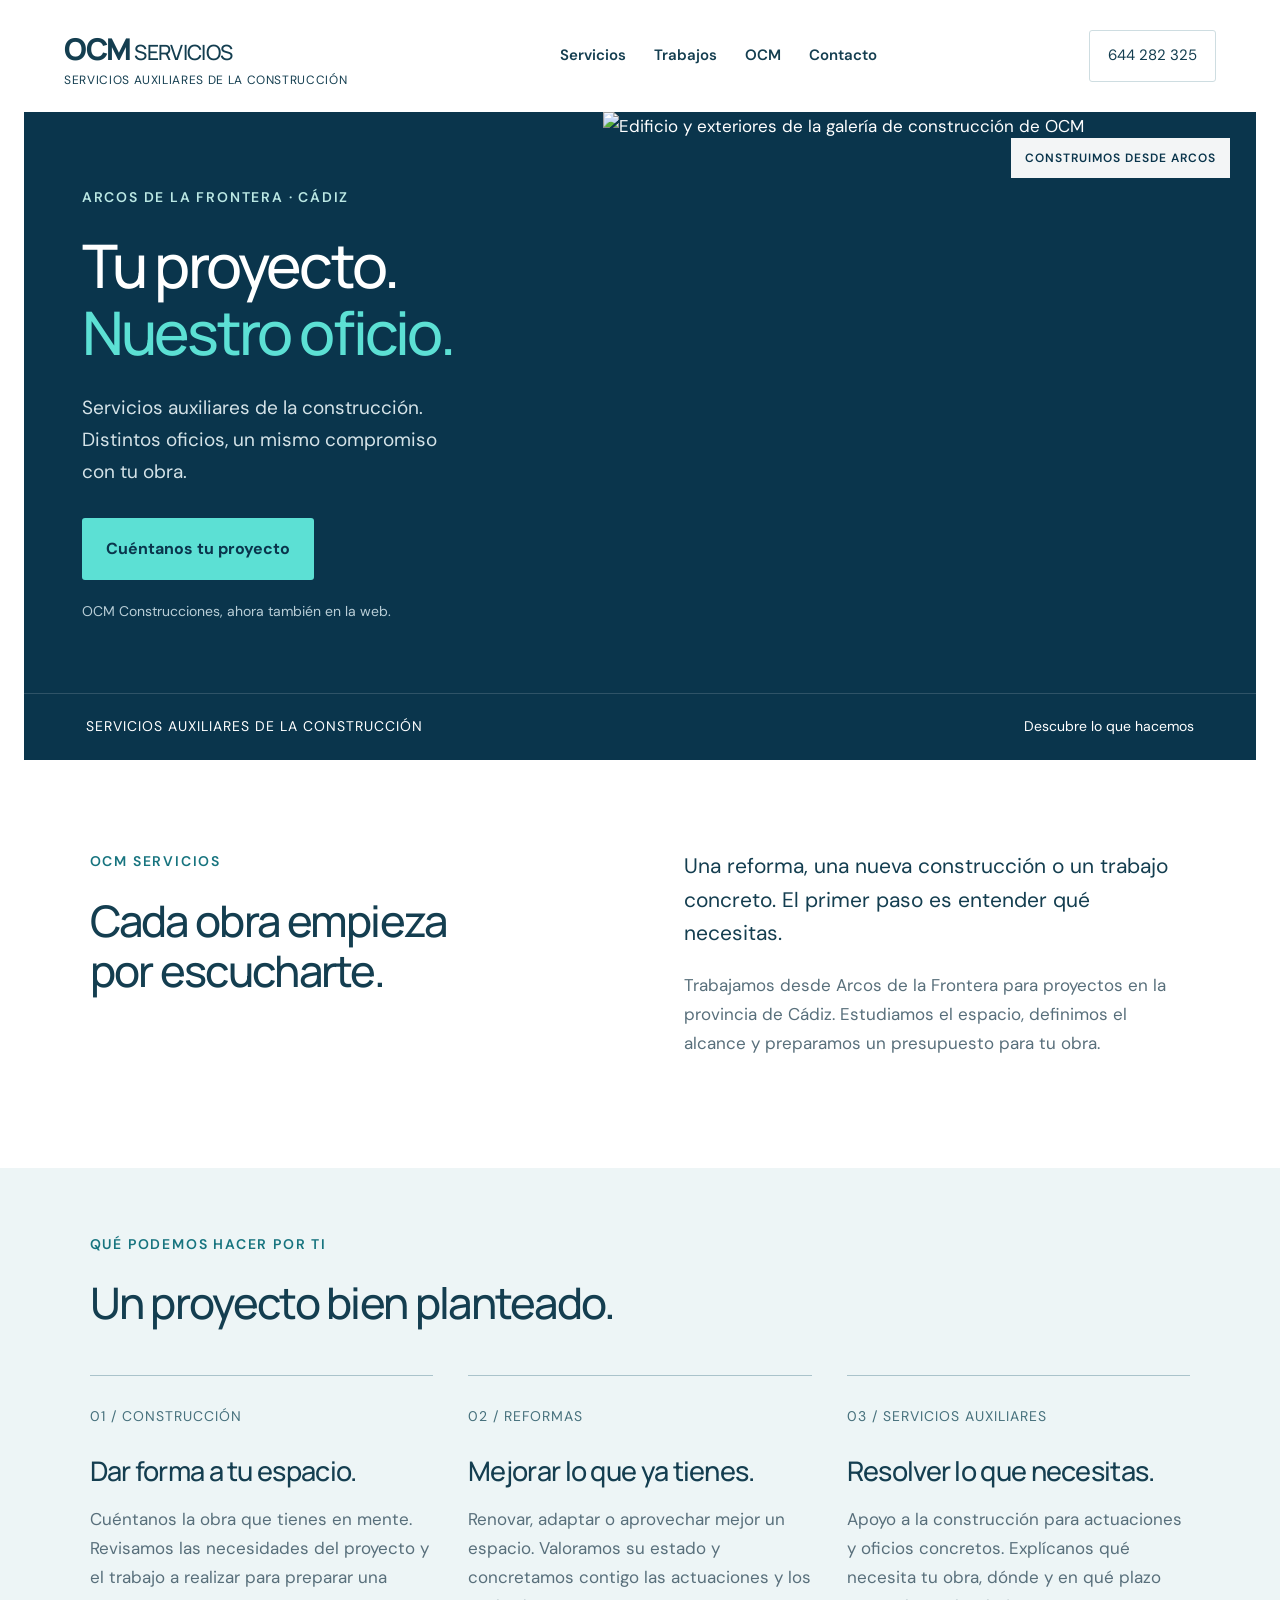
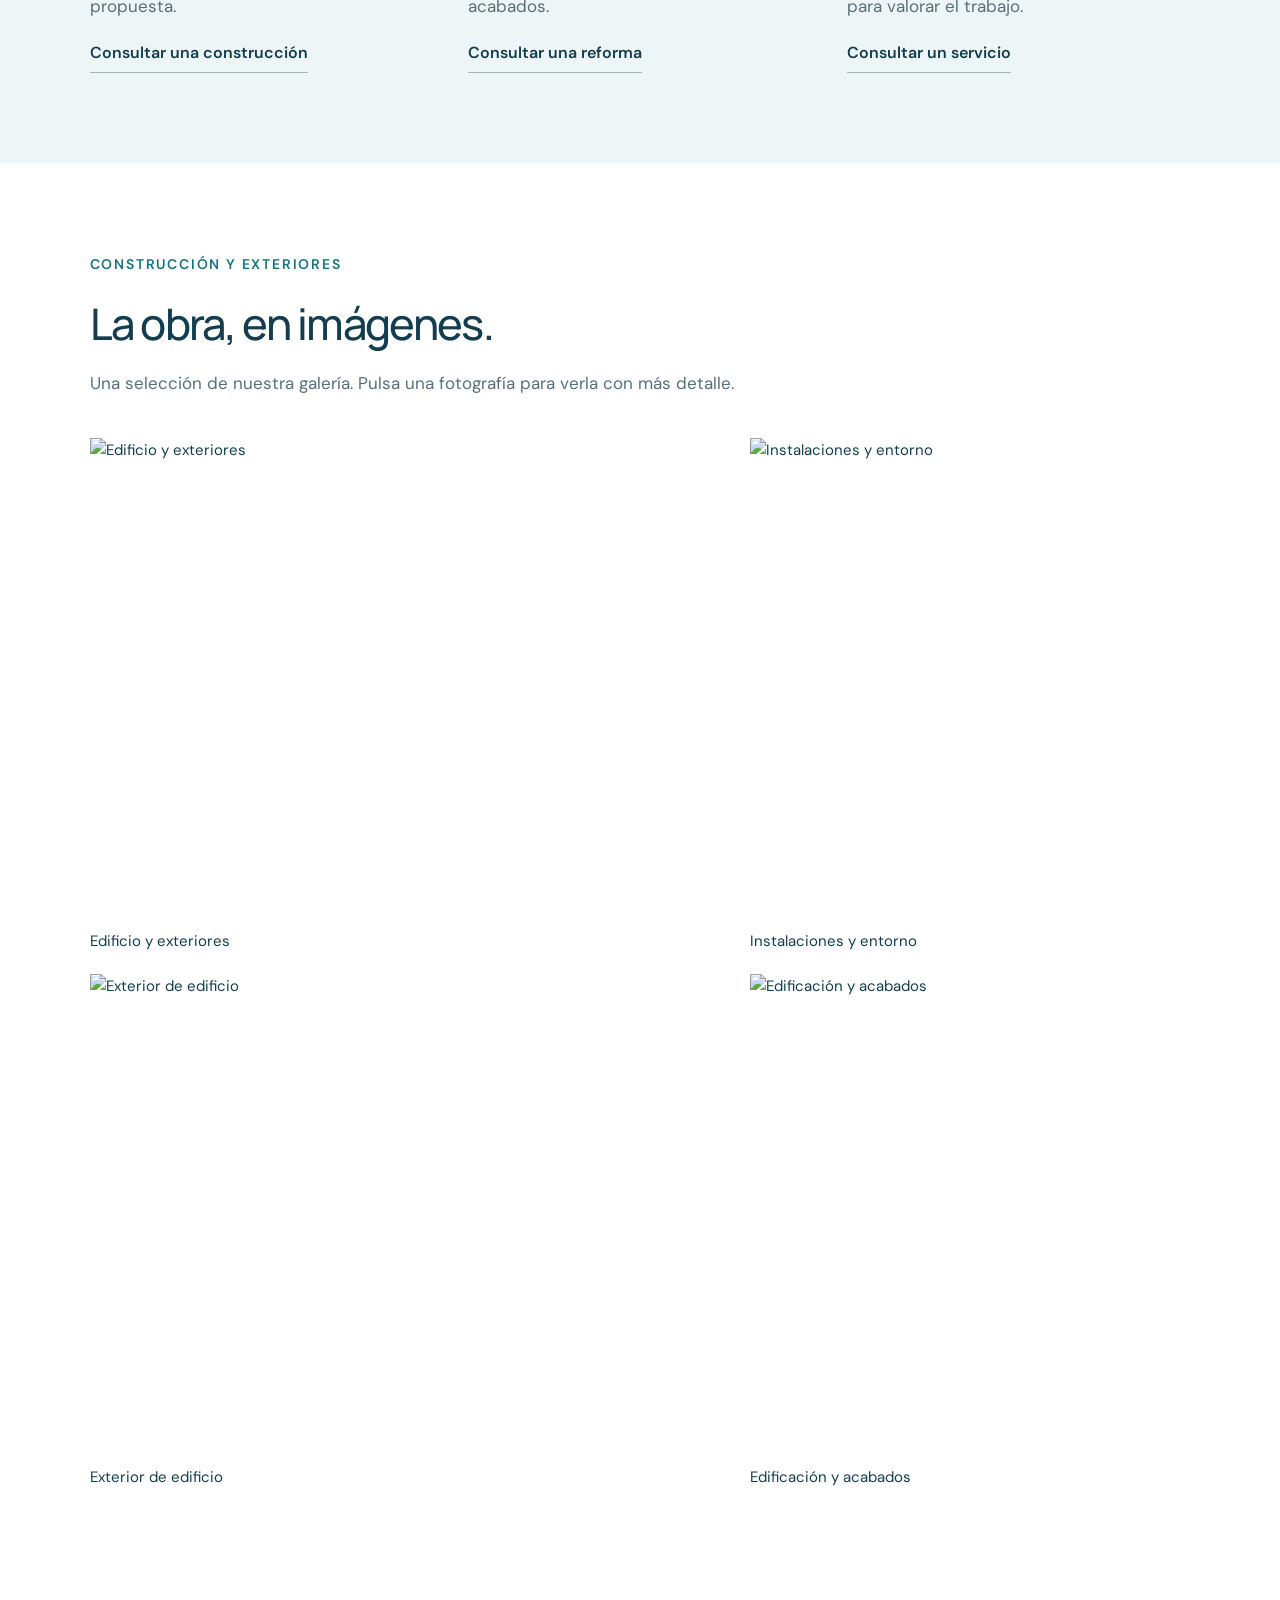
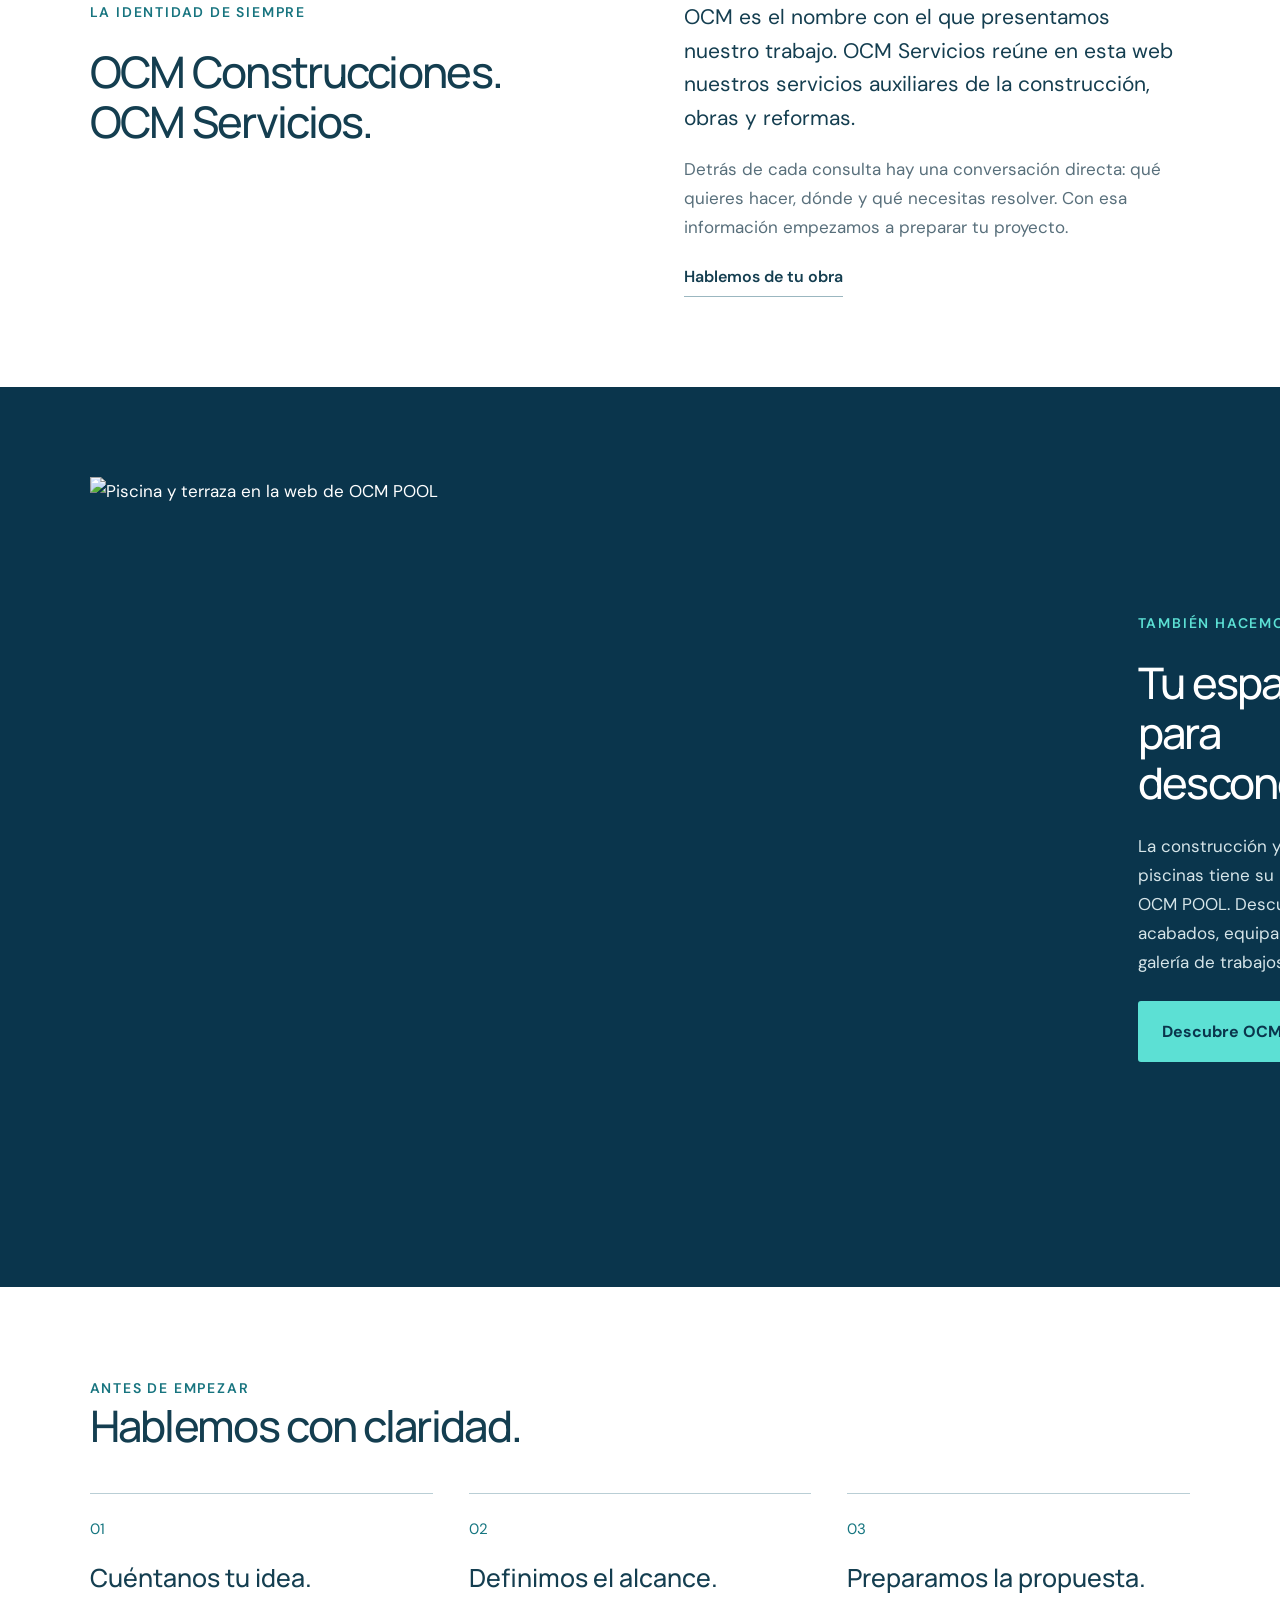
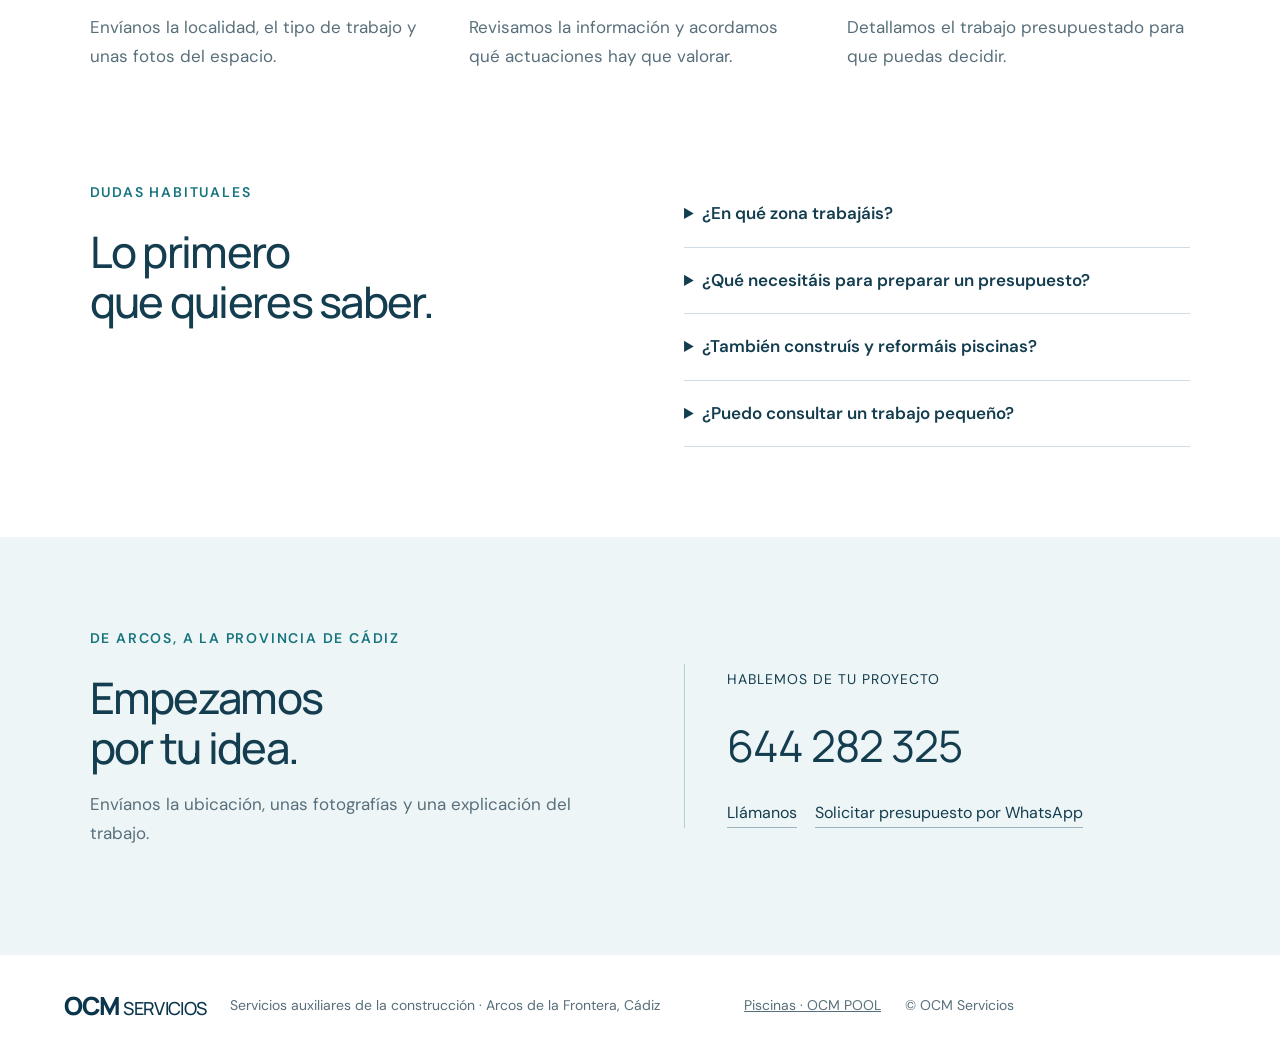
==== index.html @ 86a392c5 "Add files via upload" ====
<!doctype html>
<html lang="es"><head><meta charset="utf-8"><meta name="viewport" content="width=device-width,initial-scale=1"><title>OCM Servicios | Servicios auxiliares de la construcción en Cádiz</title><meta name="description" content="OCM Servicios. Servicios auxiliares de la construcción, obras y reformas en Arcos de la Frontera y provincia de Cádiz. Cuéntanos tu proyecto: 644 282 325."><link rel="canonical" href="https://ocmservicios.com/"><link rel="icon" href="data:image/svg+xml,%3Csvg xmlns='http://www.w3.org/2000/svg' viewBox='0 0 40 40'%3E%3Crect width='40' height='40' rx='6' fill='%230a354c'/%3E%3Cpath d='M9 29V17l11-8 11 8v12h-8V19h-6v10Z' fill='%235ce0d4'/%3E%3C/svg%3E"><link rel="stylesheet" href="style.css"><script src="site.js" defer></script></head><body>
<header class="header"><a class="brand" href="#inicio" aria-label="OCM Servicios, inicio"><strong>OCM<span> SERVICIOS</span></strong><small>SERVICIOS AUXILIARES DE LA CONSTRUCCIÓN</small></a><button class="menu-toggle" type="button" aria-expanded="false" aria-controls="nav">Menú</button><nav id="nav" aria-label="Navegación principal"><a href="#servicios">Servicios</a><a href="#trabajos">Trabajos</a><a href="#nosotros">OCM</a><a href="#contacto">Contacto</a></nav><a class="header-phone" href="tel:+34644282325">644 282 325</a></header>
<main id="inicio"><section class="hero"><div class="hero-copy"><p class="eyebrow">ARCOS DE LA FRONTERA · CÁDIZ</p><h1>Tu proyecto.<br><em>Nuestro oficio.</em></h1><p class="intro">Servicios auxiliares de la construcción. Distintos oficios, un mismo compromiso con tu obra.</p><a class="button" href="https://wa.me/34644282325?text=Hola%20OCM%20Servicios%2C%20quiero%20consultar%20un%20proyecto." target="_blank" rel="noopener">Cuéntanos tu proyecto</a><p class="hero-note">OCM Construcciones, ahora también en la web.</p></div><div class="hero-photo"><img src="fotos/construcciones-105.jpg" alt="Edificio y exteriores de la galería de construcción de OCM" width="1280" height="720" fetchpriority="high"><span>CONSTRUIMOS DESDE ARCOS</span></div><div class="hero-bottom"><span>SERVICIOS AUXILIARES DE LA CONSTRUCCIÓN</span><a href="#servicios">Descubre lo que hacemos</a></div></section>
<section class="intro-section section"><div><p class="eyebrow">OCM SERVICIOS</p><h2>Cada obra empieza<br>por escucharte.</h2></div><div class="prose"><p>Una reforma, una nueva construcción o un trabajo concreto. El primer paso es entender qué necesitas.</p><p>Trabajamos desde Arcos de la Frontera para proyectos en la provincia de Cádiz. Estudiamos el espacio, definimos el alcance y preparamos un presupuesto para tu obra.</p></div></section>
<section class="services section" id="servicios"><div class="section-heading"><p class="eyebrow">QUÉ PODEMOS HACER POR TI</p><h2>Un proyecto bien planteado.</h2></div><div class="service-grid"><article><span class="index">01 / CONSTRUCCIÓN</span><h3>Dar forma a tu espacio.</h3><p>Cuéntanos la obra que tienes en mente. Revisamos las necesidades del proyecto y el trabajo a realizar para preparar una propuesta.</p><a href="https://wa.me/34644282325?text=Hola%20OCM%20Servicios%2C%20quiero%20consultar%20una%20obra%20de%20construcci%C3%B3n." target="_blank" rel="noopener">Consultar una construcción</a></article><article><span class="index">02 / REFORMAS</span><h3>Mejorar lo que ya tienes.</h3><p>Renovar, adaptar o aprovechar mejor un espacio. Valoramos su estado y concretamos contigo las actuaciones y los acabados.</p><a href="https://wa.me/34644282325?text=Hola%20OCM%20Servicios%2C%20quiero%20consultar%20una%20reforma." target="_blank" rel="noopener">Consultar una reforma</a></article><article><span class="index">03 / SERVICIOS AUXILIARES</span><h3>Resolver lo que necesitas.</h3><p>Apoyo a la construcción para actuaciones y oficios concretos. Explícanos qué necesita tu obra, dónde y en qué plazo para valorar el trabajo.</p><a href="https://wa.me/34644282325?text=Hola%20OCM%20Servicios%2C%20quiero%20consultar%20un%20servicio%20auxiliar." target="_blank" rel="noopener">Consultar un servicio</a></article></div></section>
<section class="portfolio section" id="trabajos"><div class="section-heading"><p class="eyebrow">CONSTRUCCIÓN Y EXTERIORES</p><h2>La obra, en imágenes.</h2><p>Una selección de nuestra galería. Pulsa una fotografía para verla con más detalle.</p></div><div class="gallery" id="gallery"></div></section>
<section class="about section" id="nosotros"><div><p class="eyebrow">LA IDENTIDAD DE SIEMPRE</p><h2>OCM Construcciones.<br>OCM Servicios.</h2></div><div class="prose"><p>OCM es el nombre con el que presentamos nuestro trabajo. OCM Servicios reúne en esta web nuestros servicios auxiliares de la construcción, obras y reformas.</p><p>Detrás de cada consulta hay una conversación directa: qué quieres hacer, dónde y qué necesitas resolver. Con esa información empezamos a preparar tu proyecto.</p><a class="text-link" href="tel:+34644282325">Hablemos de tu obra</a></div></section>
<section class="pool section"><div class="pool-photo"><img src="fotos/piscina.jpg" alt="Piscina y terraza en la web de OCM POOL" width="1280" height="720"></div><div><p class="eyebrow">TAMBIÉN HACEMOS PISCINAS</p><h2>Tu espacio<br>para desconectar.</h2><p>La construcción y reforma de piscinas tiene su propia web: OCM POOL. Descubre los acabados, equipamiento y galería de trabajos.</p><a class="button" href="https://www.mrpool.es/" target="_blank" rel="noopener">Descubre OCM POOL</a></div></section>
<section class="process section"><div class="section-heading"><p class="eyebrow">ANTES DE EMPEZAR</p><h2>Hablemos con claridad.</h2></div><ol><li><span>01</span><h3>Cuéntanos tu idea.</h3><p>Envíanos la localidad, el tipo de trabajo y unas fotos del espacio.</p></li><li><span>02</span><h3>Definimos el alcance.</h3><p>Revisamos la información y acordamos qué actuaciones hay que valorar.</p></li><li><span>03</span><h3>Preparamos la propuesta.</h3><p>Detallamos el trabajo presupuestado para que puedas decidir.</p></li></ol></section>
<section class="faq section"><div><p class="eyebrow">DUDAS HABITUALES</p><h2>Lo primero<br>que quieres saber.</h2></div><div><details><summary>¿En qué zona trabajáis?</summary><p>Partimos de Arcos de la Frontera y atendemos consultas para trabajos en la provincia de Cádiz. Dinos la ubicación para valorar tu proyecto.</p></details><details><summary>¿Qué necesitáis para preparar un presupuesto?</summary><p>La localidad, una explicación del trabajo, fotografías y medidas aproximadas si las tienes. A partir de ahí concretaremos la información necesaria.</p></details><details><summary>¿También construís y reformáis piscinas?</summary><p>Sí. Puedes conocer nuestra actividad de piscinas en <a href="https://www.mrpool.es/">OCM POOL · mrpool.es</a>.</p></details><details><summary>¿Puedo consultar un trabajo pequeño?</summary><p>Cuéntanos lo que necesitas. Valoramos cada consulta según el alcance y la disponibilidad.</p></details></div></section>
<section class="contact section" id="contacto"><div><p class="eyebrow">DE ARCOS, A LA PROVINCIA DE CÁDIZ</p><h2>Empezamos<br>por tu idea.</h2><p>Envíanos la ubicación, unas fotografías y una explicación del trabajo.</p></div><div class="contact-box"><span>HABLEMOS DE TU PROYECTO</span><a class="phone" href="tel:+34644282325">644 282 325</a><div class="contact-actions"><a href="tel:+34644282325">Llámanos</a><a href="https://wa.me/34644282325?text=Hola%20OCM%20Servicios%2C%20quiero%20solicitar%20un%20presupuesto.%20Localidad%3A%20%20Trabajo%3A" target="_blank" rel="noopener">Solicitar presupuesto por WhatsApp</a></div></div></section></main>
<footer><a class="brand" href="#inicio"><strong>OCM<span> SERVICIOS</span></strong></a><p>Servicios auxiliares de la construcción · Arcos de la Frontera, Cádiz</p><a href="https://www.mrpool.es/">Piscinas · OCM POOL</a><span>© OCM Servicios</span></footer><a class="mobile-whatsapp" href="https://wa.me/34644282325?text=Hola%20OCM%20Servicios%2C%20quiero%20solicitar%20un%20presupuesto." target="_blank" rel="noopener">WhatsApp · Presupuesto</a>
<dialog id="photo-dialog" aria-label="Fotografía ampliada"><div class="dialog-bar"><p id="photo-caption"></p><button id="photo-close" type="button">Cerrar</button></div><img id="photo-full" alt=""><div class="dialog-controls"><button id="photo-prev" type="button">Anterior</button><button id="photo-next" type="button">Siguiente</button></div></dialog>
</body></html>
---- style.css ----
@import url('https://fonts.googleapis.com/css2?family=DM+Sans:wght@400;500;600;700&family=Manrope:wght@400;500;600;700;800&display=swap');
:root{--deep:#0a354c;--mint:#5ce0d4;--text:#143e50;--muted:#586f7b;--pale:#edf5f6}*{box-sizing:border-box}html{scroll-behavior:smooth;scroll-padding-top:30px}body{margin:0;background:#fff;color:var(--text);font:17px/1.7 'DM Sans',sans-serif}a{color:inherit;text-decoration:none}button{font:inherit;cursor:pointer}img{display:block;max-width:100%}.header{height:112px;padding:0 5%;display:flex;align-items:center;justify-content:space-between;gap:28px}.brand strong{font-family:Manrope,sans-serif;font-size:30px;letter-spacing:-1.3px;font-weight:800;white-space:nowrap}.brand strong span{font-weight:500;font-size:21px;letter-spacing:-.7px}.brand small{display:block;font-size:12px;letter-spacing:2px;margin-top:-2px}.header nav{display:flex;gap:28px;font-size:15px;font-weight:600}.header-phone{border:1px solid #cedde1;padding:12px 18px;border-radius:3px;font-size:15px;white-space:nowrap}.menu-toggle{display:none}.hero{margin:0 24px;background:var(--deep);color:white;display:grid;grid-template-columns:47% 53%;overflow:hidden}.hero-copy{padding:74px 10% 70px}.eyebrow{font-size:14px;font-weight:600;letter-spacing:1.8px;margin:0 0 22px}.hero .eyebrow{color:#bbe8e4}h1,h2,h3{font-family:Manrope,sans-serif;margin:0;font-weight:500}h1{font-size:clamp(44px,4.7vw,76px);line-height:1.12;letter-spacing:-2.8px}h1 em{font-style:normal;color:var(--mint)}.intro{font-size:19px;line-height:1.7;max-width:380px;color:#d5e3e8;margin:25px 0 30px}.button{display:inline-flex;background:var(--mint);color:var(--deep);padding:17px 24px;border-radius:3px;font-weight:700;font-size:16px}.button:hover{background:#b2fff3}.hero-note{font-size:14px;color:#b9ced7;margin:20px 0 0}.hero-photo{position:relative;min-height:560px}.hero-photo img{width:100%;height:100%;object-fit:cover;object-position:55% center}.hero-photo>span{position:absolute;top:26px;right:26px;background:#fffffff2;color:var(--deep);padding:10px 14px;font-size:12px;font-weight:600;letter-spacing:1px}.hero-bottom{grid-column:1/-1;border-top:1px solid #ffffff26;display:flex;justify-content:space-between;gap:20px;padding:21px 5%;font-size:14px}.hero-bottom>span{letter-spacing:1px}.section{max-width:1500px;margin:auto;padding:90px 7%;display:grid;grid-template-columns:1fr 1fr;gap:8%}h2{font-size:clamp(34px,3.4vw,51px);line-height:1.15;letter-spacing:-1.7px}.section .eyebrow{color:#17747f}.prose p{color:var(--muted);margin:0 0 20px}.prose p:first-child{font-size:21px;line-height:1.6;color:var(--text)}.section-heading{grid-column:1/-1;max-width:760px}.section-heading>p:last-child:not(.eyebrow){margin:20px 0 0;color:var(--muted)}.services{padding-top:65px;display:block;background:var(--pale);max-width:none}.service-grid{display:grid;grid-template-columns:repeat(3,1fr);gap:35px;margin-top:46px}.service-grid article{border-top:1px solid #aac3cb;padding-top:25px}.index{font-size:14px;letter-spacing:1px;color:#46707c}.service-grid h3{font-size:27px;line-height:1.3;letter-spacing:-.7px;margin:24px 0 17px}.service-grid p{color:var(--muted);font-size:17px}.service-grid a,.text-link{display:inline-block;border-bottom:1px solid #9bb7c0;font-weight:600;font-size:16px;padding-bottom:6px}.portfolio{display:block}.gallery{display:grid;grid-template-columns:repeat(4,1fr);gap:20px;margin-top:40px}.gallery button{padding:0;border:0;background:transparent;text-align:left;color:var(--text);font-size:15px}.gallery img{width:100%;aspect-ratio:4/3;object-fit:cover;transition:filter .2s}.gallery button:hover img{filter:brightness(.9)}.gallery span{display:block;padding-top:11px}.about{padding-top:20px}.pool{background:var(--deep);color:#fff;max-width:none;align-items:center}.pool .eyebrow{color:var(--mint)}.pool-photo img{width:100%;aspect-ratio:4/3;object-fit:cover}.pool p:not(.eyebrow){color:#d6e5e9;margin:24px 0}.process{display:block}.process ol{list-style:none;padding:0;margin:42px 0 0;display:grid;grid-template-columns:repeat(3,1fr);gap:36px}.process li{border-top:1px solid #b9ced5;padding-top:20px}.process li>span{color:#167680;font-size:15px}.process h3{font-size:25px;margin:14px 0}.process p{color:var(--muted);margin:0}.faq{padding-top:20px}.faq details{border-bottom:1px solid #cddde1;padding:20px 0}.faq summary{cursor:pointer;font-weight:600;line-height:1.5}.faq details p{color:var(--muted);font-size:16px}.faq details a{text-decoration:underline}.contact{background:var(--pale);max-width:none;align-items:center}.contact p{color:var(--muted)}.contact-box{border-left:1px solid #b5cdd4;padding-left:42px}.contact-box>span{font-size:14px;letter-spacing:1px}.phone{display:block;font-family:Manrope,sans-serif;font-size:clamp(30px,3.4vw,49px);letter-spacing:-1px;margin:16px 0}.contact-actions{display:flex;flex-wrap:wrap;gap:18px;font-size:16px}.contact-actions a{border-bottom:1px solid #9ab5bf}footer{padding:30px 5%;display:flex;align-items:center;gap:24px;flex-wrap:wrap;font-size:14px;color:var(--muted)}footer .brand strong{color:var(--deep);font-size:25px}footer .brand strong span{font-size:18px}footer p{flex:1;max-width:490px;margin:0}footer>a:not(.brand){text-decoration:underline}.mobile-whatsapp{display:none}dialog{width:min(1100px,94vw);max-height:94vh;padding:18px;border:0;background:#fff;color:var(--deep)}dialog::backdrop{background:#071a27dc}.dialog-bar,.dialog-controls{display:flex;justify-content:space-between;align-items:center;gap:20px}.dialog-bar p{margin:0}.dialog-bar button,.dialog-controls button{border:1px solid #b9ccd3;background:white;color:var(--deep);padding:9px 17px;border-radius:3px;font-size:16px}#photo-full{max-height:70vh;width:100%;object-fit:contain;margin:16px 0}.dialog-controls{justify-content:center}:focus-visible{outline:3px solid #149b94;outline-offset:5px}@media(min-width:1600px){.hero{max-width:1552px;margin:auto}}@media(max-width:1050px){.header{gap:16px}.header nav{gap:18px}.brand strong{font-size:26px}.brand strong span{font-size:18px}.hero-copy{padding:60px 8%}.hero-photo{min-height:510px}.gallery{grid-template-columns:repeat(3,1fr)}.service-grid{gap:22px}}@media(max-width:760px){body{font-size:16px}.header{height:88px;padding:0 6%;gap:14px}.brand strong{font-size:26px}.brand strong span{font-size:18px}.brand small{font-size:12px;letter-spacing:1px}.header-phone{display:none}.menu-toggle{display:block;border:1px solid #bdcfd7;background:white;color:var(--deep);padding:8px 12px;font-size:14px;border-radius:3px}.header nav{display:none;position:absolute;top:88px;right:12px;left:12px;background:white;z-index:20;border:1px solid #c9d9df;padding:22px;box-shadow:0 12px 30px #0a354c22}.header nav.is-open{display:flex;flex-direction:column}.hero{margin:0 12px;grid-template-columns:1fr}.hero-photo{grid-row:1;min-height:0;height:235px}.hero-photo>span{top:16px;right:16px;font-size:12px}.hero-copy{padding:33px 7% 35px}h1{font-size:45px;letter-spacing:-1.8px}.hero .eyebrow{font-size:12px;letter-spacing:1px}.intro{font-size:17px;margin:22px 0}.hero-bottom{display:none}.section{padding:58px 7%;grid-template-columns:1fr;gap:26px}h2{font-size:36px;letter-spacing:-1px}.eyebrow{font-size:12px;letter-spacing:1.2px}.prose p:first-child{font-size:19px}.service-grid,.process ol{grid-template-columns:1fr;gap:32px}.service-grid h3{font-size:25px;margin-top:14px}.gallery{grid-template-columns:repeat(2,1fr);gap:20px 12px}.gallery span{font-size:14px;line-height:1.5}.pool{gap:30px}.pool-photo img{aspect-ratio:3/2}.process ol{margin-top:30px}.faq{padding-top:10px}.contact-box{border-left:0;border-top:1px solid #b5cdd4;padding:25px 0 0}.phone{font-size:39px}.contact-actions{display:grid;gap:20px}.contact-actions a{width:fit-content}footer{padding:28px 7% 105px;gap:18px}footer p{flex:auto;width:100%;font-size:14px}.mobile-whatsapp{position:fixed;bottom:16px;left:16px;right:16px;z-index:25;display:block;text-align:center;background:var(--mint);color:var(--deep);padding:14px;font-size:16px;font-weight:700;border-radius:5px;box-shadow:0 4px 20px #0a354c33}.dialog-bar{align-items:flex-start;font-size:14px}.dialog-bar button{font-size:14px}}@media(prefers-reduced-motion:reduce){html{scroll-behavior:auto}*{transition:none!important}}

.brand small{max-width:320px;line-height:1.4;font-size:12px;letter-spacing:.65px}@media(max-width:760px){.brand small{max-width:235px;font-size:12px;letter-spacing:0}}
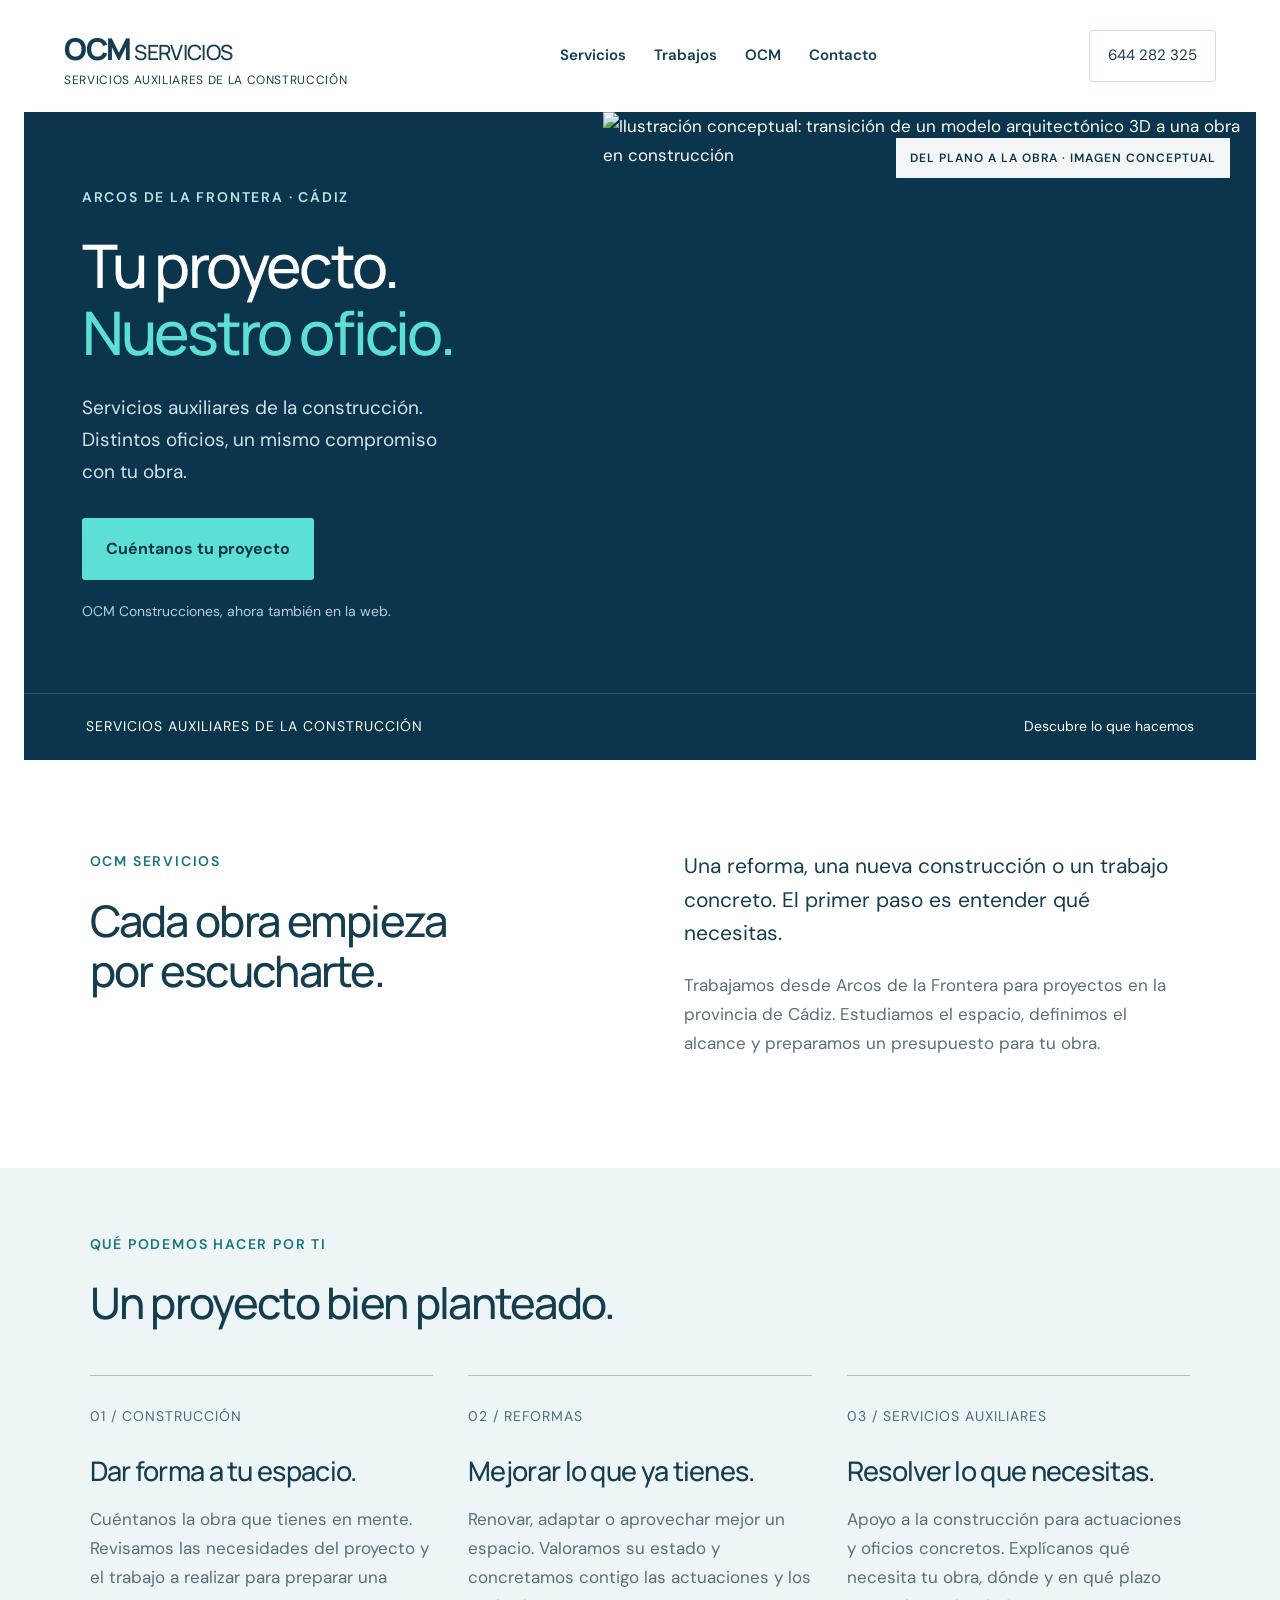
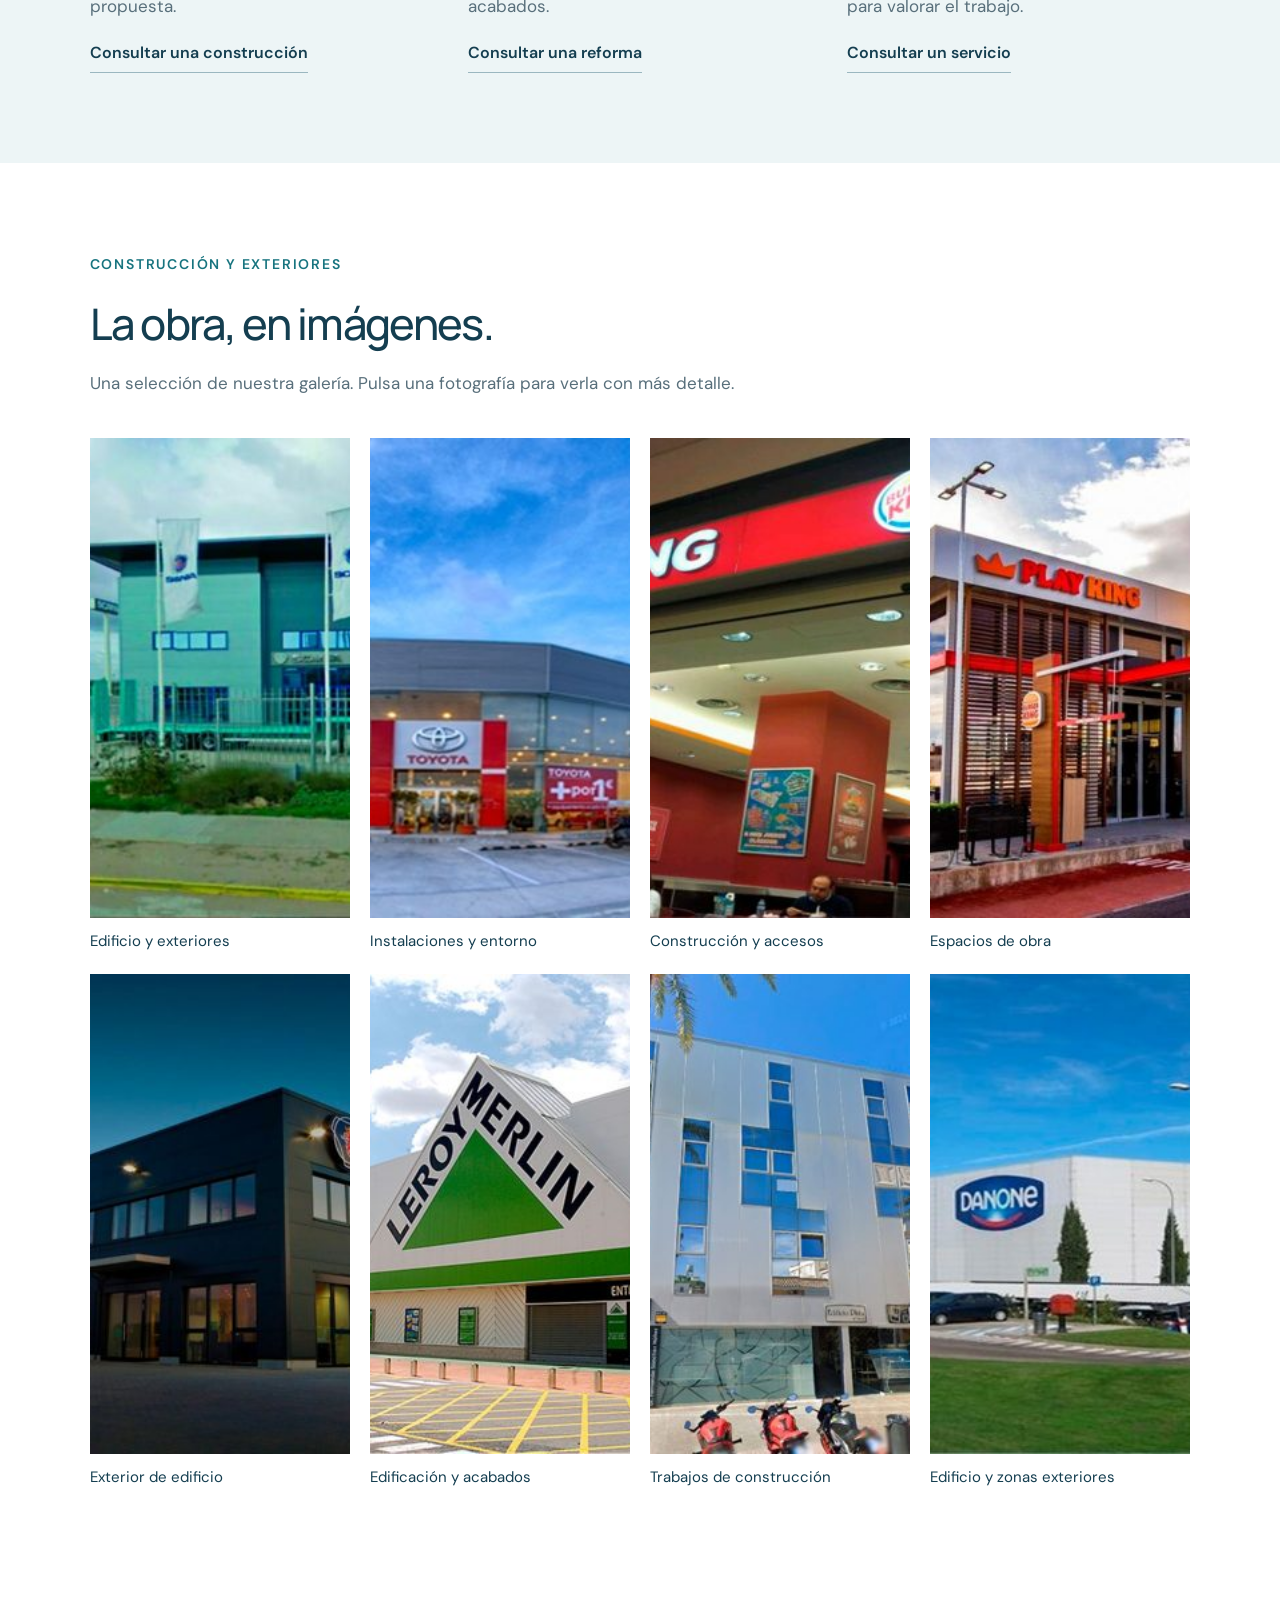
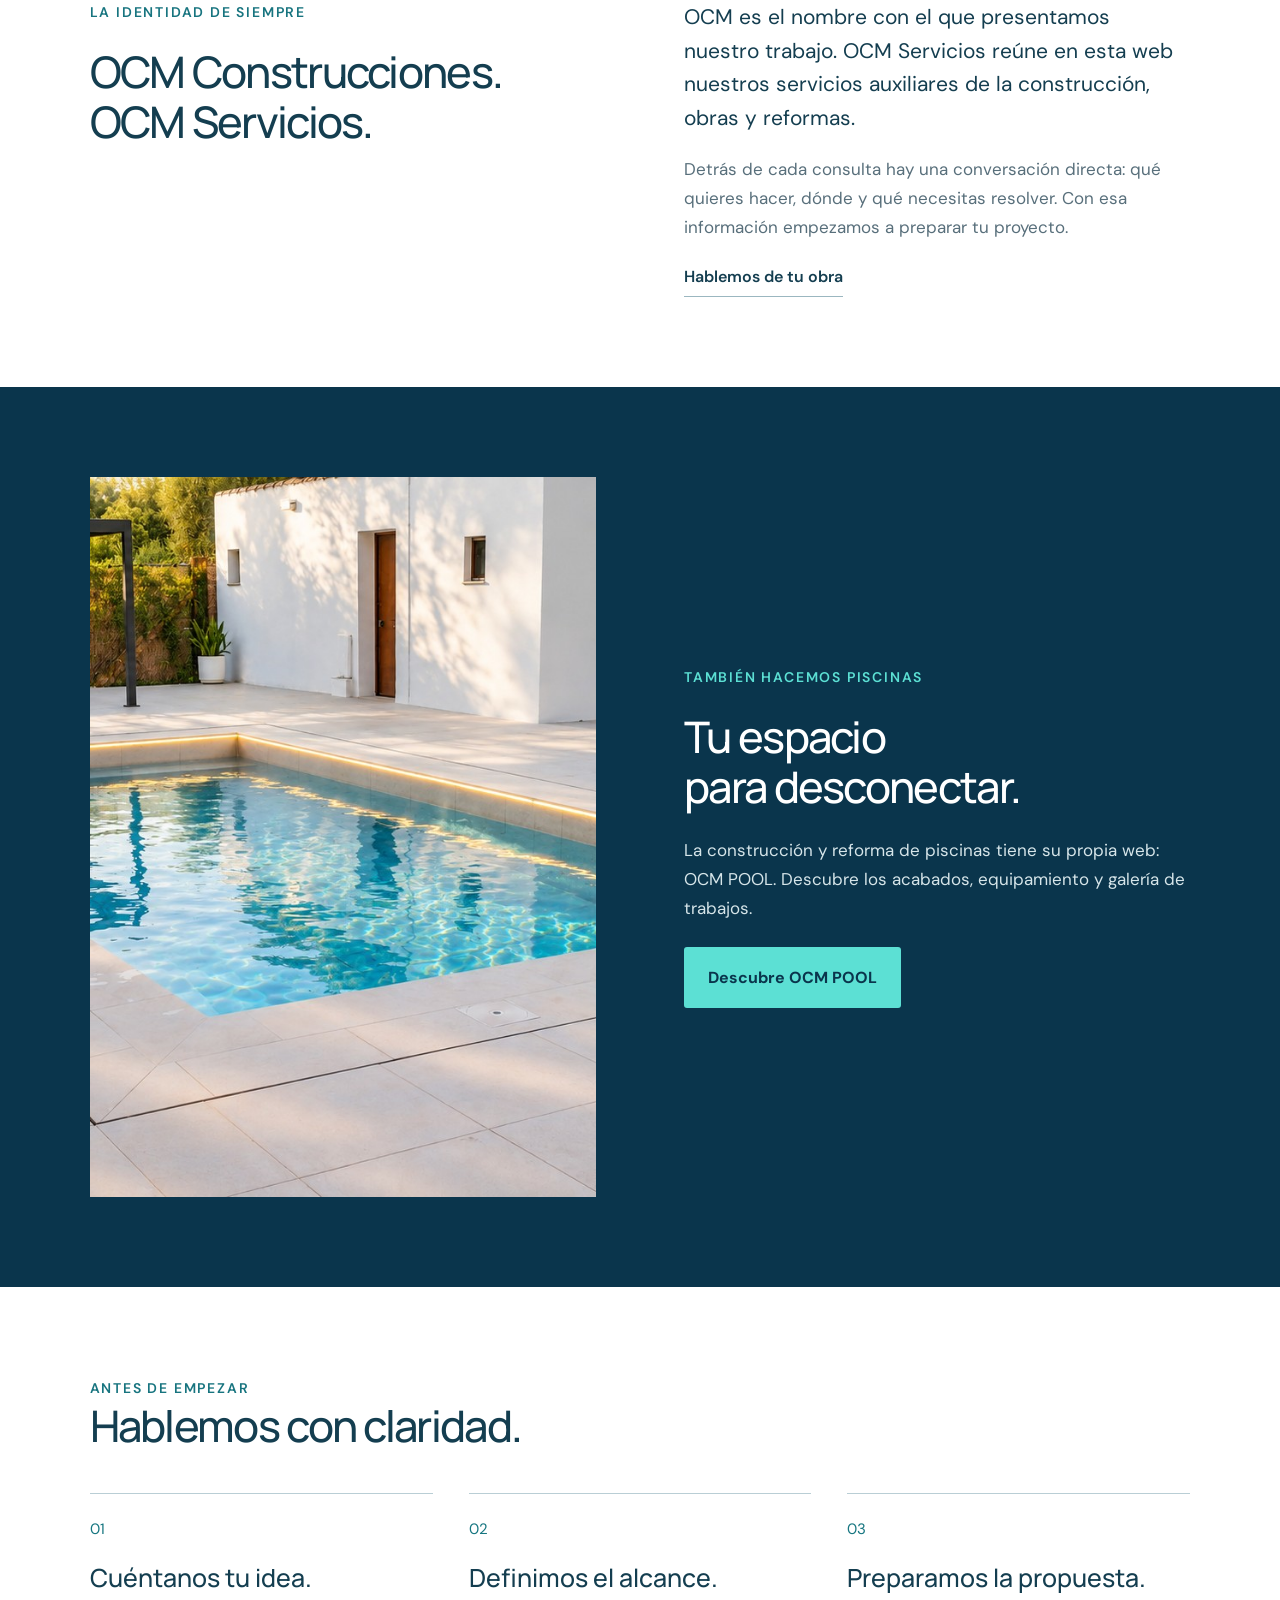
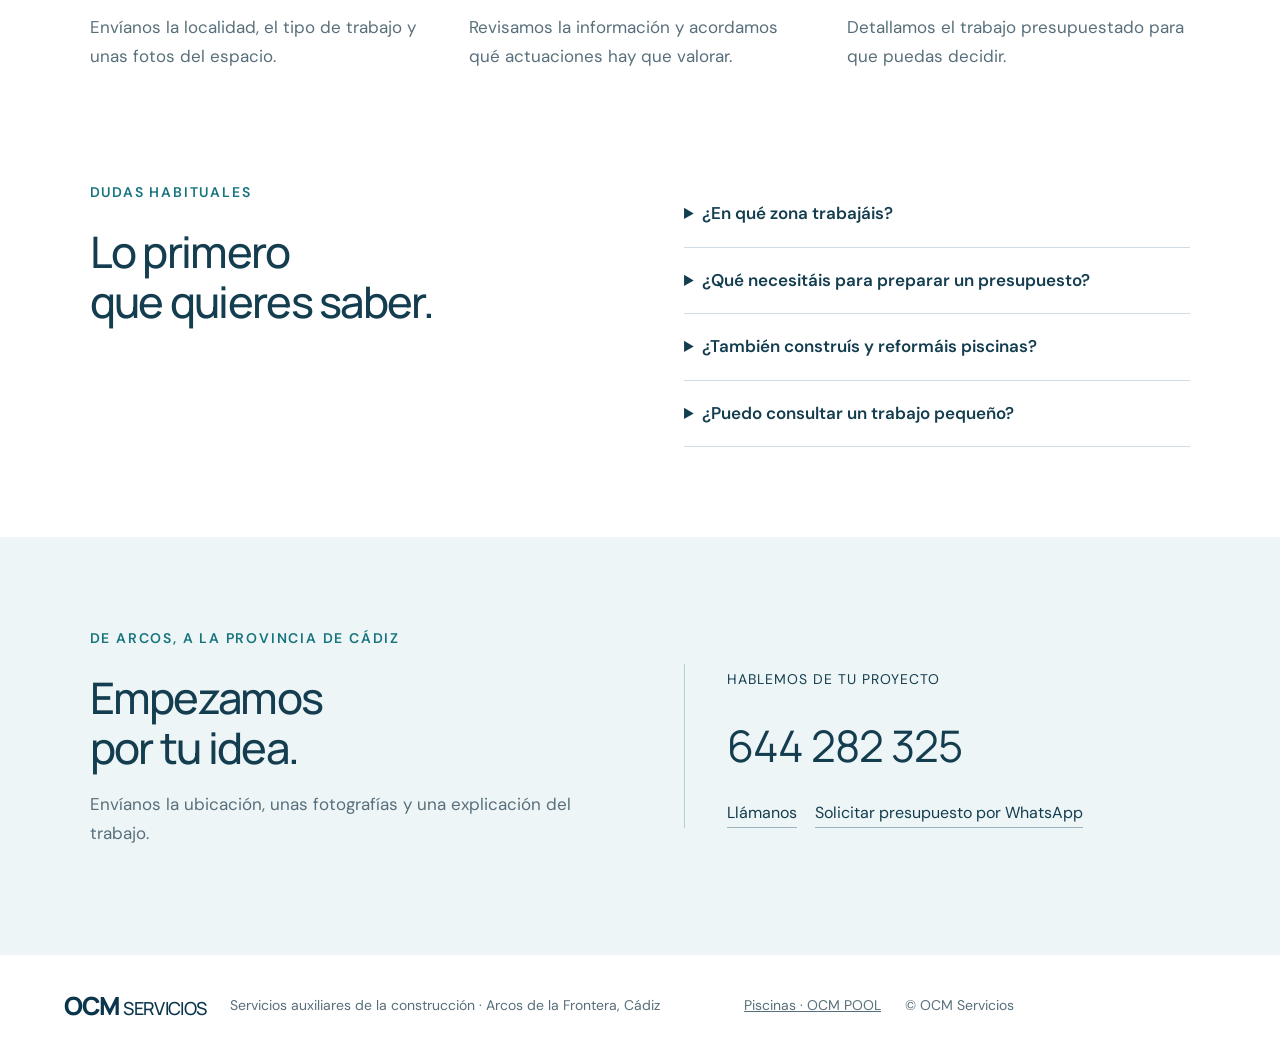
==== commit 84f661d8: "Add files via upload" ====
--- a/index.html
+++ b/index.html
@@ -1,7 +1,7 @@
 <!doctype html>
 <html lang="es"><head><meta charset="utf-8"><meta name="viewport" content="width=device-width,initial-scale=1"><title>OCM Servicios | Servicios auxiliares de la construcción en Cádiz</title><meta name="description" content="OCM Servicios. Servicios auxiliares de la construcción, obras y reformas en Arcos de la Frontera y provincia de Cádiz. Cuéntanos tu proyecto: 644 282 325."><link rel="canonical" href="https://ocmservicios.com/"><link rel="icon" href="data:image/svg+xml,%3Csvg xmlns='http://www.w3.org/2000/svg' viewBox='0 0 40 40'%3E%3Crect width='40' height='40' rx='6' fill='%230a354c'/%3E%3Cpath d='M9 29V17l11-8 11 8v12h-8V19h-6v10Z' fill='%235ce0d4'/%3E%3C/svg%3E"><link rel="stylesheet" href="style.css"><script src="site.js" defer></script></head><body>
 <header class="header"><a class="brand" href="#inicio" aria-label="OCM Servicios, inicio"><strong>OCM<span> SERVICIOS</span></strong><small>SERVICIOS AUXILIARES DE LA CONSTRUCCIÓN</small></a><button class="menu-toggle" type="button" aria-expanded="false" aria-controls="nav">Menú</button><nav id="nav" aria-label="Navegación principal"><a href="#servicios">Servicios</a><a href="#trabajos">Trabajos</a><a href="#nosotros">OCM</a><a href="#contacto">Contacto</a></nav><a class="header-phone" href="tel:+34644282325">644 282 325</a></header>
-<main id="inicio"><section class="hero"><div class="hero-copy"><p class="eyebrow">ARCOS DE LA FRONTERA · CÁDIZ</p><h1>Tu proyecto.<br><em>Nuestro oficio.</em></h1><p class="intro">Servicios auxiliares de la construcción. Distintos oficios, un mismo compromiso con tu obra.</p><a class="button" href="https://wa.me/34644282325?text=Hola%20OCM%20Servicios%2C%20quiero%20consultar%20un%20proyecto." target="_blank" rel="noopener">Cuéntanos tu proyecto</a><p class="hero-note">OCM Construcciones, ahora también en la web.</p></div><div class="hero-photo"><img src="fotos/construcciones-105.jpg" alt="Edificio y exteriores de la galería de construcción de OCM" width="1280" height="720" fetchpriority="high"><span>CONSTRUIMOS DESDE ARCOS</span></div><div class="hero-bottom"><span>SERVICIOS AUXILIARES DE LA CONSTRUCCIÓN</span><a href="#servicios">Descubre lo que hacemos</a></div></section>
+<main id="inicio"><section class="hero"><div class="hero-copy"><p class="eyebrow">ARCOS DE LA FRONTERA · CÁDIZ</p><h1>Tu proyecto.<br><em>Nuestro oficio.</em></h1><p class="intro">Servicios auxiliares de la construcción. Distintos oficios, un mismo compromiso con tu obra.</p><a class="button" href="https://wa.me/34644282325?text=Hola%20OCM%20Servicios%2C%20quiero%20consultar%20un%20proyecto." target="_blank" rel="noopener">Cuéntanos tu proyecto</a><p class="hero-note">OCM Construcciones, ahora también en la web.</p></div><div class="hero-photo"><img src="fotos/portada-planos-obra.png" alt="Ilustración conceptual: transición de un modelo arquitectónico 3D a una obra en construcción" width="1672" height="941" fetchpriority="high"><span>DEL PLANO A LA OBRA · IMAGEN CONCEPTUAL</span></div><div class="hero-bottom"><span>SERVICIOS AUXILIARES DE LA CONSTRUCCIÓN</span><a href="#servicios">Descubre lo que hacemos</a></div></section>
 <section class="intro-section section"><div><p class="eyebrow">OCM SERVICIOS</p><h2>Cada obra empieza<br>por escucharte.</h2></div><div class="prose"><p>Una reforma, una nueva construcción o un trabajo concreto. El primer paso es entender qué necesitas.</p><p>Trabajamos desde Arcos de la Frontera para proyectos en la provincia de Cádiz. Estudiamos el espacio, definimos el alcance y preparamos un presupuesto para tu obra.</p></div></section>
 <section class="services section" id="servicios"><div class="section-heading"><p class="eyebrow">QUÉ PODEMOS HACER POR TI</p><h2>Un proyecto bien planteado.</h2></div><div class="service-grid"><article><span class="index">01 / CONSTRUCCIÓN</span><h3>Dar forma a tu espacio.</h3><p>Cuéntanos la obra que tienes en mente. Revisamos las necesidades del proyecto y el trabajo a realizar para preparar una propuesta.</p><a href="https://wa.me/34644282325?text=Hola%20OCM%20Servicios%2C%20quiero%20consultar%20una%20obra%20de%20construcci%C3%B3n." target="_blank" rel="noopener">Consultar una construcción</a></article><article><span class="index">02 / REFORMAS</span><h3>Mejorar lo que ya tienes.</h3><p>Renovar, adaptar o aprovechar mejor un espacio. Valoramos su estado y concretamos contigo las actuaciones y los acabados.</p><a href="https://wa.me/34644282325?text=Hola%20OCM%20Servicios%2C%20quiero%20consultar%20una%20reforma." target="_blank" rel="noopener">Consultar una reforma</a></article><article><span class="index">03 / SERVICIOS AUXILIARES</span><h3>Resolver lo que necesitas.</h3><p>Apoyo a la construcción para actuaciones y oficios concretos. Explícanos qué necesita tu obra, dónde y en qué plazo para valorar el trabajo.</p><a href="https://wa.me/34644282325?text=Hola%20OCM%20Servicios%2C%20quiero%20consultar%20un%20servicio%20auxiliar." target="_blank" rel="noopener">Consultar un servicio</a></article></div></section>
 <section class="portfolio section" id="trabajos"><div class="section-heading"><p class="eyebrow">CONSTRUCCIÓN Y EXTERIORES</p><h2>La obra, en imágenes.</h2><p>Una selección de nuestra galería. Pulsa una fotografía para verla con más detalle.</p></div><div class="gallery" id="gallery"></div></section>
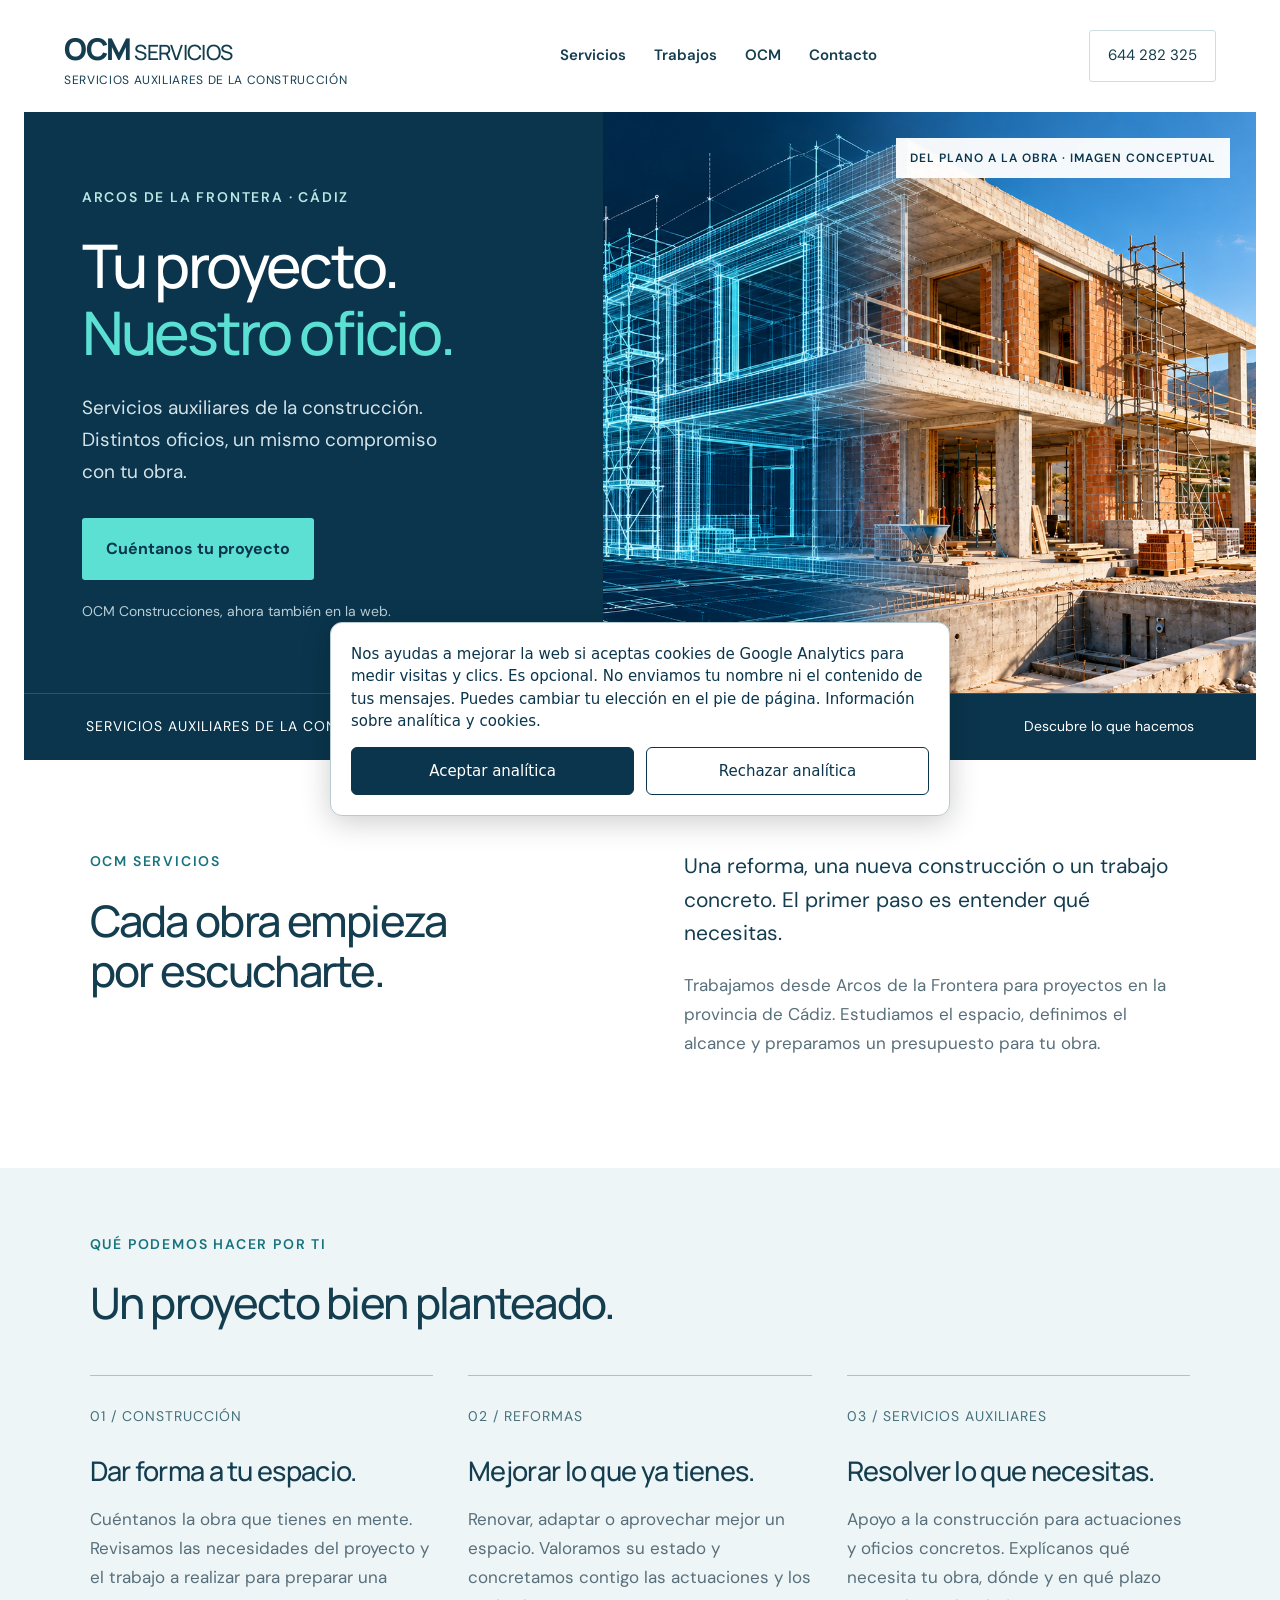
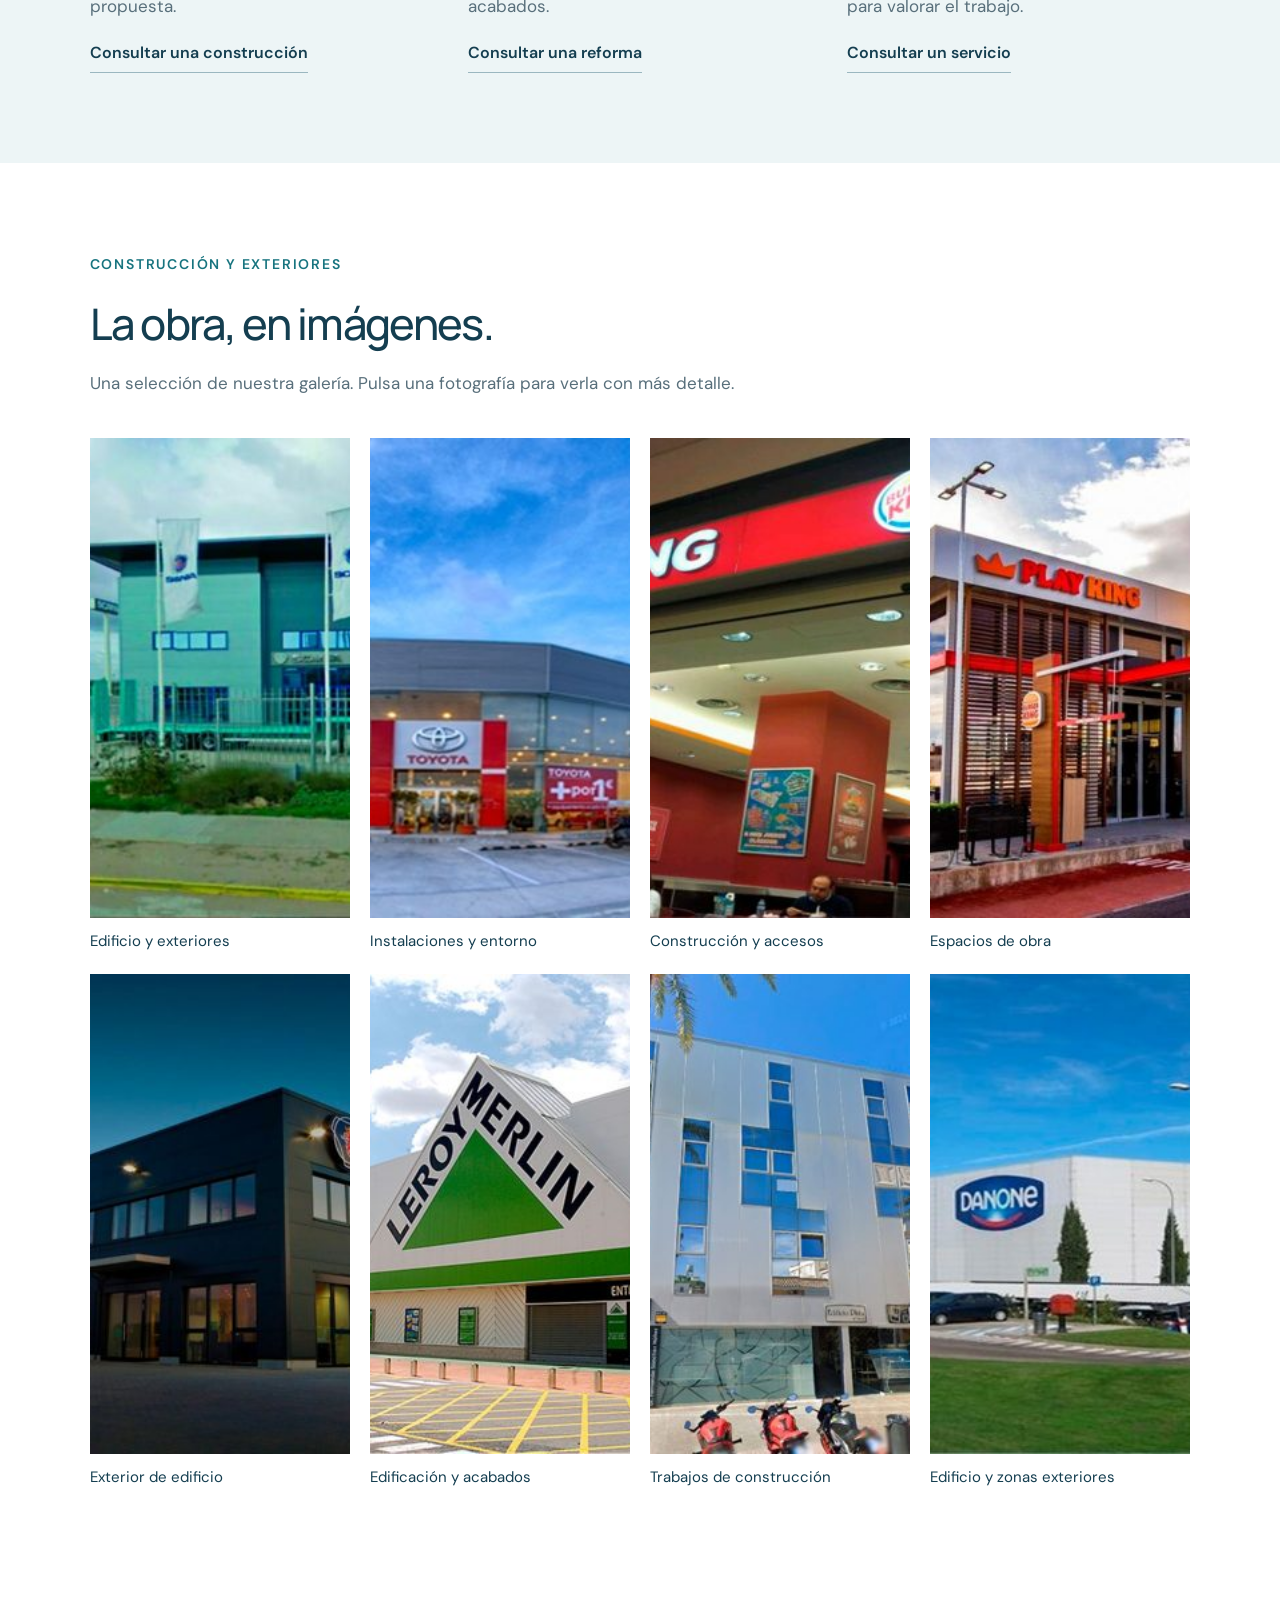
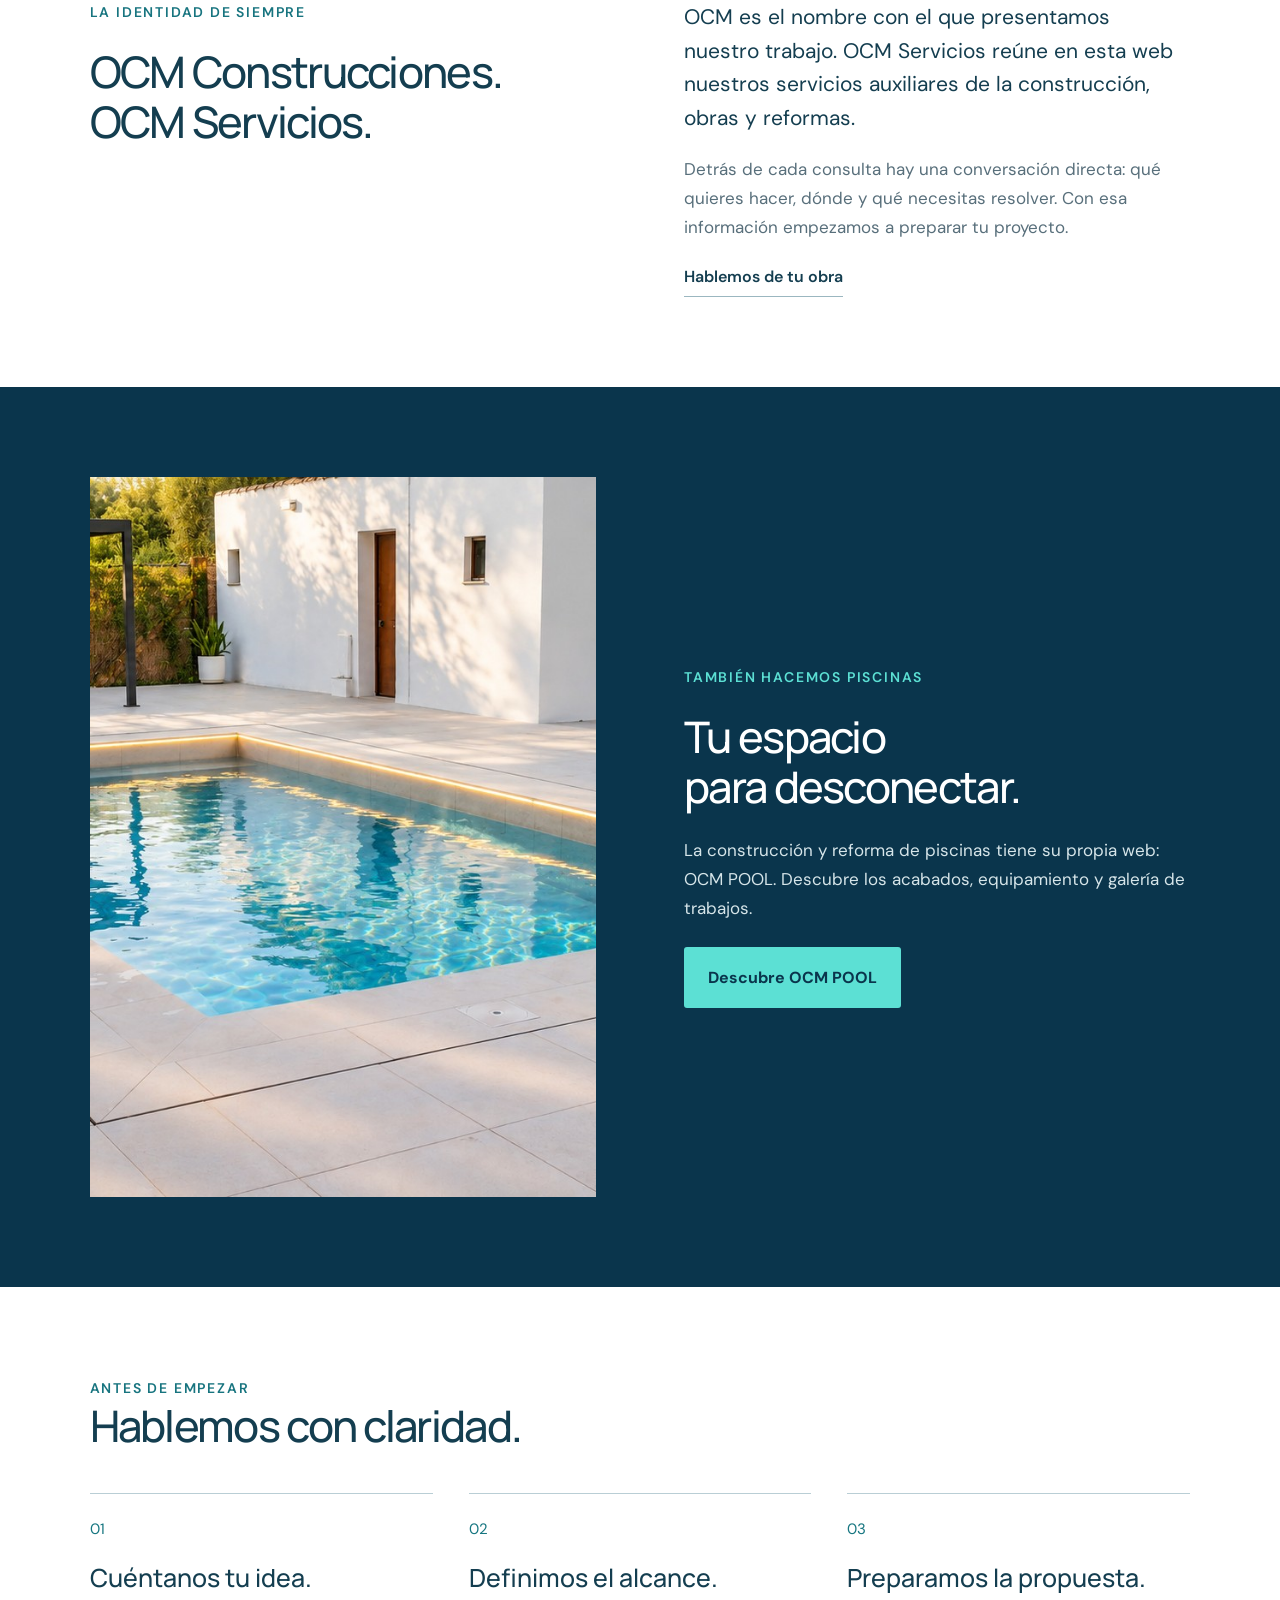
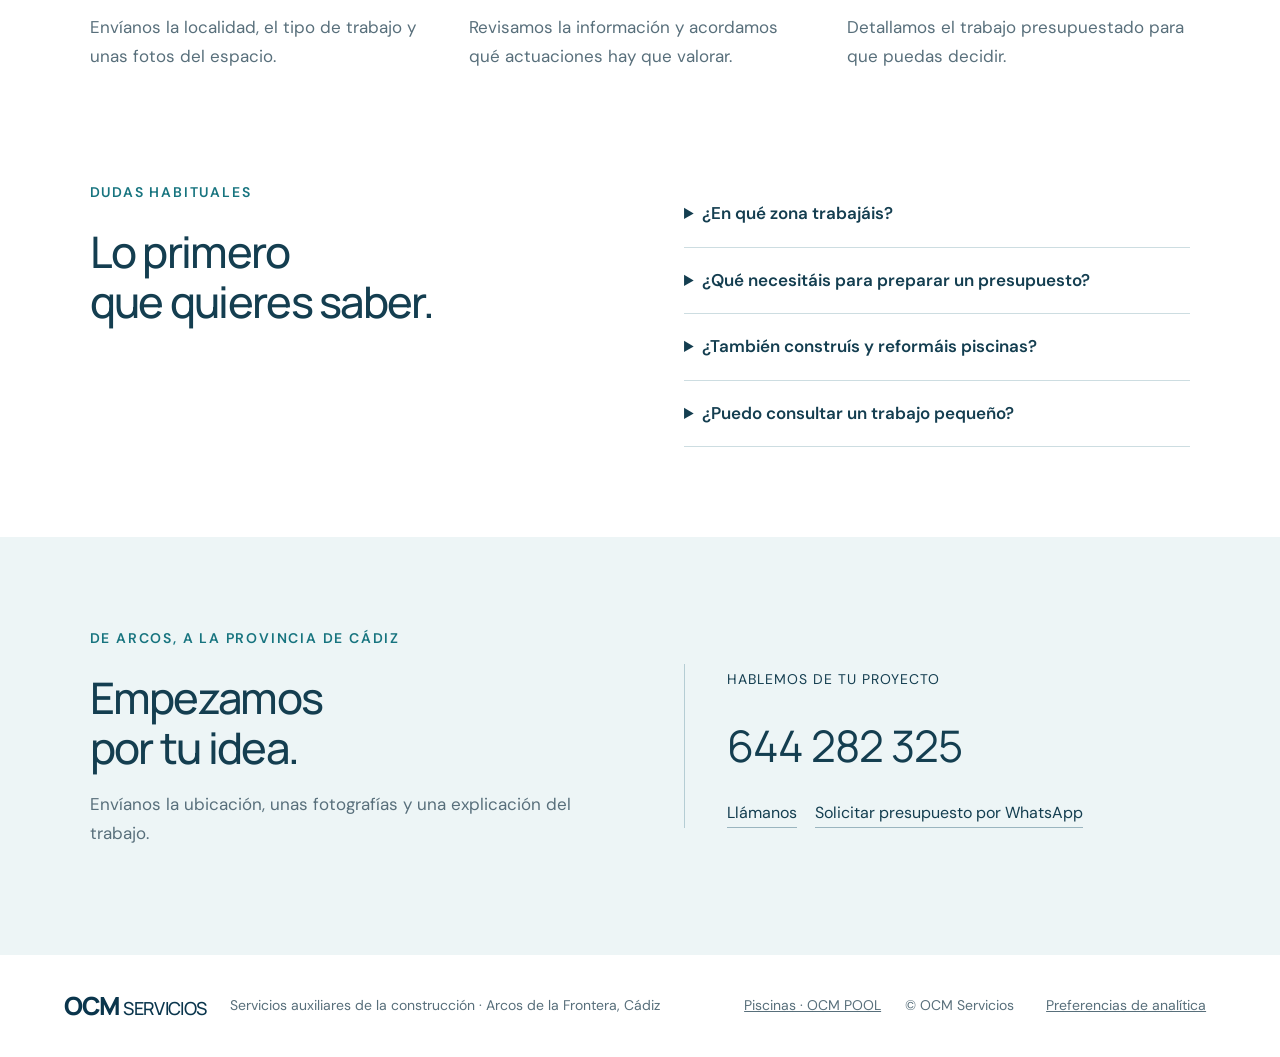
==== commit 30a943b7: "Add files via upload" ====
--- a/index.html
+++ b/index.html
@@ -1,5 +1,5 @@
 <!doctype html>
-<html lang="es"><head><meta charset="utf-8"><meta name="viewport" content="width=device-width,initial-scale=1"><title>OCM Servicios | Servicios auxiliares de la construcción en Cádiz</title><meta name="description" content="OCM Servicios. Servicios auxiliares de la construcción, obras y reformas en Arcos de la Frontera y provincia de Cádiz. Cuéntanos tu proyecto: 644 282 325."><link rel="canonical" href="https://ocmservicios.com/"><link rel="icon" href="data:image/svg+xml,%3Csvg xmlns='http://www.w3.org/2000/svg' viewBox='0 0 40 40'%3E%3Crect width='40' height='40' rx='6' fill='%230a354c'/%3E%3Cpath d='M9 29V17l11-8 11 8v12h-8V19h-6v10Z' fill='%235ce0d4'/%3E%3C/svg%3E"><link rel="stylesheet" href="style.css"><script src="site.js" defer></script></head><body>
+<html lang="es"><head><meta charset="utf-8"><meta name="viewport" content="width=device-width,initial-scale=1"><title>OCM Servicios | Servicios auxiliares de la construcción en Cádiz</title><meta name="description" content="OCM Servicios. Servicios auxiliares de la construcción, obras y reformas en Arcos de la Frontera y provincia de Cádiz. Cuéntanos tu proyecto: 644 282 325."><link rel="canonical" href="https://ocmservicios.com/"><link rel="icon" href="data:image/svg+xml,%3Csvg xmlns='http://www.w3.org/2000/svg' viewBox='0 0 40 40'%3E%3Crect width='40' height='40' rx='6' fill='%230a354c'/%3E%3Cpath d='M9 29V17l11-8 11 8v12h-8V19h-6v10Z' fill='%235ce0d4'/%3E%3C/svg%3E"><link rel="stylesheet" href="style.css"><script src="site.js" defer></script><link rel="stylesheet" href="analytics.css?v=20261009"></head><body>
 <header class="header"><a class="brand" href="#inicio" aria-label="OCM Servicios, inicio"><strong>OCM<span> SERVICIOS</span></strong><small>SERVICIOS AUXILIARES DE LA CONSTRUCCIÓN</small></a><button class="menu-toggle" type="button" aria-expanded="false" aria-controls="nav">Menú</button><nav id="nav" aria-label="Navegación principal"><a href="#servicios">Servicios</a><a href="#trabajos">Trabajos</a><a href="#nosotros">OCM</a><a href="#contacto">Contacto</a></nav><a class="header-phone" href="tel:+34644282325">644 282 325</a></header>
 <main id="inicio"><section class="hero"><div class="hero-copy"><p class="eyebrow">ARCOS DE LA FRONTERA · CÁDIZ</p><h1>Tu proyecto.<br><em>Nuestro oficio.</em></h1><p class="intro">Servicios auxiliares de la construcción. Distintos oficios, un mismo compromiso con tu obra.</p><a class="button" href="https://wa.me/34644282325?text=Hola%20OCM%20Servicios%2C%20quiero%20consultar%20un%20proyecto." target="_blank" rel="noopener">Cuéntanos tu proyecto</a><p class="hero-note">OCM Construcciones, ahora también en la web.</p></div><div class="hero-photo"><img src="fotos/portada-planos-obra.png" alt="Ilustración conceptual: transición de un modelo arquitectónico 3D a una obra en construcción" width="1672" height="941" fetchpriority="high"><span>DEL PLANO A LA OBRA · IMAGEN CONCEPTUAL</span></div><div class="hero-bottom"><span>SERVICIOS AUXILIARES DE LA CONSTRUCCIÓN</span><a href="#servicios">Descubre lo que hacemos</a></div></section>
 <section class="intro-section section"><div><p class="eyebrow">OCM SERVICIOS</p><h2>Cada obra empieza<br>por escucharte.</h2></div><div class="prose"><p>Una reforma, una nueva construcción o un trabajo concreto. El primer paso es entender qué necesitas.</p><p>Trabajamos desde Arcos de la Frontera para proyectos en la provincia de Cádiz. Estudiamos el espacio, definimos el alcance y preparamos un presupuesto para tu obra.</p></div></section>
@@ -12,4 +12,5 @@
 <section class="contact section" id="contacto"><div><p class="eyebrow">DE ARCOS, A LA PROVINCIA DE CÁDIZ</p><h2>Empezamos<br>por tu idea.</h2><p>Envíanos la ubicación, unas fotografías y una explicación del trabajo.</p></div><div class="contact-box"><span>HABLEMOS DE TU PROYECTO</span><a class="phone" href="tel:+34644282325">644 282 325</a><div class="contact-actions"><a href="tel:+34644282325">Llámanos</a><a href="https://wa.me/34644282325?text=Hola%20OCM%20Servicios%2C%20quiero%20solicitar%20un%20presupuesto.%20Localidad%3A%20%20Trabajo%3A" target="_blank" rel="noopener">Solicitar presupuesto por WhatsApp</a></div></div></section></main>
 <footer><a class="brand" href="#inicio"><strong>OCM<span> SERVICIOS</span></strong></a><p>Servicios auxiliares de la construcción · Arcos de la Frontera, Cádiz</p><a href="https://www.mrpool.es/">Piscinas · OCM POOL</a><span>© OCM Servicios</span></footer><a class="mobile-whatsapp" href="https://wa.me/34644282325?text=Hola%20OCM%20Servicios%2C%20quiero%20solicitar%20un%20presupuesto." target="_blank" rel="noopener">WhatsApp · Presupuesto</a>
 <dialog id="photo-dialog" aria-label="Fotografía ampliada"><div class="dialog-bar"><p id="photo-caption"></p><button id="photo-close" type="button">Cerrar</button></div><img id="photo-full" alt=""><div class="dialog-controls"><button id="photo-prev" type="button">Anterior</button><button id="photo-next" type="button">Siguiente</button></div></dialog>
-</body></html>
+<script src="analytics-config.js?v=20261009" defer></script><script src="analytics.js?v=20261009" defer></script></body></html>
+
--- a/analytics.css
+++ b/analytics.css
@@ -0,0 +1 @@
+.analytics-consent{position:fixed;z-index:1000;bottom:84px;left:16px;right:16px;max-width:620px;margin:auto;padding:20px;background:#fff;color:#0a354c;border:1px solid #b8cbd0;border-radius:12px;box-shadow:0 6px 30px #0003;font:15px/1.5 system-ui,sans-serif}.analytics-consent[hidden]{display:none}.analytics-consent p{margin:0 0 14px}.analytics-consent div{display:flex;gap:12px;flex-wrap:wrap}.analytics-consent button{flex:1;padding:12px;border:1px solid #0a354c;border-radius:6px;background:#fff;color:#0a354c;font:inherit;cursor:pointer}.analytics-consent button:first-child{background:#0a354c;color:#fff}.analytics-preferences{background:transparent;color:inherit;border:0;text-decoration:underline;font:inherit;cursor:pointer;padding:8px}.analytics-consent button:focus-visible,.analytics-preferences:focus-visible{outline:3px solid #13a994;outline-offset:3px}
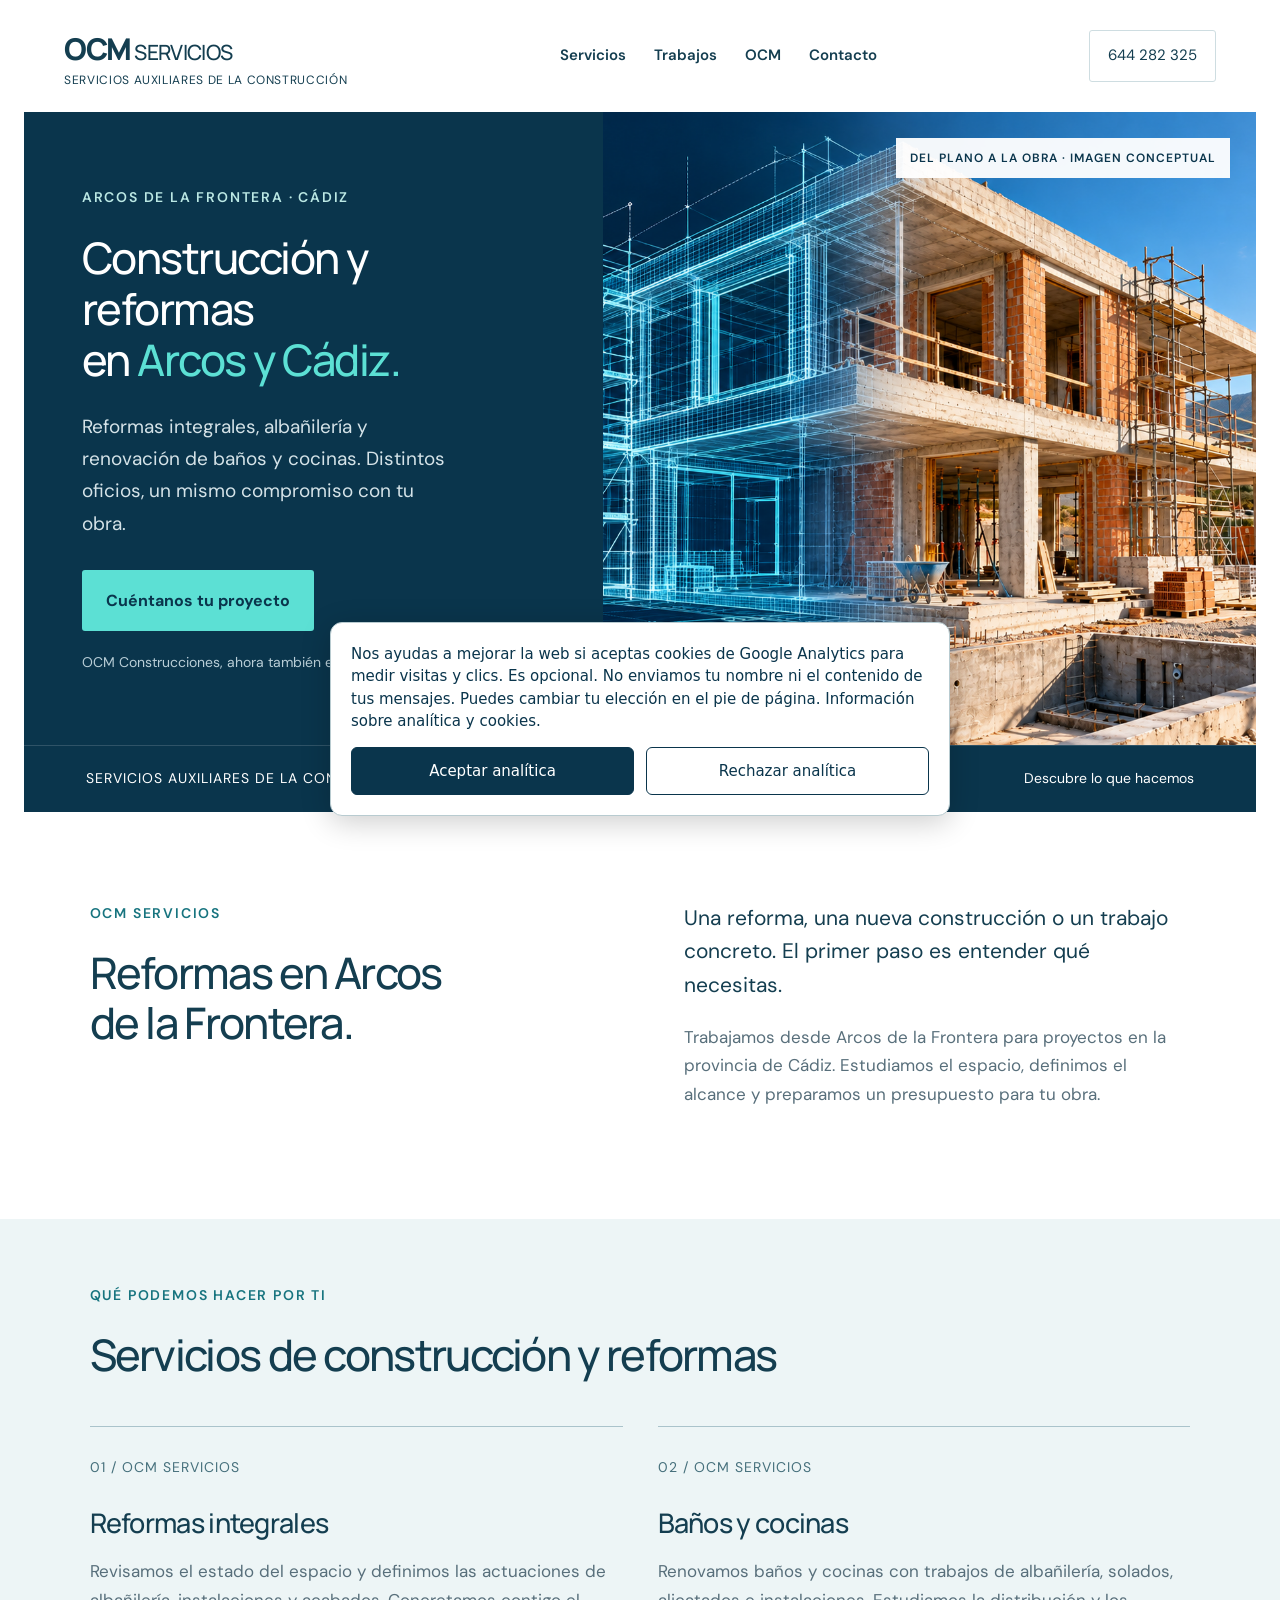
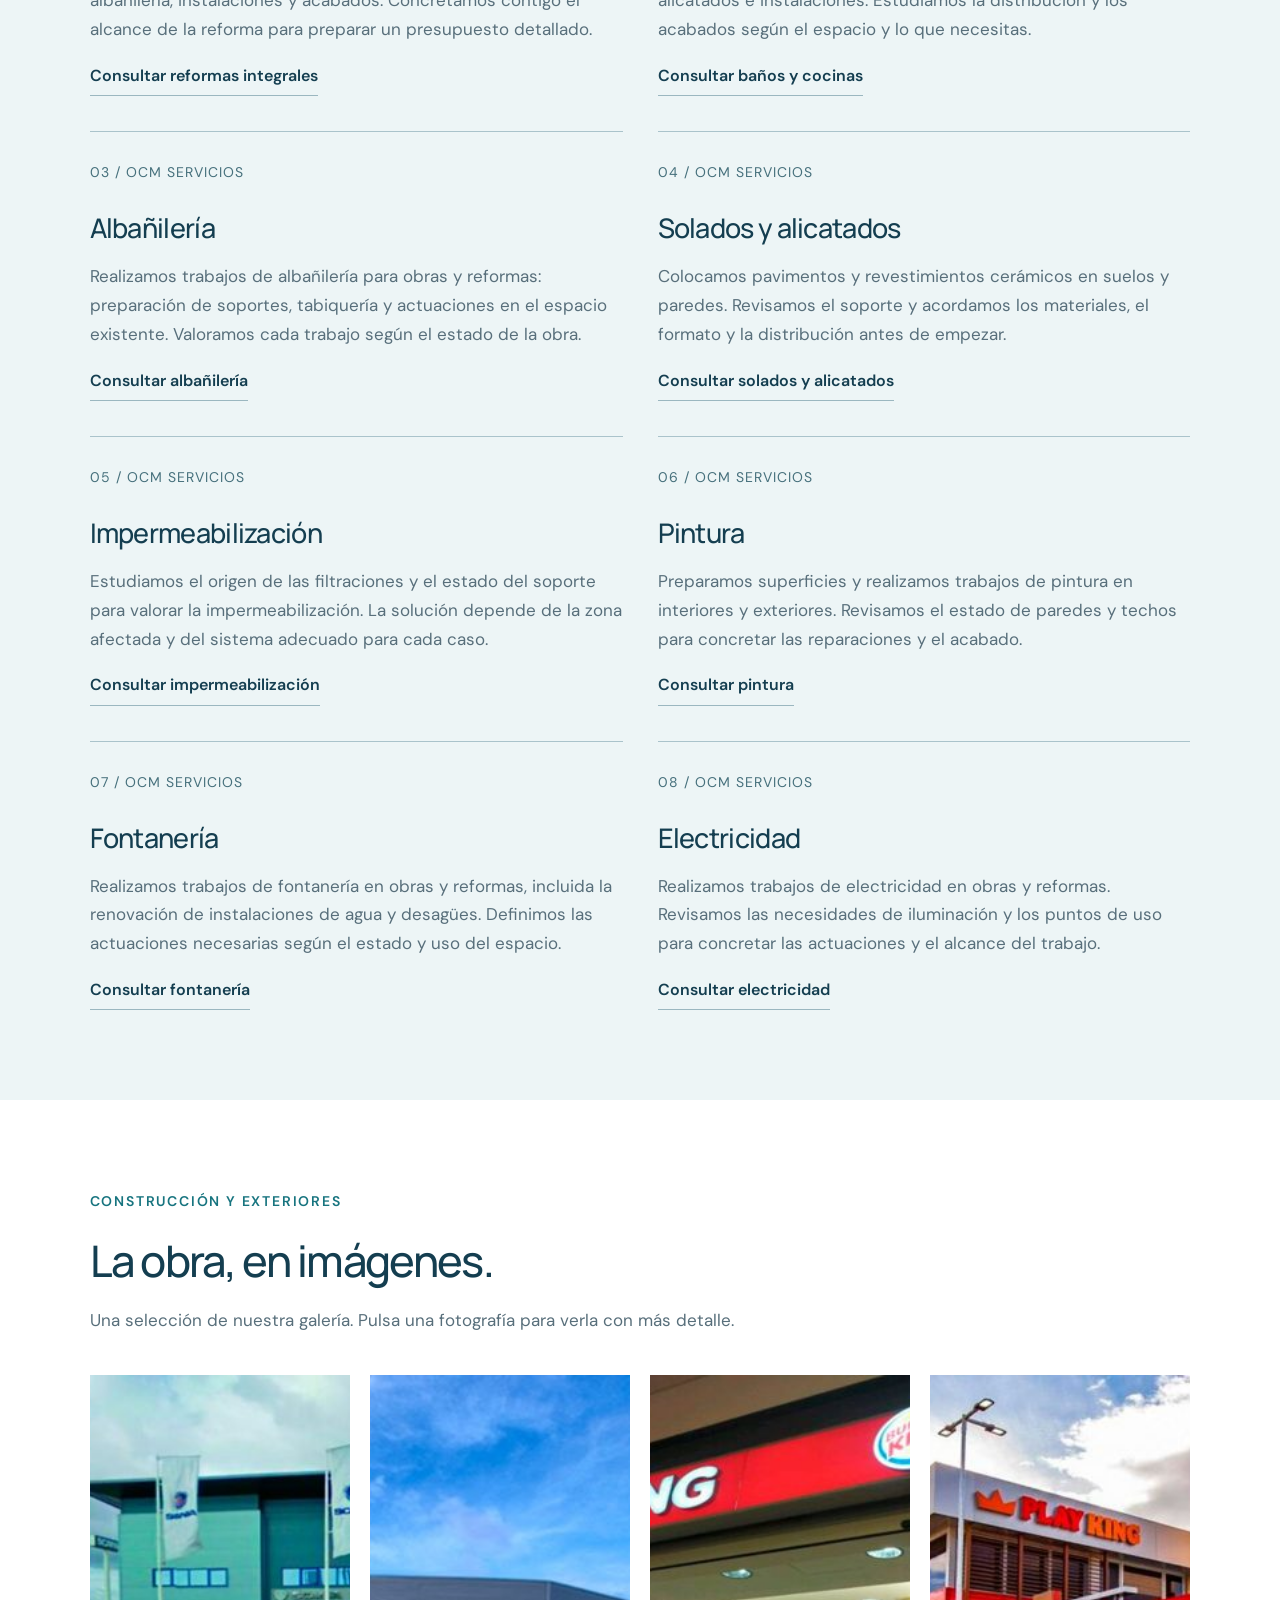
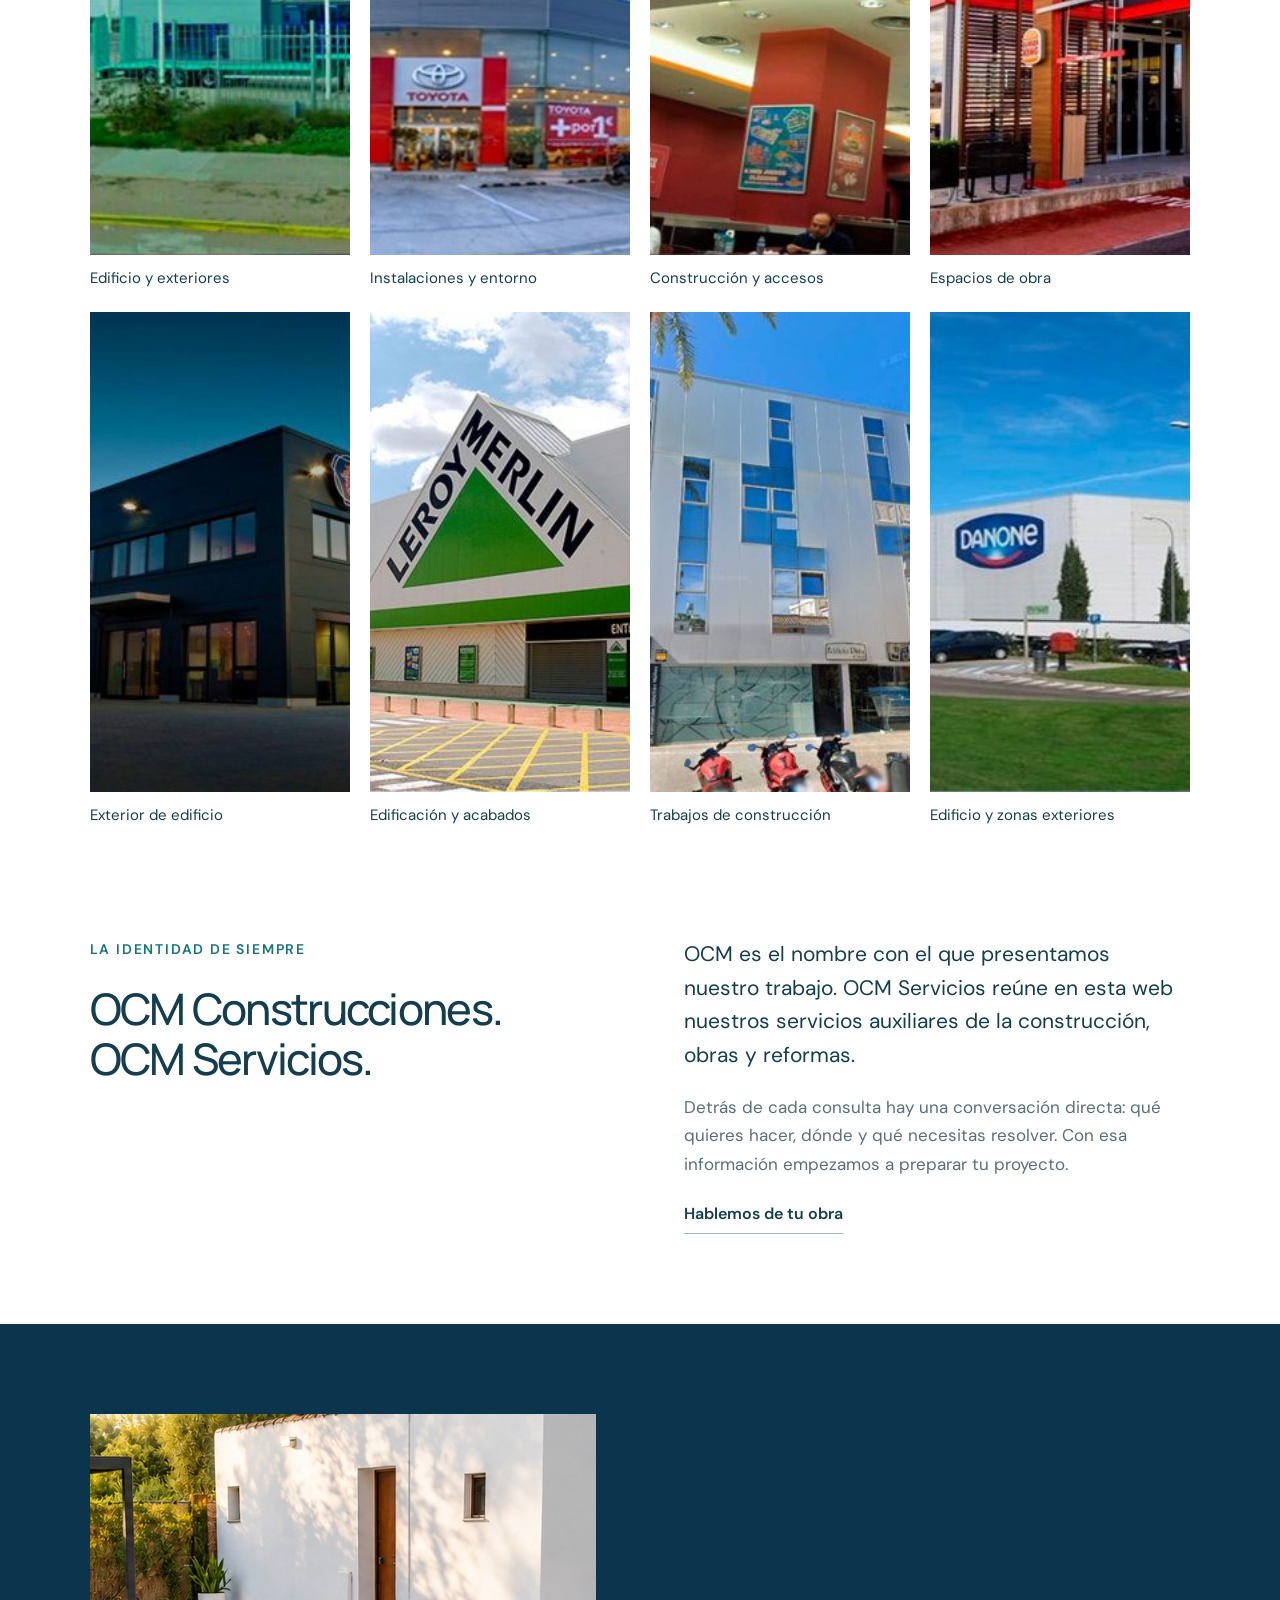
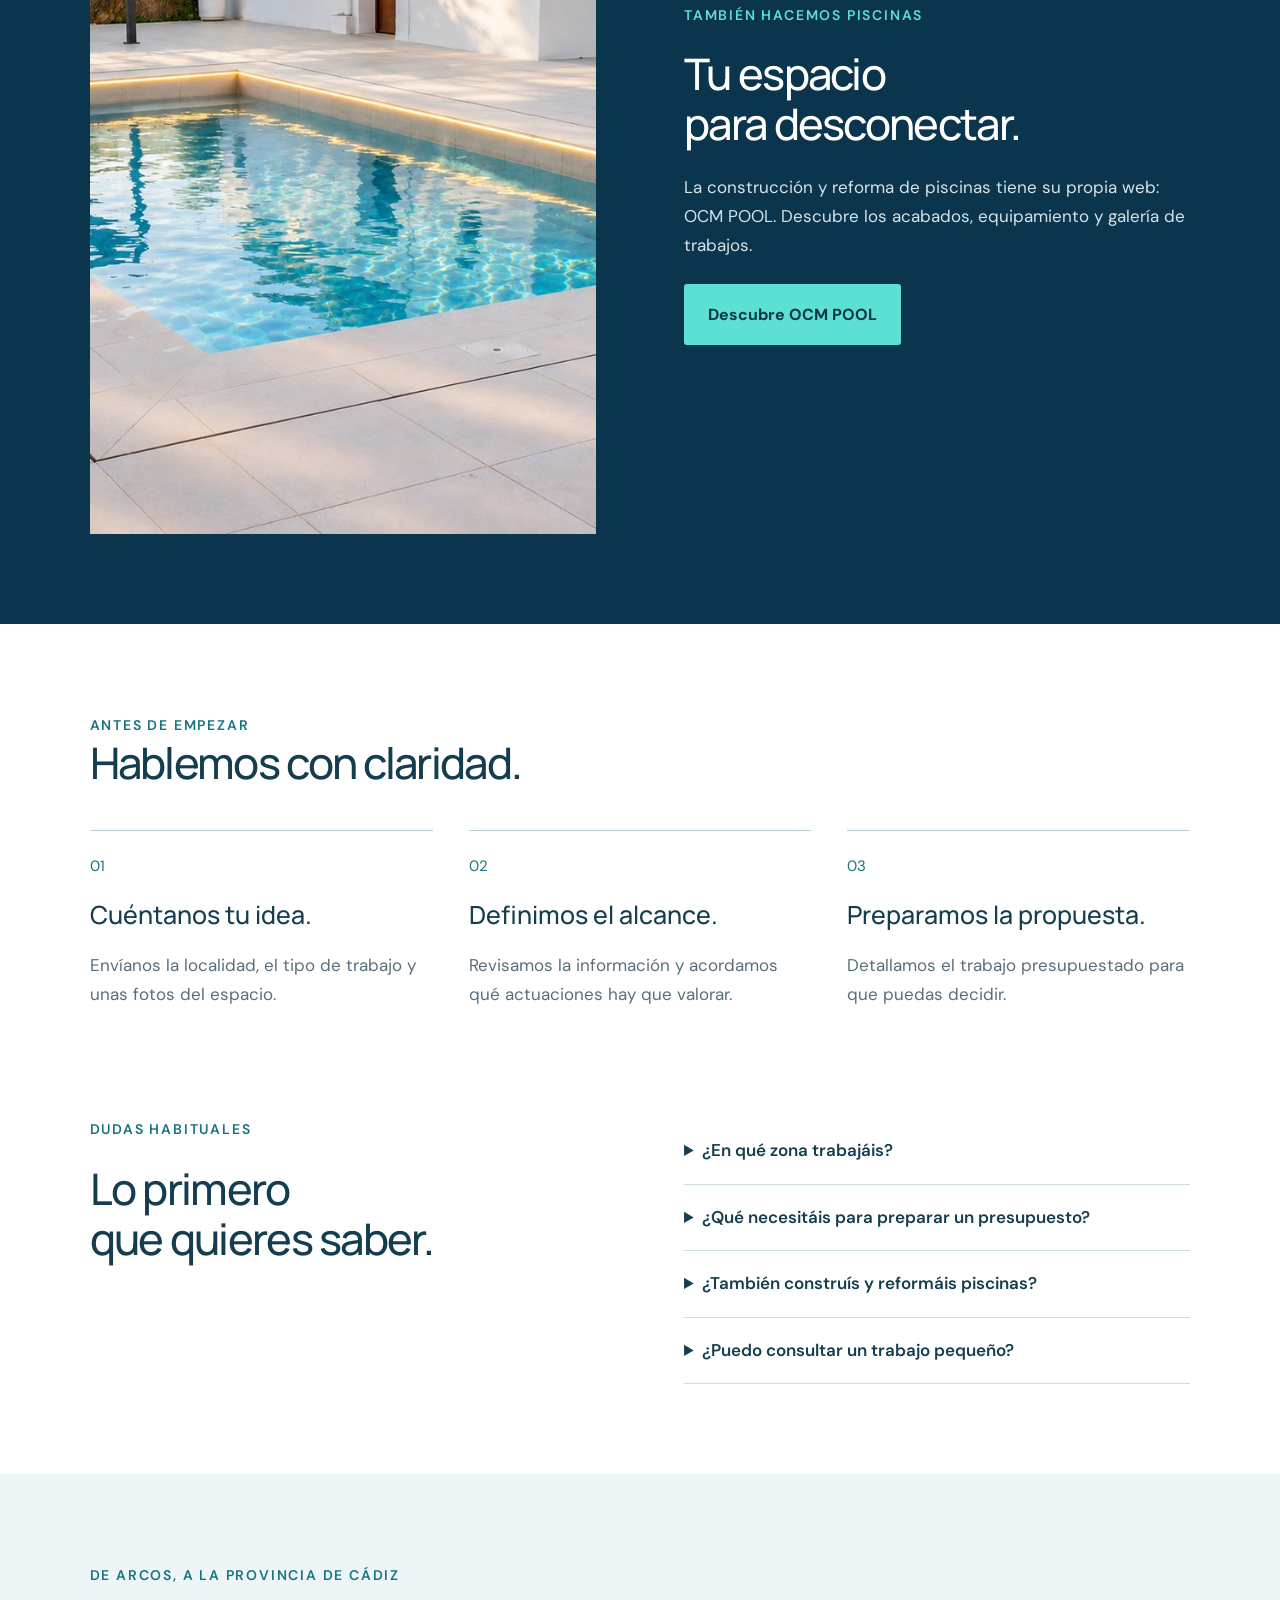
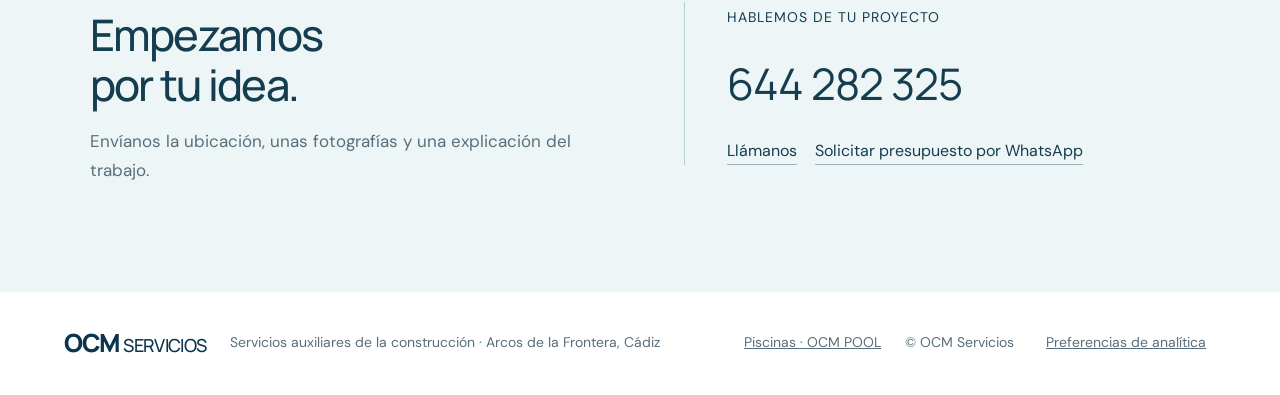
==== commit a5e65b50: "Add files via upload" ====
--- a/index.html
+++ b/index.html
@@ -1,9 +1,9 @@
 <!doctype html>
-<html lang="es"><head><meta charset="utf-8"><meta name="viewport" content="width=device-width,initial-scale=1"><title>OCM Servicios | Servicios auxiliares de la construcción en Cádiz</title><meta name="description" content="OCM Servicios. Servicios auxiliares de la construcción, obras y reformas en Arcos de la Frontera y provincia de Cádiz. Cuéntanos tu proyecto: 644 282 325."><link rel="canonical" href="https://ocmservicios.com/"><link rel="icon" href="data:image/svg+xml,%3Csvg xmlns='http://www.w3.org/2000/svg' viewBox='0 0 40 40'%3E%3Crect width='40' height='40' rx='6' fill='%230a354c'/%3E%3Cpath d='M9 29V17l11-8 11 8v12h-8V19h-6v10Z' fill='%235ce0d4'/%3E%3C/svg%3E"><link rel="stylesheet" href="style.css"><script src="site.js" defer></script><link rel="stylesheet" href="analytics.css?v=20261009"></head><body>
+<html lang="es"><head><meta charset="utf-8"><meta name="viewport" content="width=device-width,initial-scale=1"><title>Construcción y reformas en Arcos y Cádiz | OCM Servicios</title><meta name="description" content="Reformas integrales, baños y cocinas en Arcos de la Frontera y Cádiz. Albañilería, alicatados, impermeabilización, pintura, fontanería y electricidad."><link rel="canonical" href="https://ocmservicios.com/"><link rel="icon" href="data:image/svg+xml,%3Csvg xmlns='http://www.w3.org/2000/svg' viewBox='0 0 40 40'%3E%3Crect width='40' height='40' rx='6' fill='%230a354c'/%3E%3Cpath d='M9 29V17l11-8 11 8v12h-8V19h-6v10Z' fill='%235ce0d4'/%3E%3C/svg%3E"><link rel="stylesheet" href="style.css?v=20261011-servicios"><script src="site.js" defer></script><link rel="stylesheet" href="analytics.css?v=20261009"><script type="application/ld+json">{"@context":"https://schema.org","@graph":[{"@type":"Organization","@id":"https://ocmservicios.com/#organization","name":"OCM Servicios","alternateName":"OCM Construcciones","url":"https://ocmservicios.com/","telephone":"+34644282325","areaServed":["Arcos de la Frontera","Provincia de Cádiz"]},{"@type":"WebSite","name":"OCM Servicios","url":"https://ocmservicios.com/","inLanguage":"es","publisher":{"@id":"https://ocmservicios.com/#organization"}},{"@type":"Service","name":"Reformas integrales","description":"Revisamos el estado del espacio y definimos las actuaciones de albañilería, instalaciones y acabados. Concretamos contigo el alcance de la reforma para preparar un presupuesto detallado.","provider":{"@id":"https://ocmservicios.com/#organization"},"areaServed":["Arcos de la Frontera","Provincia de Cádiz"]},{"@type":"Service","name":"Baños y cocinas","description":"Renovamos baños y cocinas con trabajos de albañilería, solados, alicatados e instalaciones. Estudiamos la distribución y los acabados según el espacio y lo que necesitas.","provider":{"@id":"https://ocmservicios.com/#organization"},"areaServed":["Arcos de la Frontera","Provincia de Cádiz"]},{"@type":"Service","name":"Albañilería","description":"Realizamos trabajos de albañilería para obras y reformas: preparación de soportes, tabiquería y actuaciones en el espacio existente. Valoramos cada trabajo según el estado de la obra.","provider":{"@id":"https://ocmservicios.com/#organization"},"areaServed":["Arcos de la Frontera","Provincia de Cádiz"]},{"@type":"Service","name":"Solados y alicatados","description":"Colocamos pavimentos y revestimientos cerámicos en suelos y paredes. Revisamos el soporte y acordamos los materiales, el formato y la distribución antes de empezar.","provider":{"@id":"https://ocmservicios.com/#organization"},"areaServed":["Arcos de la Frontera","Provincia de Cádiz"]},{"@type":"Service","name":"Impermeabilización","description":"Estudiamos el origen de las filtraciones y el estado del soporte para valorar la impermeabilización. La solución depende de la zona afectada y del sistema adecuado para cada caso.","provider":{"@id":"https://ocmservicios.com/#organization"},"areaServed":["Arcos de la Frontera","Provincia de Cádiz"]},{"@type":"Service","name":"Pintura","description":"Preparamos superficies y realizamos trabajos de pintura en interiores y exteriores. Revisamos el estado de paredes y techos para concretar las reparaciones y el acabado.","provider":{"@id":"https://ocmservicios.com/#organization"},"areaServed":["Arcos de la Frontera","Provincia de Cádiz"]},{"@type":"Service","name":"Fontanería","description":"Realizamos trabajos de fontanería en obras y reformas, incluida la renovación de instalaciones de agua y desagües. Definimos las actuaciones necesarias según el estado y uso del espacio.","provider":{"@id":"https://ocmservicios.com/#organization"},"areaServed":["Arcos de la Frontera","Provincia de Cádiz"]},{"@type":"Service","name":"Electricidad","description":"Realizamos trabajos de electricidad en obras y reformas. Revisamos las necesidades de iluminación y los puntos de uso para concretar las actuaciones y el alcance del trabajo.","provider":{"@id":"https://ocmservicios.com/#organization"},"areaServed":["Arcos de la Frontera","Provincia de Cádiz"]}]}</script></head><body>
 <header class="header"><a class="brand" href="#inicio" aria-label="OCM Servicios, inicio"><strong>OCM<span> SERVICIOS</span></strong><small>SERVICIOS AUXILIARES DE LA CONSTRUCCIÓN</small></a><button class="menu-toggle" type="button" aria-expanded="false" aria-controls="nav">Menú</button><nav id="nav" aria-label="Navegación principal"><a href="#servicios">Servicios</a><a href="#trabajos">Trabajos</a><a href="#nosotros">OCM</a><a href="#contacto">Contacto</a></nav><a class="header-phone" href="tel:+34644282325">644 282 325</a></header>
-<main id="inicio"><section class="hero"><div class="hero-copy"><p class="eyebrow">ARCOS DE LA FRONTERA · CÁDIZ</p><h1>Tu proyecto.<br><em>Nuestro oficio.</em></h1><p class="intro">Servicios auxiliares de la construcción. Distintos oficios, un mismo compromiso con tu obra.</p><a class="button" href="https://wa.me/34644282325?text=Hola%20OCM%20Servicios%2C%20quiero%20consultar%20un%20proyecto." target="_blank" rel="noopener">Cuéntanos tu proyecto</a><p class="hero-note">OCM Construcciones, ahora también en la web.</p></div><div class="hero-photo"><img src="fotos/portada-planos-obra.png" alt="Ilustración conceptual: transición de un modelo arquitectónico 3D a una obra en construcción" width="1672" height="941" fetchpriority="high"><span>DEL PLANO A LA OBRA · IMAGEN CONCEPTUAL</span></div><div class="hero-bottom"><span>SERVICIOS AUXILIARES DE LA CONSTRUCCIÓN</span><a href="#servicios">Descubre lo que hacemos</a></div></section>
-<section class="intro-section section"><div><p class="eyebrow">OCM SERVICIOS</p><h2>Cada obra empieza<br>por escucharte.</h2></div><div class="prose"><p>Una reforma, una nueva construcción o un trabajo concreto. El primer paso es entender qué necesitas.</p><p>Trabajamos desde Arcos de la Frontera para proyectos en la provincia de Cádiz. Estudiamos el espacio, definimos el alcance y preparamos un presupuesto para tu obra.</p></div></section>
-<section class="services section" id="servicios"><div class="section-heading"><p class="eyebrow">QUÉ PODEMOS HACER POR TI</p><h2>Un proyecto bien planteado.</h2></div><div class="service-grid"><article><span class="index">01 / CONSTRUCCIÓN</span><h3>Dar forma a tu espacio.</h3><p>Cuéntanos la obra que tienes en mente. Revisamos las necesidades del proyecto y el trabajo a realizar para preparar una propuesta.</p><a href="https://wa.me/34644282325?text=Hola%20OCM%20Servicios%2C%20quiero%20consultar%20una%20obra%20de%20construcci%C3%B3n." target="_blank" rel="noopener">Consultar una construcción</a></article><article><span class="index">02 / REFORMAS</span><h3>Mejorar lo que ya tienes.</h3><p>Renovar, adaptar o aprovechar mejor un espacio. Valoramos su estado y concretamos contigo las actuaciones y los acabados.</p><a href="https://wa.me/34644282325?text=Hola%20OCM%20Servicios%2C%20quiero%20consultar%20una%20reforma." target="_blank" rel="noopener">Consultar una reforma</a></article><article><span class="index">03 / SERVICIOS AUXILIARES</span><h3>Resolver lo que necesitas.</h3><p>Apoyo a la construcción para actuaciones y oficios concretos. Explícanos qué necesita tu obra, dónde y en qué plazo para valorar el trabajo.</p><a href="https://wa.me/34644282325?text=Hola%20OCM%20Servicios%2C%20quiero%20consultar%20un%20servicio%20auxiliar." target="_blank" rel="noopener">Consultar un servicio</a></article></div></section>
+<main id="inicio"><section class="hero"><div class="hero-copy"><p class="eyebrow">ARCOS DE LA FRONTERA · CÁDIZ</p><h1>Construcción y reformas<br>en <em>Arcos y Cádiz.</em></h1><p class="intro">Reformas integrales, albañilería y renovación de baños y cocinas. Distintos oficios, un mismo compromiso con tu obra.</p><a class="button" href="https://wa.me/34644282325?text=Hola%20OCM%20Servicios%2C%20quiero%20consultar%20un%20proyecto." target="_blank" rel="noopener">Cuéntanos tu proyecto</a><p class="hero-note">OCM Construcciones, ahora también en la web.</p></div><div class="hero-photo"><img src="fotos/portada-planos-obra.png" alt="Ilustración conceptual: transición de un modelo arquitectónico 3D a una obra en construcción" width="1672" height="941" fetchpriority="high"><span>DEL PLANO A LA OBRA · IMAGEN CONCEPTUAL</span></div><div class="hero-bottom"><span>SERVICIOS AUXILIARES DE LA CONSTRUCCIÓN</span><a href="#servicios">Descubre lo que hacemos</a></div></section>
+<section class="intro-section section"><div><p class="eyebrow">OCM SERVICIOS</p><h2>Reformas en Arcos<br>de la Frontera.</h2></div><div class="prose"><p>Una reforma, una nueva construcción o un trabajo concreto. El primer paso es entender qué necesitas.</p><p>Trabajamos desde Arcos de la Frontera para proyectos en la provincia de Cádiz. Estudiamos el espacio, definimos el alcance y preparamos un presupuesto para tu obra.</p></div></section>
+<section class="services section" id="servicios"><div class="section-heading"><p class="eyebrow">QUÉ PODEMOS HACER POR TI</p><h2>Servicios de construcción y reformas</h2></div><div class="service-grid"><article id="servicio-1"><span class="index">01 / OCM SERVICIOS</span><h3>Reformas integrales</h3><p>Revisamos el estado del espacio y definimos las actuaciones de albañilería, instalaciones y acabados. Concretamos contigo el alcance de la reforma para preparar un presupuesto detallado.</p><a href="https://wa.me/34644282325?text=Hola%20OCM%20Servicios%2C%20quiero%20solicitar%20presupuesto%20para%20reformas%20integrales.%20Localidad%3A%20" target="_blank" rel="noopener">Consultar reformas integrales</a></article><article id="servicio-2"><span class="index">02 / OCM SERVICIOS</span><h3>Baños y cocinas</h3><p>Renovamos baños y cocinas con trabajos de albañilería, solados, alicatados e instalaciones. Estudiamos la distribución y los acabados según el espacio y lo que necesitas.</p><a href="https://wa.me/34644282325?text=Hola%20OCM%20Servicios%2C%20quiero%20solicitar%20presupuesto%20para%20ba%C3%B1os%20y%20cocinas.%20Localidad%3A%20" target="_blank" rel="noopener">Consultar baños y cocinas</a></article><article id="servicio-3"><span class="index">03 / OCM SERVICIOS</span><h3>Albañilería</h3><p>Realizamos trabajos de albañilería para obras y reformas: preparación de soportes, tabiquería y actuaciones en el espacio existente. Valoramos cada trabajo según el estado de la obra.</p><a href="https://wa.me/34644282325?text=Hola%20OCM%20Servicios%2C%20quiero%20solicitar%20presupuesto%20para%20alba%C3%B1iler%C3%ADa.%20Localidad%3A%20" target="_blank" rel="noopener">Consultar albañilería</a></article><article id="servicio-4"><span class="index">04 / OCM SERVICIOS</span><h3>Solados y alicatados</h3><p>Colocamos pavimentos y revestimientos cerámicos en suelos y paredes. Revisamos el soporte y acordamos los materiales, el formato y la distribución antes de empezar.</p><a href="https://wa.me/34644282325?text=Hola%20OCM%20Servicios%2C%20quiero%20solicitar%20presupuesto%20para%20solados%20y%20alicatados.%20Localidad%3A%20" target="_blank" rel="noopener">Consultar solados y alicatados</a></article><article id="servicio-5"><span class="index">05 / OCM SERVICIOS</span><h3>Impermeabilización</h3><p>Estudiamos el origen de las filtraciones y el estado del soporte para valorar la impermeabilización. La solución depende de la zona afectada y del sistema adecuado para cada caso.</p><a href="https://wa.me/34644282325?text=Hola%20OCM%20Servicios%2C%20quiero%20solicitar%20presupuesto%20para%20impermeabilizaci%C3%B3n.%20Localidad%3A%20" target="_blank" rel="noopener">Consultar impermeabilización</a></article><article id="servicio-6"><span class="index">06 / OCM SERVICIOS</span><h3>Pintura</h3><p>Preparamos superficies y realizamos trabajos de pintura en interiores y exteriores. Revisamos el estado de paredes y techos para concretar las reparaciones y el acabado.</p><a href="https://wa.me/34644282325?text=Hola%20OCM%20Servicios%2C%20quiero%20solicitar%20presupuesto%20para%20pintura.%20Localidad%3A%20" target="_blank" rel="noopener">Consultar pintura</a></article><article id="servicio-7"><span class="index">07 / OCM SERVICIOS</span><h3>Fontanería</h3><p>Realizamos trabajos de fontanería en obras y reformas, incluida la renovación de instalaciones de agua y desagües. Definimos las actuaciones necesarias según el estado y uso del espacio.</p><a href="https://wa.me/34644282325?text=Hola%20OCM%20Servicios%2C%20quiero%20solicitar%20presupuesto%20para%20fontaner%C3%ADa.%20Localidad%3A%20" target="_blank" rel="noopener">Consultar fontanería</a></article><article id="servicio-8"><span class="index">08 / OCM SERVICIOS</span><h3>Electricidad</h3><p>Realizamos trabajos de electricidad en obras y reformas. Revisamos las necesidades de iluminación y los puntos de uso para concretar las actuaciones y el alcance del trabajo.</p><a href="https://wa.me/34644282325?text=Hola%20OCM%20Servicios%2C%20quiero%20solicitar%20presupuesto%20para%20electricidad.%20Localidad%3A%20" target="_blank" rel="noopener">Consultar electricidad</a></article></div></section>
 <section class="portfolio section" id="trabajos"><div class="section-heading"><p class="eyebrow">CONSTRUCCIÓN Y EXTERIORES</p><h2>La obra, en imágenes.</h2><p>Una selección de nuestra galería. Pulsa una fotografía para verla con más detalle.</p></div><div class="gallery" id="gallery"></div></section>
 <section class="about section" id="nosotros"><div><p class="eyebrow">LA IDENTIDAD DE SIEMPRE</p><h2>OCM Construcciones.<br>OCM Servicios.</h2></div><div class="prose"><p>OCM es el nombre con el que presentamos nuestro trabajo. OCM Servicios reúne en esta web nuestros servicios auxiliares de la construcción, obras y reformas.</p><p>Detrás de cada consulta hay una conversación directa: qué quieres hacer, dónde y qué necesitas resolver. Con esa información empezamos a preparar tu proyecto.</p><a class="text-link" href="tel:+34644282325">Hablemos de tu obra</a></div></section>
 <section class="pool section"><div class="pool-photo"><img src="fotos/piscina.jpg" alt="Piscina y terraza en la web de OCM POOL" width="1280" height="720"></div><div><p class="eyebrow">TAMBIÉN HACEMOS PISCINAS</p><h2>Tu espacio<br>para desconectar.</h2><p>La construcción y reforma de piscinas tiene su propia web: OCM POOL. Descubre los acabados, equipamiento y galería de trabajos.</p><a class="button" href="https://www.mrpool.es/" target="_blank" rel="noopener">Descubre OCM POOL</a></div></section>
--- a/style.css
+++ b/style.css
@@ -2,3 +2,5 @@
 :root{--deep:#0a354c;--mint:#5ce0d4;--text:#143e50;--muted:#586f7b;--pale:#edf5f6}*{box-sizing:border-box}html{scroll-behavior:smooth;scroll-padding-top:30px}body{margin:0;background:#fff;color:var(--text);font:17px/1.7 'DM Sans',sans-serif}a{color:inherit;text-decoration:none}button{font:inherit;cursor:pointer}img{display:block;max-width:100%}.header{height:112px;padding:0 5%;display:flex;align-items:center;justify-content:space-between;gap:28px}.brand strong{font-family:Manrope,sans-serif;font-size:30px;letter-spacing:-1.3px;font-weight:800;white-space:nowrap}.brand strong span{font-weight:500;font-size:21px;letter-spacing:-.7px}.brand small{display:block;font-size:12px;letter-spacing:2px;margin-top:-2px}.header nav{display:flex;gap:28px;font-size:15px;font-weight:600}.header-phone{border:1px solid #cedde1;padding:12px 18px;border-radius:3px;font-size:15px;white-space:nowrap}.menu-toggle{display:none}.hero{margin:0 24px;background:var(--deep);color:white;display:grid;grid-template-columns:47% 53%;overflow:hidden}.hero-copy{padding:74px 10% 70px}.eyebrow{font-size:14px;font-weight:600;letter-spacing:1.8px;margin:0 0 22px}.hero .eyebrow{color:#bbe8e4}h1,h2,h3{font-family:Manrope,sans-serif;margin:0;font-weight:500}h1{font-size:clamp(44px,4.7vw,76px);line-height:1.12;letter-spacing:-2.8px}h1 em{font-style:normal;color:var(--mint)}.intro{font-size:19px;line-height:1.7;max-width:380px;color:#d5e3e8;margin:25px 0 30px}.button{display:inline-flex;background:var(--mint);color:var(--deep);padding:17px 24px;border-radius:3px;font-weight:700;font-size:16px}.button:hover{background:#b2fff3}.hero-note{font-size:14px;color:#b9ced7;margin:20px 0 0}.hero-photo{position:relative;min-height:560px}.hero-photo img{width:100%;height:100%;object-fit:cover;object-position:55% center}.hero-photo>span{position:absolute;top:26px;right:26px;background:#fffffff2;color:var(--deep);padding:10px 14px;font-size:12px;font-weight:600;letter-spacing:1px}.hero-bottom{grid-column:1/-1;border-top:1px solid #ffffff26;display:flex;justify-content:space-between;gap:20px;padding:21px 5%;font-size:14px}.hero-bottom>span{letter-spacing:1px}.section{max-width:1500px;margin:auto;padding:90px 7%;display:grid;grid-template-columns:1fr 1fr;gap:8%}h2{font-size:clamp(34px,3.4vw,51px);line-height:1.15;letter-spacing:-1.7px}.section .eyebrow{color:#17747f}.prose p{color:var(--muted);margin:0 0 20px}.prose p:first-child{font-size:21px;line-height:1.6;color:var(--text)}.section-heading{grid-column:1/-1;max-width:760px}.section-heading>p:last-child:not(.eyebrow){margin:20px 0 0;color:var(--muted)}.services{padding-top:65px;display:block;background:var(--pale);max-width:none}.service-grid{display:grid;grid-template-columns:repeat(3,1fr);gap:35px;margin-top:46px}.service-grid article{border-top:1px solid #aac3cb;padding-top:25px}.index{font-size:14px;letter-spacing:1px;color:#46707c}.service-grid h3{font-size:27px;line-height:1.3;letter-spacing:-.7px;margin:24px 0 17px}.service-grid p{color:var(--muted);font-size:17px}.service-grid a,.text-link{display:inline-block;border-bottom:1px solid #9bb7c0;font-weight:600;font-size:16px;padding-bottom:6px}.portfolio{display:block}.gallery{display:grid;grid-template-columns:repeat(4,1fr);gap:20px;margin-top:40px}.gallery button{padding:0;border:0;background:transparent;text-align:left;color:var(--text);font-size:15px}.gallery img{width:100%;aspect-ratio:4/3;object-fit:cover;transition:filter .2s}.gallery button:hover img{filter:brightness(.9)}.gallery span{display:block;padding-top:11px}.about{padding-top:20px}.pool{background:var(--deep);color:#fff;max-width:none;align-items:center}.pool .eyebrow{color:var(--mint)}.pool-photo img{width:100%;aspect-ratio:4/3;object-fit:cover}.pool p:not(.eyebrow){color:#d6e5e9;margin:24px 0}.process{display:block}.process ol{list-style:none;padding:0;margin:42px 0 0;display:grid;grid-template-columns:repeat(3,1fr);gap:36px}.process li{border-top:1px solid #b9ced5;padding-top:20px}.process li>span{color:#167680;font-size:15px}.process h3{font-size:25px;margin:14px 0}.process p{color:var(--muted);margin:0}.faq{padding-top:20px}.faq details{border-bottom:1px solid #cddde1;padding:20px 0}.faq summary{cursor:pointer;font-weight:600;line-height:1.5}.faq details p{color:var(--muted);font-size:16px}.faq details a{text-decoration:underline}.contact{background:var(--pale);max-width:none;align-items:center}.contact p{color:var(--muted)}.contact-box{border-left:1px solid #b5cdd4;padding-left:42px}.contact-box>span{font-size:14px;letter-spacing:1px}.phone{display:block;font-family:Manrope,sans-serif;font-size:clamp(30px,3.4vw,49px);letter-spacing:-1px;margin:16px 0}.contact-actions{display:flex;flex-wrap:wrap;gap:18px;font-size:16px}.contact-actions a{border-bottom:1px solid #9ab5bf}footer{padding:30px 5%;display:flex;align-items:center;gap:24px;flex-wrap:wrap;font-size:14px;color:var(--muted)}footer .brand strong{color:var(--deep);font-size:25px}footer .brand strong span{font-size:18px}footer p{flex:1;max-width:490px;margin:0}footer>a:not(.brand){text-decoration:underline}.mobile-whatsapp{display:none}dialog{width:min(1100px,94vw);max-height:94vh;padding:18px;border:0;background:#fff;color:var(--deep)}dialog::backdrop{background:#071a27dc}.dialog-bar,.dialog-controls{display:flex;justify-content:space-between;align-items:center;gap:20px}.dialog-bar p{margin:0}.dialog-bar button,.dialog-controls button{border:1px solid #b9ccd3;background:white;color:var(--deep);padding:9px 17px;border-radius:3px;font-size:16px}#photo-full{max-height:70vh;width:100%;object-fit:contain;margin:16px 0}.dialog-controls{justify-content:center}:focus-visible{outline:3px solid #149b94;outline-offset:5px}@media(min-width:1600px){.hero{max-width:1552px;margin:auto}}@media(max-width:1050px){.header{gap:16px}.header nav{gap:18px}.brand strong{font-size:26px}.brand strong span{font-size:18px}.hero-copy{padding:60px 8%}.hero-photo{min-height:510px}.gallery{grid-template-columns:repeat(3,1fr)}.service-grid{gap:22px}}@media(max-width:760px){body{font-size:16px}.header{height:88px;padding:0 6%;gap:14px}.brand strong{font-size:26px}.brand strong span{font-size:18px}.brand small{font-size:12px;letter-spacing:1px}.header-phone{display:none}.menu-toggle{display:block;border:1px solid #bdcfd7;background:white;color:var(--deep);padding:8px 12px;font-size:14px;border-radius:3px}.header nav{display:none;position:absolute;top:88px;right:12px;left:12px;background:white;z-index:20;border:1px solid #c9d9df;padding:22px;box-shadow:0 12px 30px #0a354c22}.header nav.is-open{display:flex;flex-direction:column}.hero{margin:0 12px;grid-template-columns:1fr}.hero-photo{grid-row:1;min-height:0;height:235px}.hero-photo>span{top:16px;right:16px;font-size:12px}.hero-copy{padding:33px 7% 35px}h1{font-size:45px;letter-spacing:-1.8px}.hero .eyebrow{font-size:12px;letter-spacing:1px}.intro{font-size:17px;margin:22px 0}.hero-bottom{display:none}.section{padding:58px 7%;grid-template-columns:1fr;gap:26px}h2{font-size:36px;letter-spacing:-1px}.eyebrow{font-size:12px;letter-spacing:1.2px}.prose p:first-child{font-size:19px}.service-grid,.process ol{grid-template-columns:1fr;gap:32px}.service-grid h3{font-size:25px;margin-top:14px}.gallery{grid-template-columns:repeat(2,1fr);gap:20px 12px}.gallery span{font-size:14px;line-height:1.5}.pool{gap:30px}.pool-photo img{aspect-ratio:3/2}.process ol{margin-top:30px}.faq{padding-top:10px}.contact-box{border-left:0;border-top:1px solid #b5cdd4;padding:25px 0 0}.phone{font-size:39px}.contact-actions{display:grid;gap:20px}.contact-actions a{width:fit-content}footer{padding:28px 7% 105px;gap:18px}footer p{flex:auto;width:100%;font-size:14px}.mobile-whatsapp{position:fixed;bottom:16px;left:16px;right:16px;z-index:25;display:block;text-align:center;background:var(--mint);color:var(--deep);padding:14px;font-size:16px;font-weight:700;border-radius:5px;box-shadow:0 4px 20px #0a354c33}.dialog-bar{align-items:flex-start;font-size:14px}.dialog-bar button{font-size:14px}}@media(prefers-reduced-motion:reduce){html{scroll-behavior:auto}*{transition:none!important}}
 
 .brand small{max-width:320px;line-height:1.4;font-size:12px;letter-spacing:.65px}@media(max-width:760px){.brand small{max-width:235px;font-size:12px;letter-spacing:0}}
+
+.hero h1{font-size:clamp(36px,3.4vw,54px);letter-spacing:-1.5px;line-height:1.18}.service-grid{grid-template-columns:repeat(2,minmax(0,1fr))}.service-grid article{scroll-margin-top:30px}@media(max-width:760px){.hero h1{font-size:clamp(34px,8vw,46px)}.service-grid{grid-template-columns:1fr}}
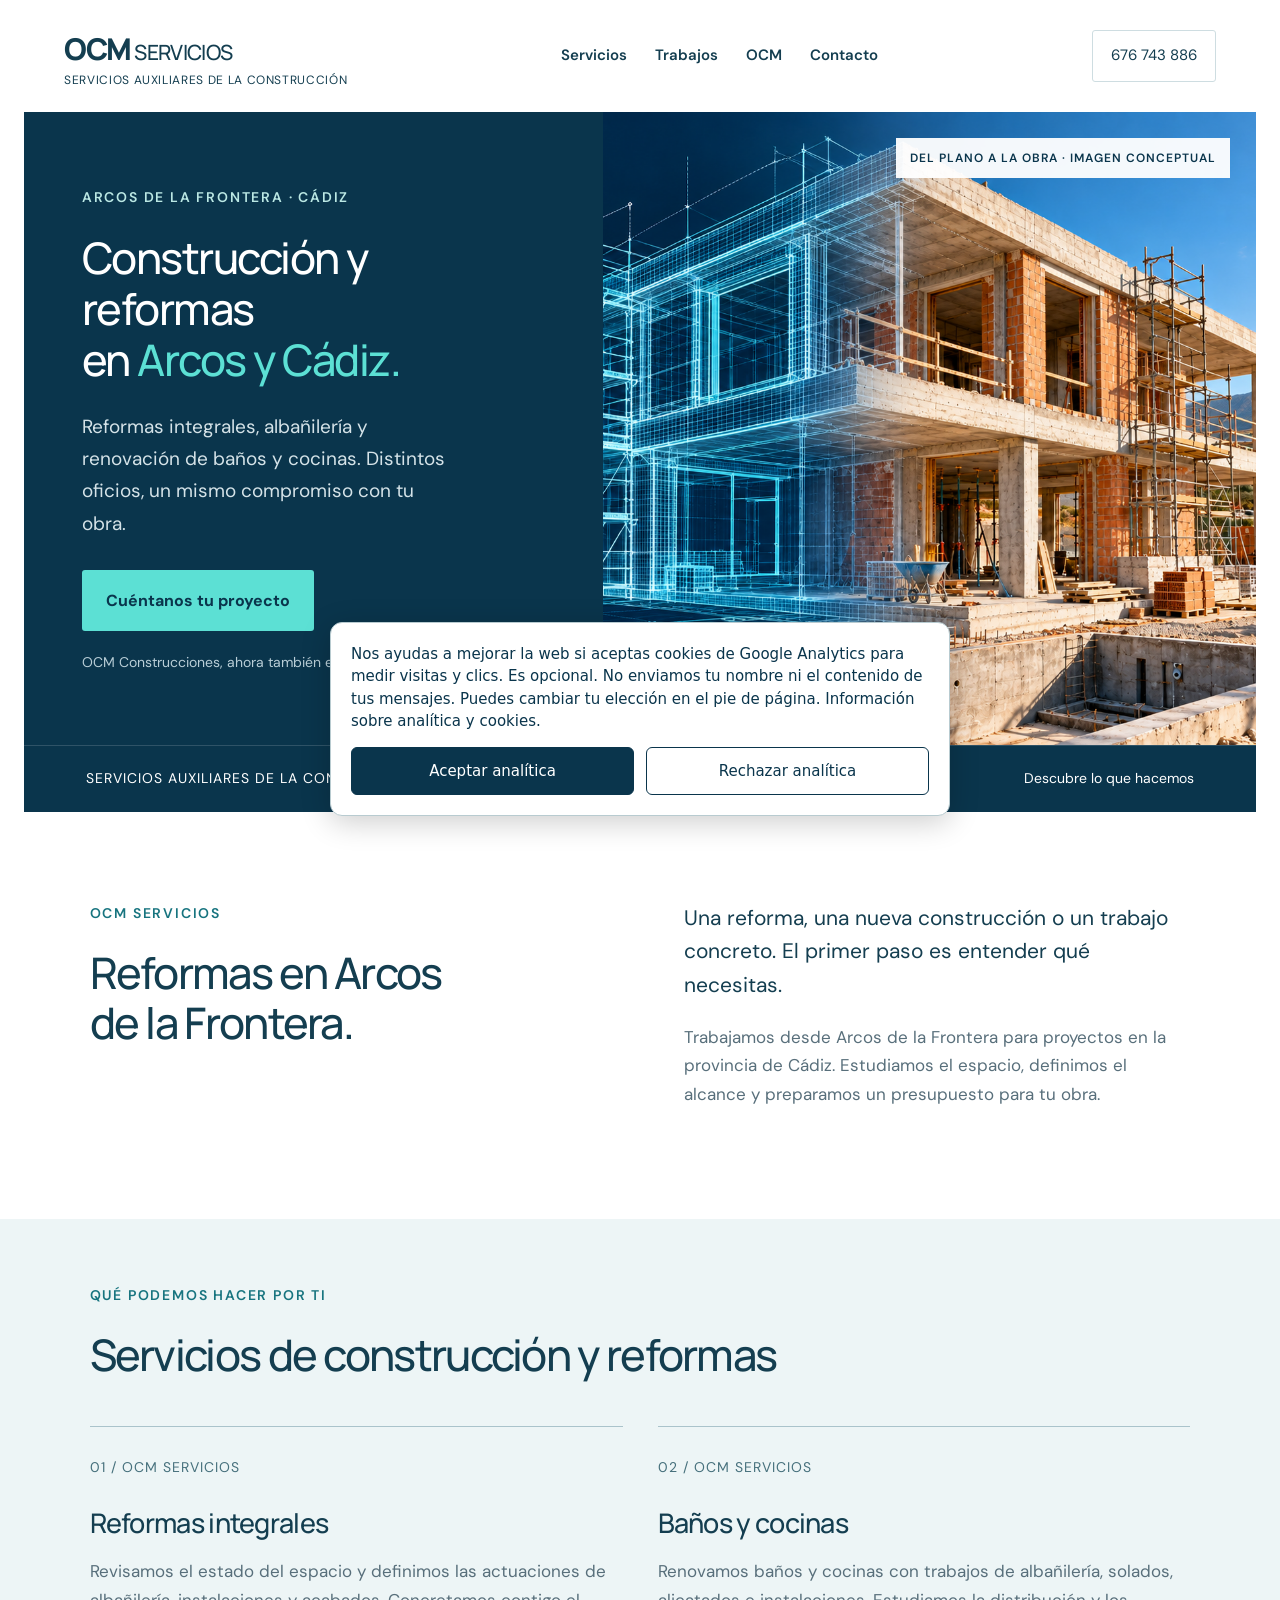
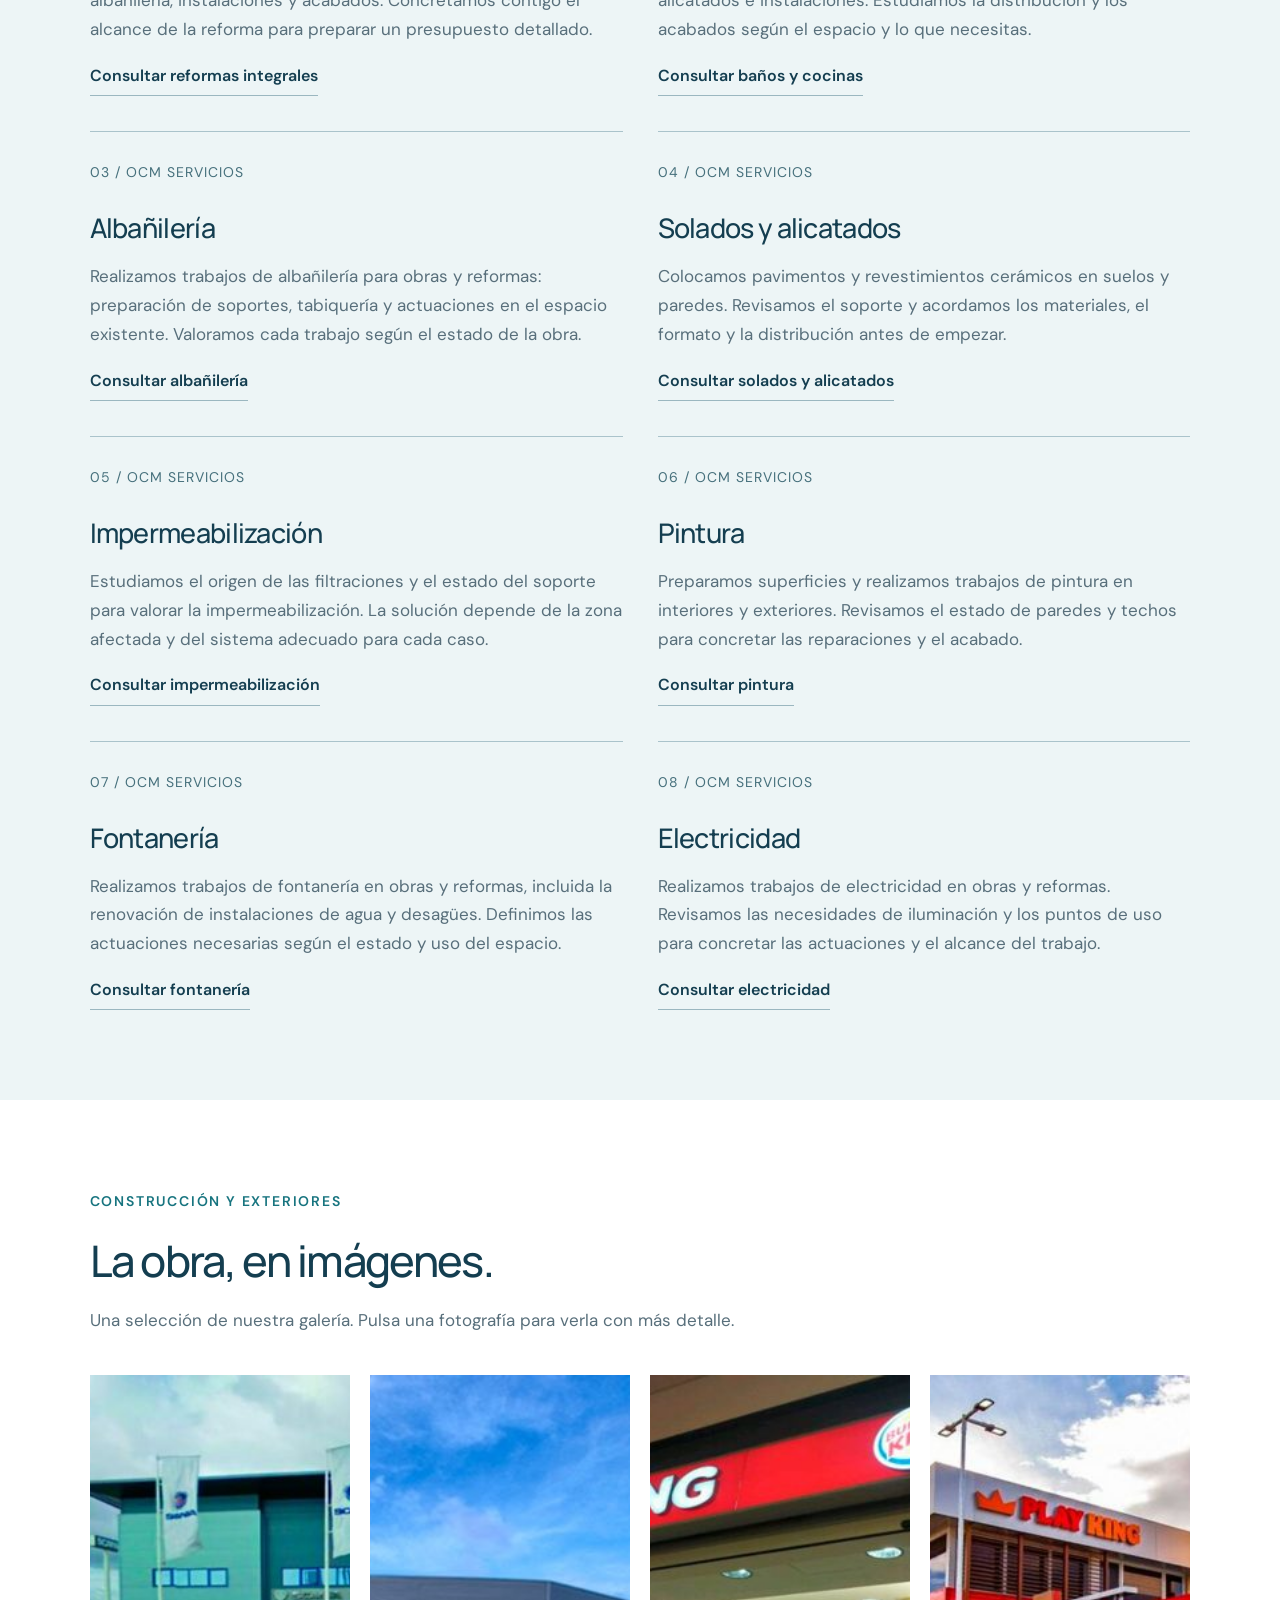
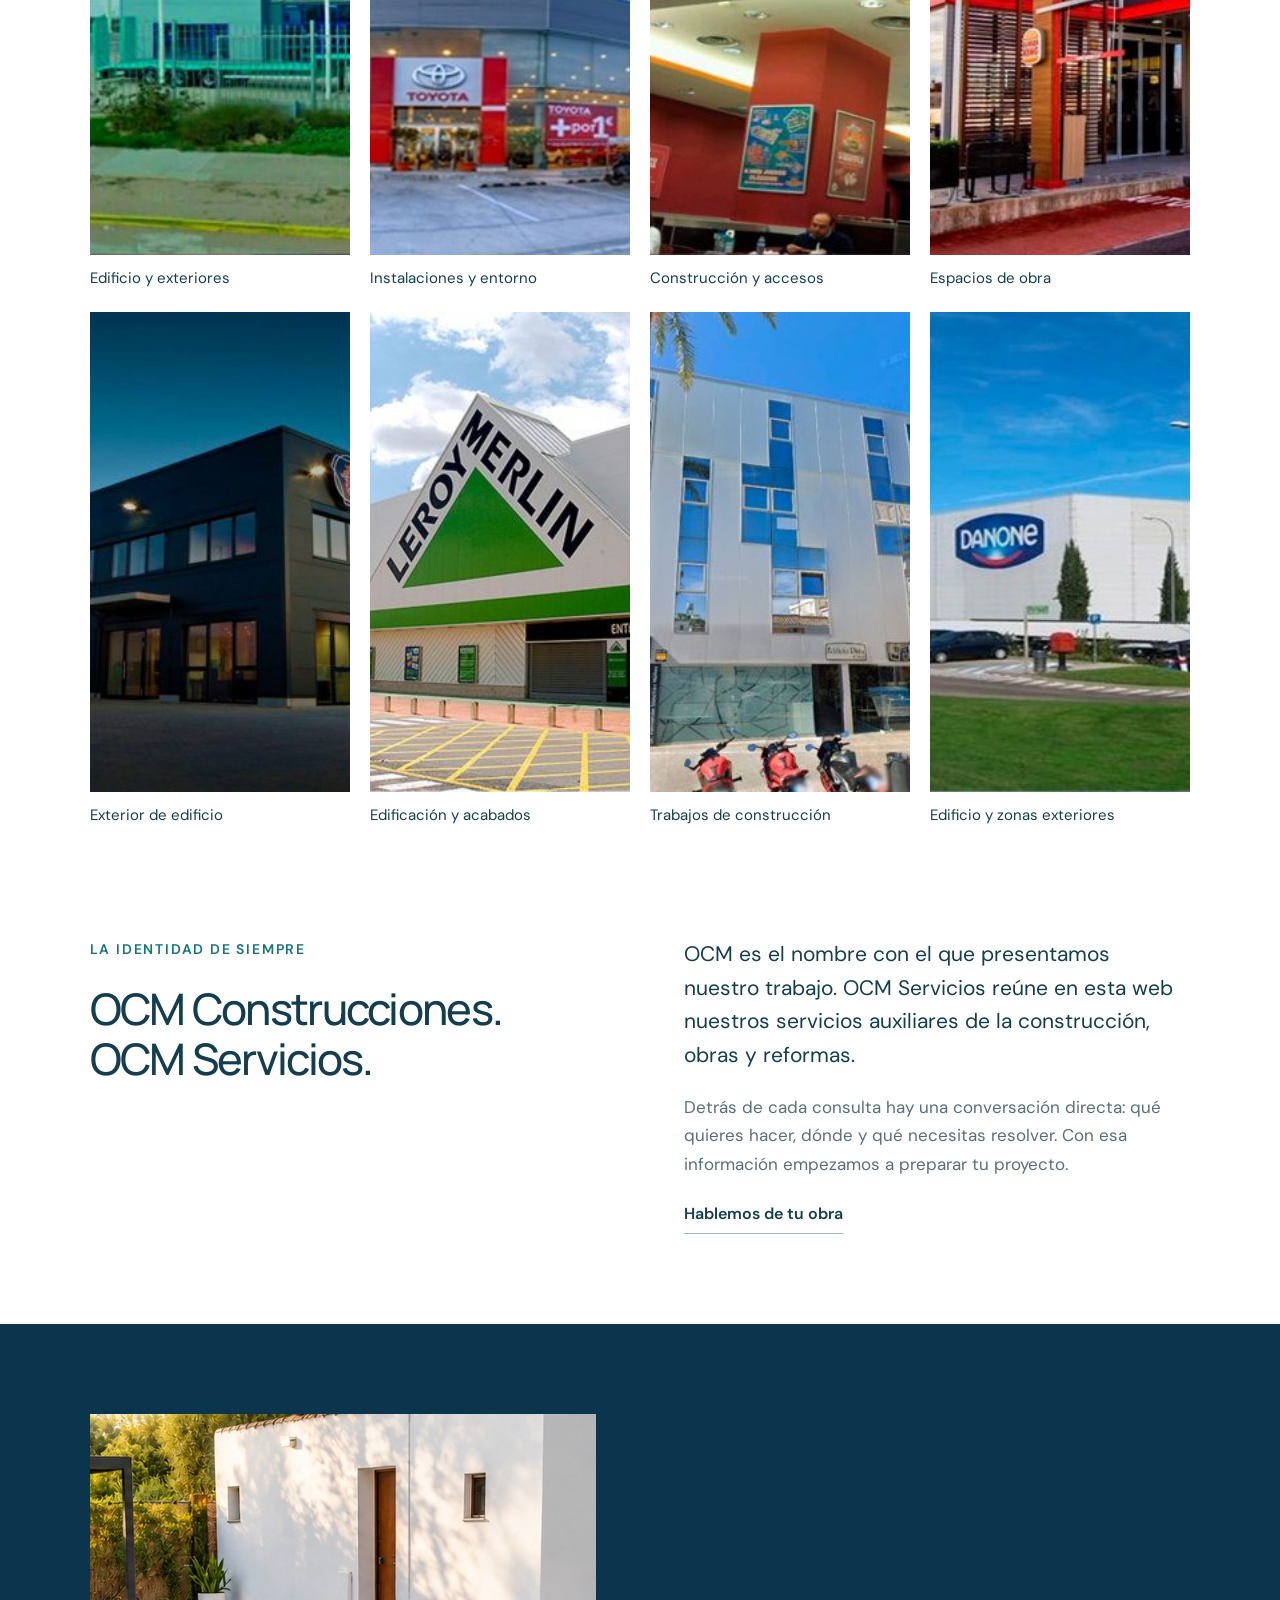
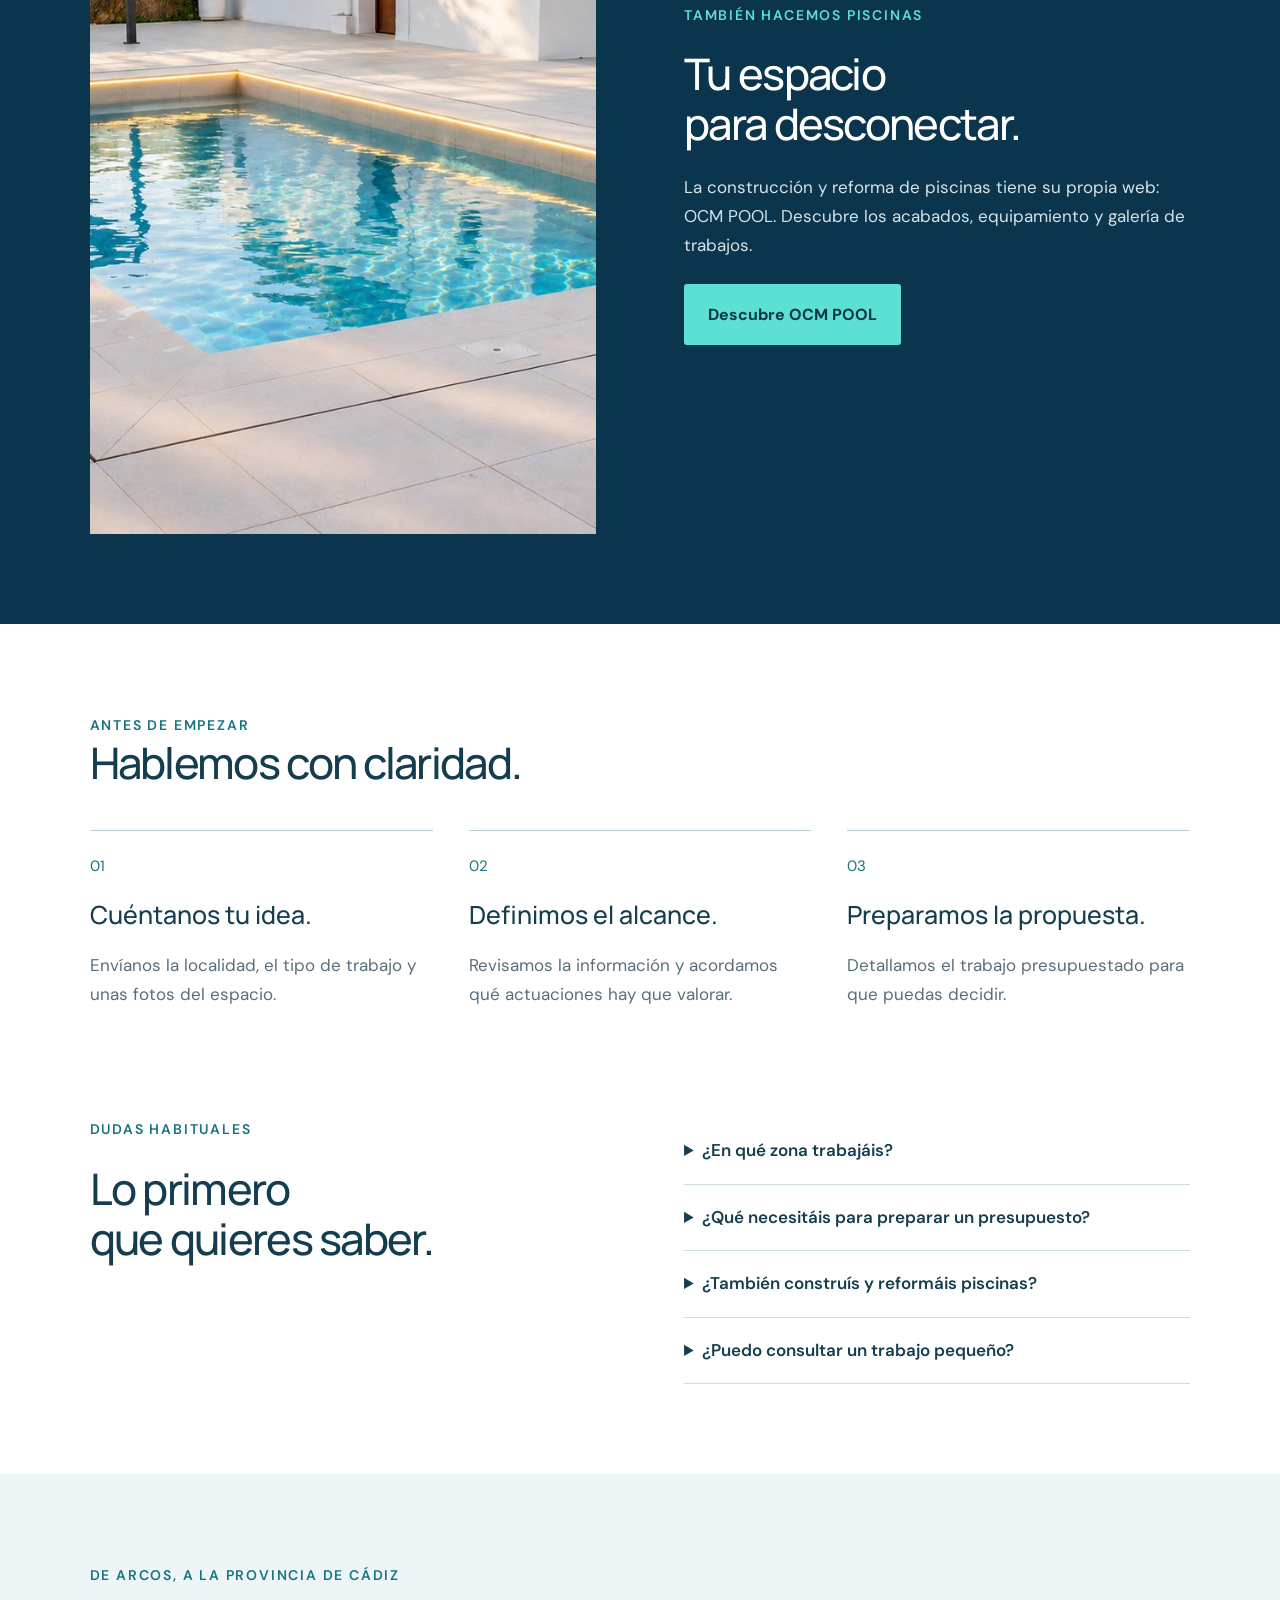
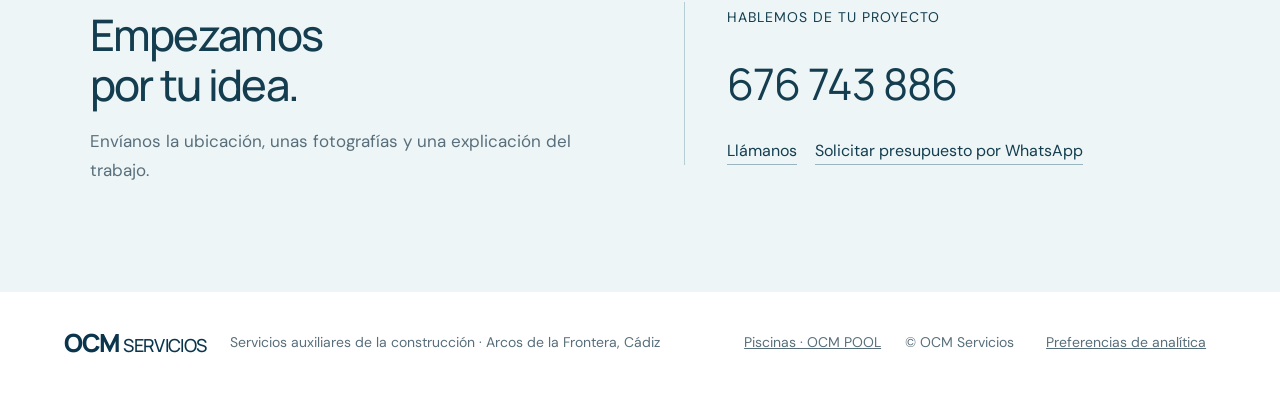
==== commit 4f2b7a95: "Actualizar teléfono de contacto a 676 743 886" ====
--- a/index.html
+++ b/index.html
@@ -1,16 +1,16 @@
 <!doctype html>
-<html lang="es"><head><meta charset="utf-8"><meta name="viewport" content="width=device-width,initial-scale=1"><title>Construcción y reformas en Arcos y Cádiz | OCM Servicios</title><meta name="description" content="Reformas integrales, baños y cocinas en Arcos de la Frontera y Cádiz. Albañilería, alicatados, impermeabilización, pintura, fontanería y electricidad."><link rel="canonical" href="https://ocmservicios.com/"><link rel="icon" href="data:image/svg+xml,%3Csvg xmlns='http://www.w3.org/2000/svg' viewBox='0 0 40 40'%3E%3Crect width='40' height='40' rx='6' fill='%230a354c'/%3E%3Cpath d='M9 29V17l11-8 11 8v12h-8V19h-6v10Z' fill='%235ce0d4'/%3E%3C/svg%3E"><link rel="stylesheet" href="style.css?v=20261011-servicios"><script src="site.js" defer></script><link rel="stylesheet" href="analytics.css?v=20261009"><script type="application/ld+json">{"@context":"https://schema.org","@graph":[{"@type":"Organization","@id":"https://ocmservicios.com/#organization","name":"OCM Servicios","alternateName":"OCM Construcciones","url":"https://ocmservicios.com/","telephone":"+34644282325","areaServed":["Arcos de la Frontera","Provincia de Cádiz"]},{"@type":"WebSite","name":"OCM Servicios","url":"https://ocmservicios.com/","inLanguage":"es","publisher":{"@id":"https://ocmservicios.com/#organization"}},{"@type":"Service","name":"Reformas integrales","description":"Revisamos el estado del espacio y definimos las actuaciones de albañilería, instalaciones y acabados. Concretamos contigo el alcance de la reforma para preparar un presupuesto detallado.","provider":{"@id":"https://ocmservicios.com/#organization"},"areaServed":["Arcos de la Frontera","Provincia de Cádiz"]},{"@type":"Service","name":"Baños y cocinas","description":"Renovamos baños y cocinas con trabajos de albañilería, solados, alicatados e instalaciones. Estudiamos la distribución y los acabados según el espacio y lo que necesitas.","provider":{"@id":"https://ocmservicios.com/#organization"},"areaServed":["Arcos de la Frontera","Provincia de Cádiz"]},{"@type":"Service","name":"Albañilería","description":"Realizamos trabajos de albañilería para obras y reformas: preparación de soportes, tabiquería y actuaciones en el espacio existente. Valoramos cada trabajo según el estado de la obra.","provider":{"@id":"https://ocmservicios.com/#organization"},"areaServed":["Arcos de la Frontera","Provincia de Cádiz"]},{"@type":"Service","name":"Solados y alicatados","description":"Colocamos pavimentos y revestimientos cerámicos en suelos y paredes. Revisamos el soporte y acordamos los materiales, el formato y la distribución antes de empezar.","provider":{"@id":"https://ocmservicios.com/#organization"},"areaServed":["Arcos de la Frontera","Provincia de Cádiz"]},{"@type":"Service","name":"Impermeabilización","description":"Estudiamos el origen de las filtraciones y el estado del soporte para valorar la impermeabilización. La solución depende de la zona afectada y del sistema adecuado para cada caso.","provider":{"@id":"https://ocmservicios.com/#organization"},"areaServed":["Arcos de la Frontera","Provincia de Cádiz"]},{"@type":"Service","name":"Pintura","description":"Preparamos superficies y realizamos trabajos de pintura en interiores y exteriores. Revisamos el estado de paredes y techos para concretar las reparaciones y el acabado.","provider":{"@id":"https://ocmservicios.com/#organization"},"areaServed":["Arcos de la Frontera","Provincia de Cádiz"]},{"@type":"Service","name":"Fontanería","description":"Realizamos trabajos de fontanería en obras y reformas, incluida la renovación de instalaciones de agua y desagües. Definimos las actuaciones necesarias según el estado y uso del espacio.","provider":{"@id":"https://ocmservicios.com/#organization"},"areaServed":["Arcos de la Frontera","Provincia de Cádiz"]},{"@type":"Service","name":"Electricidad","description":"Realizamos trabajos de electricidad en obras y reformas. Revisamos las necesidades de iluminación y los puntos de uso para concretar las actuaciones y el alcance del trabajo.","provider":{"@id":"https://ocmservicios.com/#organization"},"areaServed":["Arcos de la Frontera","Provincia de Cádiz"]}]}</script></head><body>
-<header class="header"><a class="brand" href="#inicio" aria-label="OCM Servicios, inicio"><strong>OCM<span> SERVICIOS</span></strong><small>SERVICIOS AUXILIARES DE LA CONSTRUCCIÓN</small></a><button class="menu-toggle" type="button" aria-expanded="false" aria-controls="nav">Menú</button><nav id="nav" aria-label="Navegación principal"><a href="#servicios">Servicios</a><a href="#trabajos">Trabajos</a><a href="#nosotros">OCM</a><a href="#contacto">Contacto</a></nav><a class="header-phone" href="tel:+34644282325">644 282 325</a></header>
-<main id="inicio"><section class="hero"><div class="hero-copy"><p class="eyebrow">ARCOS DE LA FRONTERA · CÁDIZ</p><h1>Construcción y reformas<br>en <em>Arcos y Cádiz.</em></h1><p class="intro">Reformas integrales, albañilería y renovación de baños y cocinas. Distintos oficios, un mismo compromiso con tu obra.</p><a class="button" href="https://wa.me/34644282325?text=Hola%20OCM%20Servicios%2C%20quiero%20consultar%20un%20proyecto." target="_blank" rel="noopener">Cuéntanos tu proyecto</a><p class="hero-note">OCM Construcciones, ahora también en la web.</p></div><div class="hero-photo"><img src="fotos/portada-planos-obra.png" alt="Ilustración conceptual: transición de un modelo arquitectónico 3D a una obra en construcción" width="1672" height="941" fetchpriority="high"><span>DEL PLANO A LA OBRA · IMAGEN CONCEPTUAL</span></div><div class="hero-bottom"><span>SERVICIOS AUXILIARES DE LA CONSTRUCCIÓN</span><a href="#servicios">Descubre lo que hacemos</a></div></section>
+<html lang="es"><head><meta charset="utf-8"><meta name="viewport" content="width=device-width,initial-scale=1"><title>Construcción y reformas en Arcos y Cádiz | OCM Servicios</title><meta name="description" content="Reformas integrales, baños y cocinas en Arcos de la Frontera y Cádiz. Albañilería, alicatados, impermeabilización, pintura, fontanería y electricidad."><link rel="canonical" href="https://ocmservicios.com/"><link rel="icon" href="data:image/svg+xml,%3Csvg xmlns='http://www.w3.org/2000/svg' viewBox='0 0 40 40'%3E%3Crect width='40' height='40' rx='6' fill='%230a354c'/%3E%3Cpath d='M9 29V17l11-8 11 8v12h-8V19h-6v10Z' fill='%235ce0d4'/%3E%3C/svg%3E"><link rel="stylesheet" href="style.css?v=20261011-servicios"><script src="site.js" defer></script><link rel="stylesheet" href="analytics.css?v=20261009"><script type="application/ld+json">{"@context":"https://schema.org","@graph":[{"@type":"Organization","@id":"https://ocmservicios.com/#organization","name":"OCM Servicios","alternateName":"OCM Construcciones","url":"https://ocmservicios.com/","telephone":"+34676743886","areaServed":["Arcos de la Frontera","Provincia de Cádiz"]},{"@type":"WebSite","name":"OCM Servicios","url":"https://ocmservicios.com/","inLanguage":"es","publisher":{"@id":"https://ocmservicios.com/#organization"}},{"@type":"Service","name":"Reformas integrales","description":"Revisamos el estado del espacio y definimos las actuaciones de albañilería, instalaciones y acabados. Concretamos contigo el alcance de la reforma para preparar un presupuesto detallado.","provider":{"@id":"https://ocmservicios.com/#organization"},"areaServed":["Arcos de la Frontera","Provincia de Cádiz"]},{"@type":"Service","name":"Baños y cocinas","description":"Renovamos baños y cocinas con trabajos de albañilería, solados, alicatados e instalaciones. Estudiamos la distribución y los acabados según el espacio y lo que necesitas.","provider":{"@id":"https://ocmservicios.com/#organization"},"areaServed":["Arcos de la Frontera","Provincia de Cádiz"]},{"@type":"Service","name":"Albañilería","description":"Realizamos trabajos de albañilería para obras y reformas: preparación de soportes, tabiquería y actuaciones en el espacio existente. Valoramos cada trabajo según el estado de la obra.","provider":{"@id":"https://ocmservicios.com/#organization"},"areaServed":["Arcos de la Frontera","Provincia de Cádiz"]},{"@type":"Service","name":"Solados y alicatados","description":"Colocamos pavimentos y revestimientos cerámicos en suelos y paredes. Revisamos el soporte y acordamos los materiales, el formato y la distribución antes de empezar.","provider":{"@id":"https://ocmservicios.com/#organization"},"areaServed":["Arcos de la Frontera","Provincia de Cádiz"]},{"@type":"Service","name":"Impermeabilización","description":"Estudiamos el origen de las filtraciones y el estado del soporte para valorar la impermeabilización. La solución depende de la zona afectada y del sistema adecuado para cada caso.","provider":{"@id":"https://ocmservicios.com/#organization"},"areaServed":["Arcos de la Frontera","Provincia de Cádiz"]},{"@type":"Service","name":"Pintura","description":"Preparamos superficies y realizamos trabajos de pintura en interiores y exteriores. Revisamos el estado de paredes y techos para concretar las reparaciones y el acabado.","provider":{"@id":"https://ocmservicios.com/#organization"},"areaServed":["Arcos de la Frontera","Provincia de Cádiz"]},{"@type":"Service","name":"Fontanería","description":"Realizamos trabajos de fontanería en obras y reformas, incluida la renovación de instalaciones de agua y desagües. Definimos las actuaciones necesarias según el estado y uso del espacio.","provider":{"@id":"https://ocmservicios.com/#organization"},"areaServed":["Arcos de la Frontera","Provincia de Cádiz"]},{"@type":"Service","name":"Electricidad","description":"Realizamos trabajos de electricidad en obras y reformas. Revisamos las necesidades de iluminación y los puntos de uso para concretar las actuaciones y el alcance del trabajo.","provider":{"@id":"https://ocmservicios.com/#organization"},"areaServed":["Arcos de la Frontera","Provincia de Cádiz"]}]}</script></head><body>
+<header class="header"><a class="brand" href="#inicio" aria-label="OCM Servicios, inicio"><strong>OCM<span> SERVICIOS</span></strong><small>SERVICIOS AUXILIARES DE LA CONSTRUCCIÓN</small></a><button class="menu-toggle" type="button" aria-expanded="false" aria-controls="nav">Menú</button><nav id="nav" aria-label="Navegación principal"><a href="#servicios">Servicios</a><a href="#trabajos">Trabajos</a><a href="#nosotros">OCM</a><a href="#contacto">Contacto</a></nav><a class="header-phone" href="tel:+34676743886">676 743 886</a></header>
+<main id="inicio"><section class="hero"><div class="hero-copy"><p class="eyebrow">ARCOS DE LA FRONTERA · CÁDIZ</p><h1>Construcción y reformas<br>en <em>Arcos y Cádiz.</em></h1><p class="intro">Reformas integrales, albañilería y renovación de baños y cocinas. Distintos oficios, un mismo compromiso con tu obra.</p><a class="button" href="https://wa.me/34676743886?text=Hola%20OCM%20Servicios%2C%20quiero%20consultar%20un%20proyecto." target="_blank" rel="noopener">Cuéntanos tu proyecto</a><p class="hero-note">OCM Construcciones, ahora también en la web.</p></div><div class="hero-photo"><img src="fotos/portada-planos-obra.png" alt="Ilustración conceptual: transición de un modelo arquitectónico 3D a una obra en construcción" width="1672" height="941" fetchpriority="high"><span>DEL PLANO A LA OBRA · IMAGEN CONCEPTUAL</span></div><div class="hero-bottom"><span>SERVICIOS AUXILIARES DE LA CONSTRUCCIÓN</span><a href="#servicios">Descubre lo que hacemos</a></div></section>
 <section class="intro-section section"><div><p class="eyebrow">OCM SERVICIOS</p><h2>Reformas en Arcos<br>de la Frontera.</h2></div><div class="prose"><p>Una reforma, una nueva construcción o un trabajo concreto. El primer paso es entender qué necesitas.</p><p>Trabajamos desde Arcos de la Frontera para proyectos en la provincia de Cádiz. Estudiamos el espacio, definimos el alcance y preparamos un presupuesto para tu obra.</p></div></section>
-<section class="services section" id="servicios"><div class="section-heading"><p class="eyebrow">QUÉ PODEMOS HACER POR TI</p><h2>Servicios de construcción y reformas</h2></div><div class="service-grid"><article id="servicio-1"><span class="index">01 / OCM SERVICIOS</span><h3>Reformas integrales</h3><p>Revisamos el estado del espacio y definimos las actuaciones de albañilería, instalaciones y acabados. Concretamos contigo el alcance de la reforma para preparar un presupuesto detallado.</p><a href="https://wa.me/34644282325?text=Hola%20OCM%20Servicios%2C%20quiero%20solicitar%20presupuesto%20para%20reformas%20integrales.%20Localidad%3A%20" target="_blank" rel="noopener">Consultar reformas integrales</a></article><article id="servicio-2"><span class="index">02 / OCM SERVICIOS</span><h3>Baños y cocinas</h3><p>Renovamos baños y cocinas con trabajos de albañilería, solados, alicatados e instalaciones. Estudiamos la distribución y los acabados según el espacio y lo que necesitas.</p><a href="https://wa.me/34644282325?text=Hola%20OCM%20Servicios%2C%20quiero%20solicitar%20presupuesto%20para%20ba%C3%B1os%20y%20cocinas.%20Localidad%3A%20" target="_blank" rel="noopener">Consultar baños y cocinas</a></article><article id="servicio-3"><span class="index">03 / OCM SERVICIOS</span><h3>Albañilería</h3><p>Realizamos trabajos de albañilería para obras y reformas: preparación de soportes, tabiquería y actuaciones en el espacio existente. Valoramos cada trabajo según el estado de la obra.</p><a href="https://wa.me/34644282325?text=Hola%20OCM%20Servicios%2C%20quiero%20solicitar%20presupuesto%20para%20alba%C3%B1iler%C3%ADa.%20Localidad%3A%20" target="_blank" rel="noopener">Consultar albañilería</a></article><article id="servicio-4"><span class="index">04 / OCM SERVICIOS</span><h3>Solados y alicatados</h3><p>Colocamos pavimentos y revestimientos cerámicos en suelos y paredes. Revisamos el soporte y acordamos los materiales, el formato y la distribución antes de empezar.</p><a href="https://wa.me/34644282325?text=Hola%20OCM%20Servicios%2C%20quiero%20solicitar%20presupuesto%20para%20solados%20y%20alicatados.%20Localidad%3A%20" target="_blank" rel="noopener">Consultar solados y alicatados</a></article><article id="servicio-5"><span class="index">05 / OCM SERVICIOS</span><h3>Impermeabilización</h3><p>Estudiamos el origen de las filtraciones y el estado del soporte para valorar la impermeabilización. La solución depende de la zona afectada y del sistema adecuado para cada caso.</p><a href="https://wa.me/34644282325?text=Hola%20OCM%20Servicios%2C%20quiero%20solicitar%20presupuesto%20para%20impermeabilizaci%C3%B3n.%20Localidad%3A%20" target="_blank" rel="noopener">Consultar impermeabilización</a></article><article id="servicio-6"><span class="index">06 / OCM SERVICIOS</span><h3>Pintura</h3><p>Preparamos superficies y realizamos trabajos de pintura en interiores y exteriores. Revisamos el estado de paredes y techos para concretar las reparaciones y el acabado.</p><a href="https://wa.me/34644282325?text=Hola%20OCM%20Servicios%2C%20quiero%20solicitar%20presupuesto%20para%20pintura.%20Localidad%3A%20" target="_blank" rel="noopener">Consultar pintura</a></article><article id="servicio-7"><span class="index">07 / OCM SERVICIOS</span><h3>Fontanería</h3><p>Realizamos trabajos de fontanería en obras y reformas, incluida la renovación de instalaciones de agua y desagües. Definimos las actuaciones necesarias según el estado y uso del espacio.</p><a href="https://wa.me/34644282325?text=Hola%20OCM%20Servicios%2C%20quiero%20solicitar%20presupuesto%20para%20fontaner%C3%ADa.%20Localidad%3A%20" target="_blank" rel="noopener">Consultar fontanería</a></article><article id="servicio-8"><span class="index">08 / OCM SERVICIOS</span><h3>Electricidad</h3><p>Realizamos trabajos de electricidad en obras y reformas. Revisamos las necesidades de iluminación y los puntos de uso para concretar las actuaciones y el alcance del trabajo.</p><a href="https://wa.me/34644282325?text=Hola%20OCM%20Servicios%2C%20quiero%20solicitar%20presupuesto%20para%20electricidad.%20Localidad%3A%20" target="_blank" rel="noopener">Consultar electricidad</a></article></div></section>
+<section class="services section" id="servicios"><div class="section-heading"><p class="eyebrow">QUÉ PODEMOS HACER POR TI</p><h2>Servicios de construcción y reformas</h2></div><div class="service-grid"><article id="servicio-1"><span class="index">01 / OCM SERVICIOS</span><h3>Reformas integrales</h3><p>Revisamos el estado del espacio y definimos las actuaciones de albañilería, instalaciones y acabados. Concretamos contigo el alcance de la reforma para preparar un presupuesto detallado.</p><a href="https://wa.me/34676743886?text=Hola%20OCM%20Servicios%2C%20quiero%20solicitar%20presupuesto%20para%20reformas%20integrales.%20Localidad%3A%20" target="_blank" rel="noopener">Consultar reformas integrales</a></article><article id="servicio-2"><span class="index">02 / OCM SERVICIOS</span><h3>Baños y cocinas</h3><p>Renovamos baños y cocinas con trabajos de albañilería, solados, alicatados e instalaciones. Estudiamos la distribución y los acabados según el espacio y lo que necesitas.</p><a href="https://wa.me/34676743886?text=Hola%20OCM%20Servicios%2C%20quiero%20solicitar%20presupuesto%20para%20ba%C3%B1os%20y%20cocinas.%20Localidad%3A%20" target="_blank" rel="noopener">Consultar baños y cocinas</a></article><article id="servicio-3"><span class="index">03 / OCM SERVICIOS</span><h3>Albañilería</h3><p>Realizamos trabajos de albañilería para obras y reformas: preparación de soportes, tabiquería y actuaciones en el espacio existente. Valoramos cada trabajo según el estado de la obra.</p><a href="https://wa.me/34676743886?text=Hola%20OCM%20Servicios%2C%20quiero%20solicitar%20presupuesto%20para%20alba%C3%B1iler%C3%ADa.%20Localidad%3A%20" target="_blank" rel="noopener">Consultar albañilería</a></article><article id="servicio-4"><span class="index">04 / OCM SERVICIOS</span><h3>Solados y alicatados</h3><p>Colocamos pavimentos y revestimientos cerámicos en suelos y paredes. Revisamos el soporte y acordamos los materiales, el formato y la distribución antes de empezar.</p><a href="https://wa.me/34676743886?text=Hola%20OCM%20Servicios%2C%20quiero%20solicitar%20presupuesto%20para%20solados%20y%20alicatados.%20Localidad%3A%20" target="_blank" rel="noopener">Consultar solados y alicatados</a></article><article id="servicio-5"><span class="index">05 / OCM SERVICIOS</span><h3>Impermeabilización</h3><p>Estudiamos el origen de las filtraciones y el estado del soporte para valorar la impermeabilización. La solución depende de la zona afectada y del sistema adecuado para cada caso.</p><a href="https://wa.me/34676743886?text=Hola%20OCM%20Servicios%2C%20quiero%20solicitar%20presupuesto%20para%20impermeabilizaci%C3%B3n.%20Localidad%3A%20" target="_blank" rel="noopener">Consultar impermeabilización</a></article><article id="servicio-6"><span class="index">06 / OCM SERVICIOS</span><h3>Pintura</h3><p>Preparamos superficies y realizamos trabajos de pintura en interiores y exteriores. Revisamos el estado de paredes y techos para concretar las reparaciones y el acabado.</p><a href="https://wa.me/34676743886?text=Hola%20OCM%20Servicios%2C%20quiero%20solicitar%20presupuesto%20para%20pintura.%20Localidad%3A%20" target="_blank" rel="noopener">Consultar pintura</a></article><article id="servicio-7"><span class="index">07 / OCM SERVICIOS</span><h3>Fontanería</h3><p>Realizamos trabajos de fontanería en obras y reformas, incluida la renovación de instalaciones de agua y desagües. Definimos las actuaciones necesarias según el estado y uso del espacio.</p><a href="https://wa.me/34676743886?text=Hola%20OCM%20Servicios%2C%20quiero%20solicitar%20presupuesto%20para%20fontaner%C3%ADa.%20Localidad%3A%20" target="_blank" rel="noopener">Consultar fontanería</a></article><article id="servicio-8"><span class="index">08 / OCM SERVICIOS</span><h3>Electricidad</h3><p>Realizamos trabajos de electricidad en obras y reformas. Revisamos las necesidades de iluminación y los puntos de uso para concretar las actuaciones y el alcance del trabajo.</p><a href="https://wa.me/34676743886?text=Hola%20OCM%20Servicios%2C%20quiero%20solicitar%20presupuesto%20para%20electricidad.%20Localidad%3A%20" target="_blank" rel="noopener">Consultar electricidad</a></article></div></section>
 <section class="portfolio section" id="trabajos"><div class="section-heading"><p class="eyebrow">CONSTRUCCIÓN Y EXTERIORES</p><h2>La obra, en imágenes.</h2><p>Una selección de nuestra galería. Pulsa una fotografía para verla con más detalle.</p></div><div class="gallery" id="gallery"></div></section>
-<section class="about section" id="nosotros"><div><p class="eyebrow">LA IDENTIDAD DE SIEMPRE</p><h2>OCM Construcciones.<br>OCM Servicios.</h2></div><div class="prose"><p>OCM es el nombre con el que presentamos nuestro trabajo. OCM Servicios reúne en esta web nuestros servicios auxiliares de la construcción, obras y reformas.</p><p>Detrás de cada consulta hay una conversación directa: qué quieres hacer, dónde y qué necesitas resolver. Con esa información empezamos a preparar tu proyecto.</p><a class="text-link" href="tel:+34644282325">Hablemos de tu obra</a></div></section>
+<section class="about section" id="nosotros"><div><p class="eyebrow">LA IDENTIDAD DE SIEMPRE</p><h2>OCM Construcciones.<br>OCM Servicios.</h2></div><div class="prose"><p>OCM es el nombre con el que presentamos nuestro trabajo. OCM Servicios reúne en esta web nuestros servicios auxiliares de la construcción, obras y reformas.</p><p>Detrás de cada consulta hay una conversación directa: qué quieres hacer, dónde y qué necesitas resolver. Con esa información empezamos a preparar tu proyecto.</p><a class="text-link" href="tel:+34676743886">Hablemos de tu obra</a></div></section>
 <section class="pool section"><div class="pool-photo"><img src="fotos/piscina.jpg" alt="Piscina y terraza en la web de OCM POOL" width="1280" height="720"></div><div><p class="eyebrow">TAMBIÉN HACEMOS PISCINAS</p><h2>Tu espacio<br>para desconectar.</h2><p>La construcción y reforma de piscinas tiene su propia web: OCM POOL. Descubre los acabados, equipamiento y galería de trabajos.</p><a class="button" href="https://www.mrpool.es/" target="_blank" rel="noopener">Descubre OCM POOL</a></div></section>
 <section class="process section"><div class="section-heading"><p class="eyebrow">ANTES DE EMPEZAR</p><h2>Hablemos con claridad.</h2></div><ol><li><span>01</span><h3>Cuéntanos tu idea.</h3><p>Envíanos la localidad, el tipo de trabajo y unas fotos del espacio.</p></li><li><span>02</span><h3>Definimos el alcance.</h3><p>Revisamos la información y acordamos qué actuaciones hay que valorar.</p></li><li><span>03</span><h3>Preparamos la propuesta.</h3><p>Detallamos el trabajo presupuestado para que puedas decidir.</p></li></ol></section>
 <section class="faq section"><div><p class="eyebrow">DUDAS HABITUALES</p><h2>Lo primero<br>que quieres saber.</h2></div><div><details><summary>¿En qué zona trabajáis?</summary><p>Partimos de Arcos de la Frontera y atendemos consultas para trabajos en la provincia de Cádiz. Dinos la ubicación para valorar tu proyecto.</p></details><details><summary>¿Qué necesitáis para preparar un presupuesto?</summary><p>La localidad, una explicación del trabajo, fotografías y medidas aproximadas si las tienes. A partir de ahí concretaremos la información necesaria.</p></details><details><summary>¿También construís y reformáis piscinas?</summary><p>Sí. Puedes conocer nuestra actividad de piscinas en <a href="https://www.mrpool.es/">OCM POOL · mrpool.es</a>.</p></details><details><summary>¿Puedo consultar un trabajo pequeño?</summary><p>Cuéntanos lo que necesitas. Valoramos cada consulta según el alcance y la disponibilidad.</p></details></div></section>
-<section class="contact section" id="contacto"><div><p class="eyebrow">DE ARCOS, A LA PROVINCIA DE CÁDIZ</p><h2>Empezamos<br>por tu idea.</h2><p>Envíanos la ubicación, unas fotografías y una explicación del trabajo.</p></div><div class="contact-box"><span>HABLEMOS DE TU PROYECTO</span><a class="phone" href="tel:+34644282325">644 282 325</a><div class="contact-actions"><a href="tel:+34644282325">Llámanos</a><a href="https://wa.me/34644282325?text=Hola%20OCM%20Servicios%2C%20quiero%20solicitar%20un%20presupuesto.%20Localidad%3A%20%20Trabajo%3A" target="_blank" rel="noopener">Solicitar presupuesto por WhatsApp</a></div></div></section></main>
-<footer><a class="brand" href="#inicio"><strong>OCM<span> SERVICIOS</span></strong></a><p>Servicios auxiliares de la construcción · Arcos de la Frontera, Cádiz</p><a href="https://www.mrpool.es/">Piscinas · OCM POOL</a><span>© OCM Servicios</span></footer><a class="mobile-whatsapp" href="https://wa.me/34644282325?text=Hola%20OCM%20Servicios%2C%20quiero%20solicitar%20un%20presupuesto." target="_blank" rel="noopener">WhatsApp · Presupuesto</a>
+<section class="contact section" id="contacto"><div><p class="eyebrow">DE ARCOS, A LA PROVINCIA DE CÁDIZ</p><h2>Empezamos<br>por tu idea.</h2><p>Envíanos la ubicación, unas fotografías y una explicación del trabajo.</p></div><div class="contact-box"><span>HABLEMOS DE TU PROYECTO</span><a class="phone" href="tel:+34676743886">676 743 886</a><div class="contact-actions"><a href="tel:+34676743886">Llámanos</a><a href="https://wa.me/34676743886?text=Hola%20OCM%20Servicios%2C%20quiero%20solicitar%20un%20presupuesto.%20Localidad%3A%20%20Trabajo%3A" target="_blank" rel="noopener">Solicitar presupuesto por WhatsApp</a></div></div></section></main>
+<footer><a class="brand" href="#inicio"><strong>OCM<span> SERVICIOS</span></strong></a><p>Servicios auxiliares de la construcción · Arcos de la Frontera, Cádiz</p><a href="https://www.mrpool.es/">Piscinas · OCM POOL</a><span>© OCM Servicios</span></footer><a class="mobile-whatsapp" href="https://wa.me/34676743886?text=Hola%20OCM%20Servicios%2C%20quiero%20solicitar%20un%20presupuesto." target="_blank" rel="noopener">WhatsApp · Presupuesto</a>
 <dialog id="photo-dialog" aria-label="Fotografía ampliada"><div class="dialog-bar"><p id="photo-caption"></p><button id="photo-close" type="button">Cerrar</button></div><img id="photo-full" alt=""><div class="dialog-controls"><button id="photo-prev" type="button">Anterior</button><button id="photo-next" type="button">Siguiente</button></div></dialog>
 <script src="analytics-config.js?v=20261009" defer></script><script src="analytics.js?v=20261009" defer></script></body></html>
 
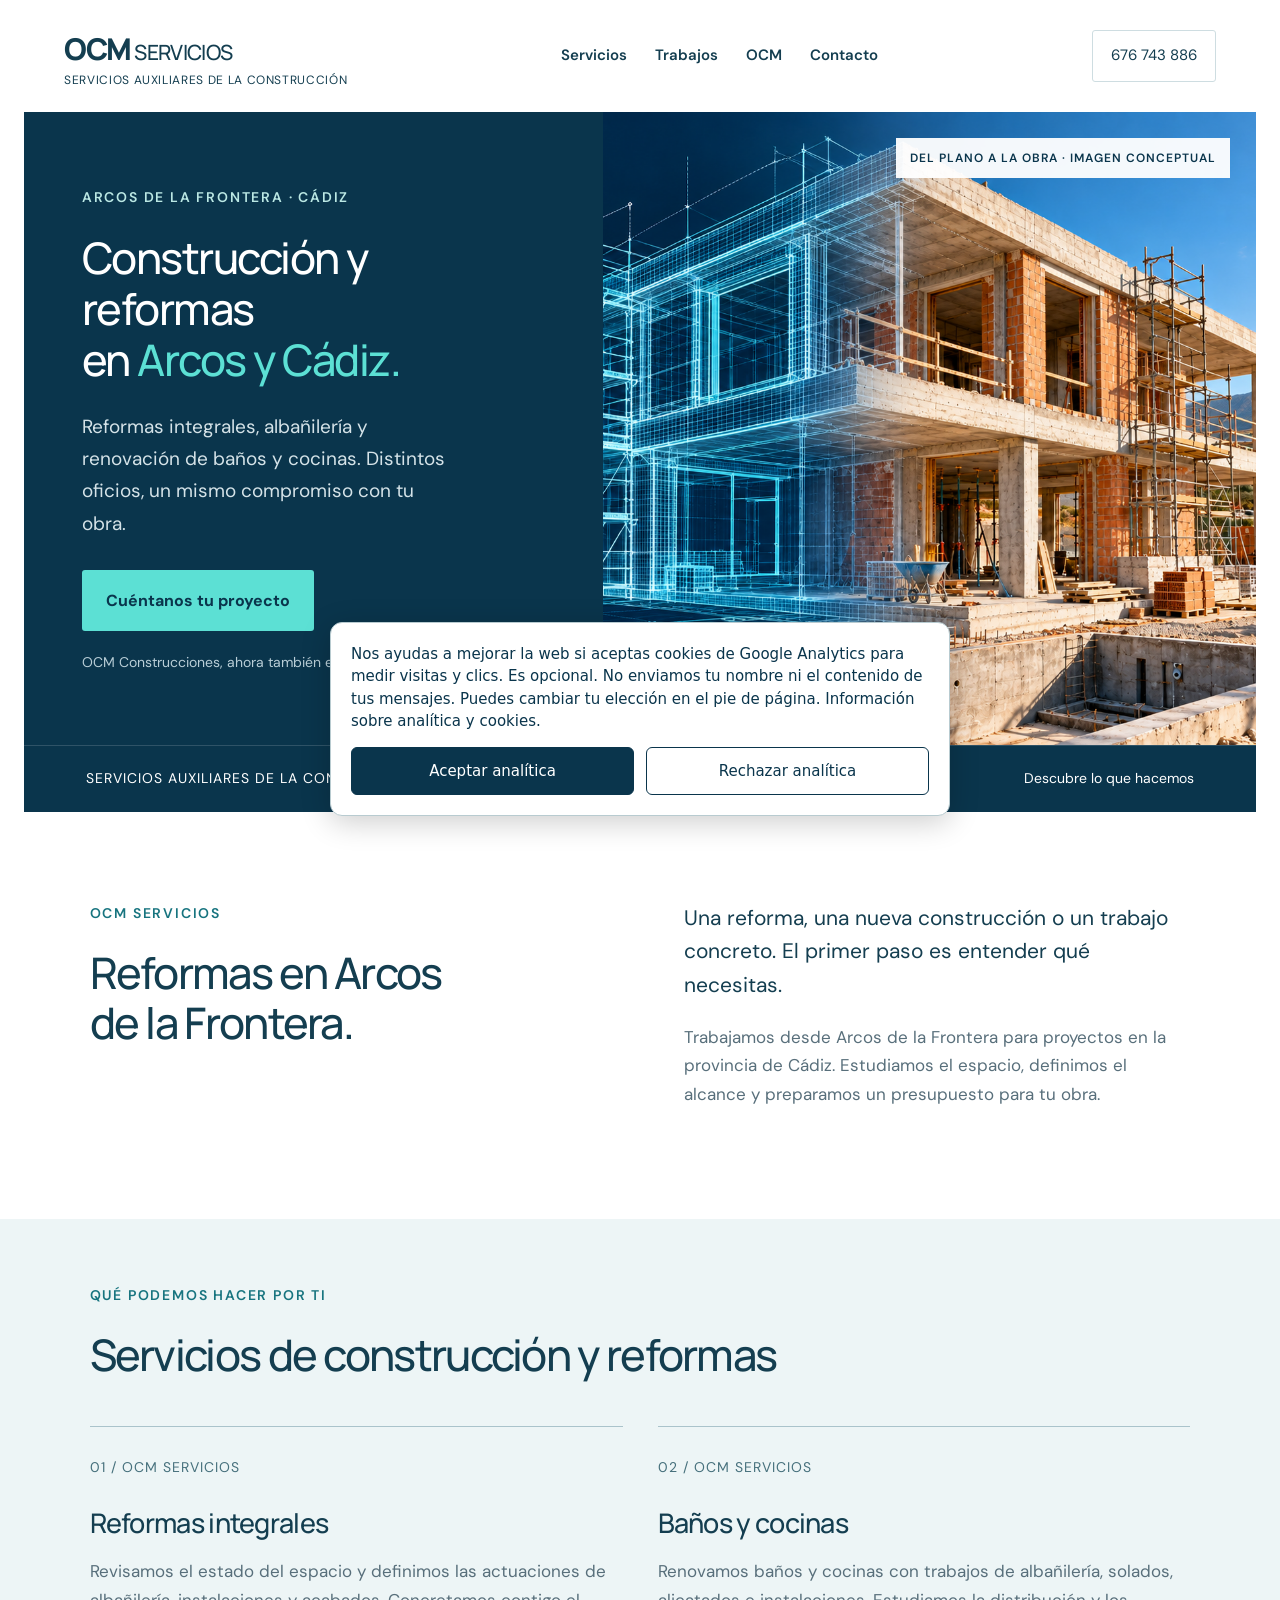
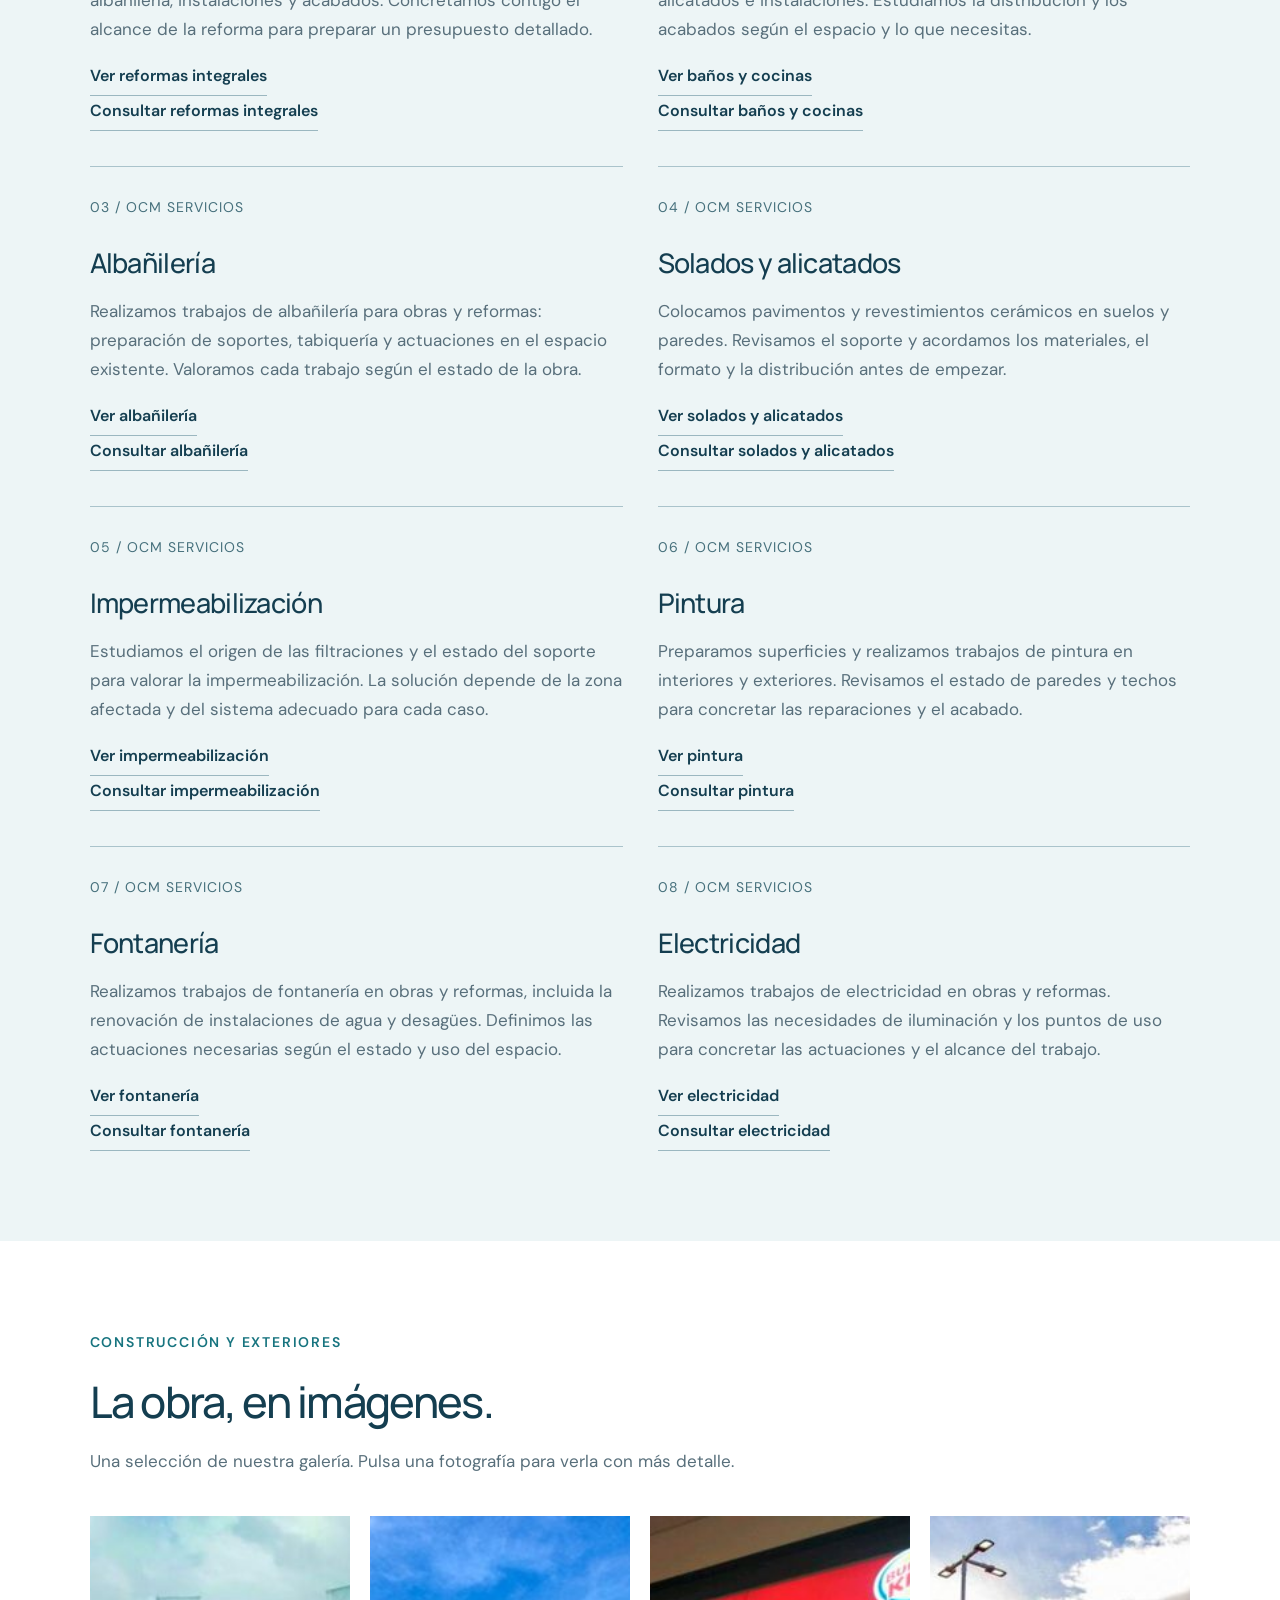
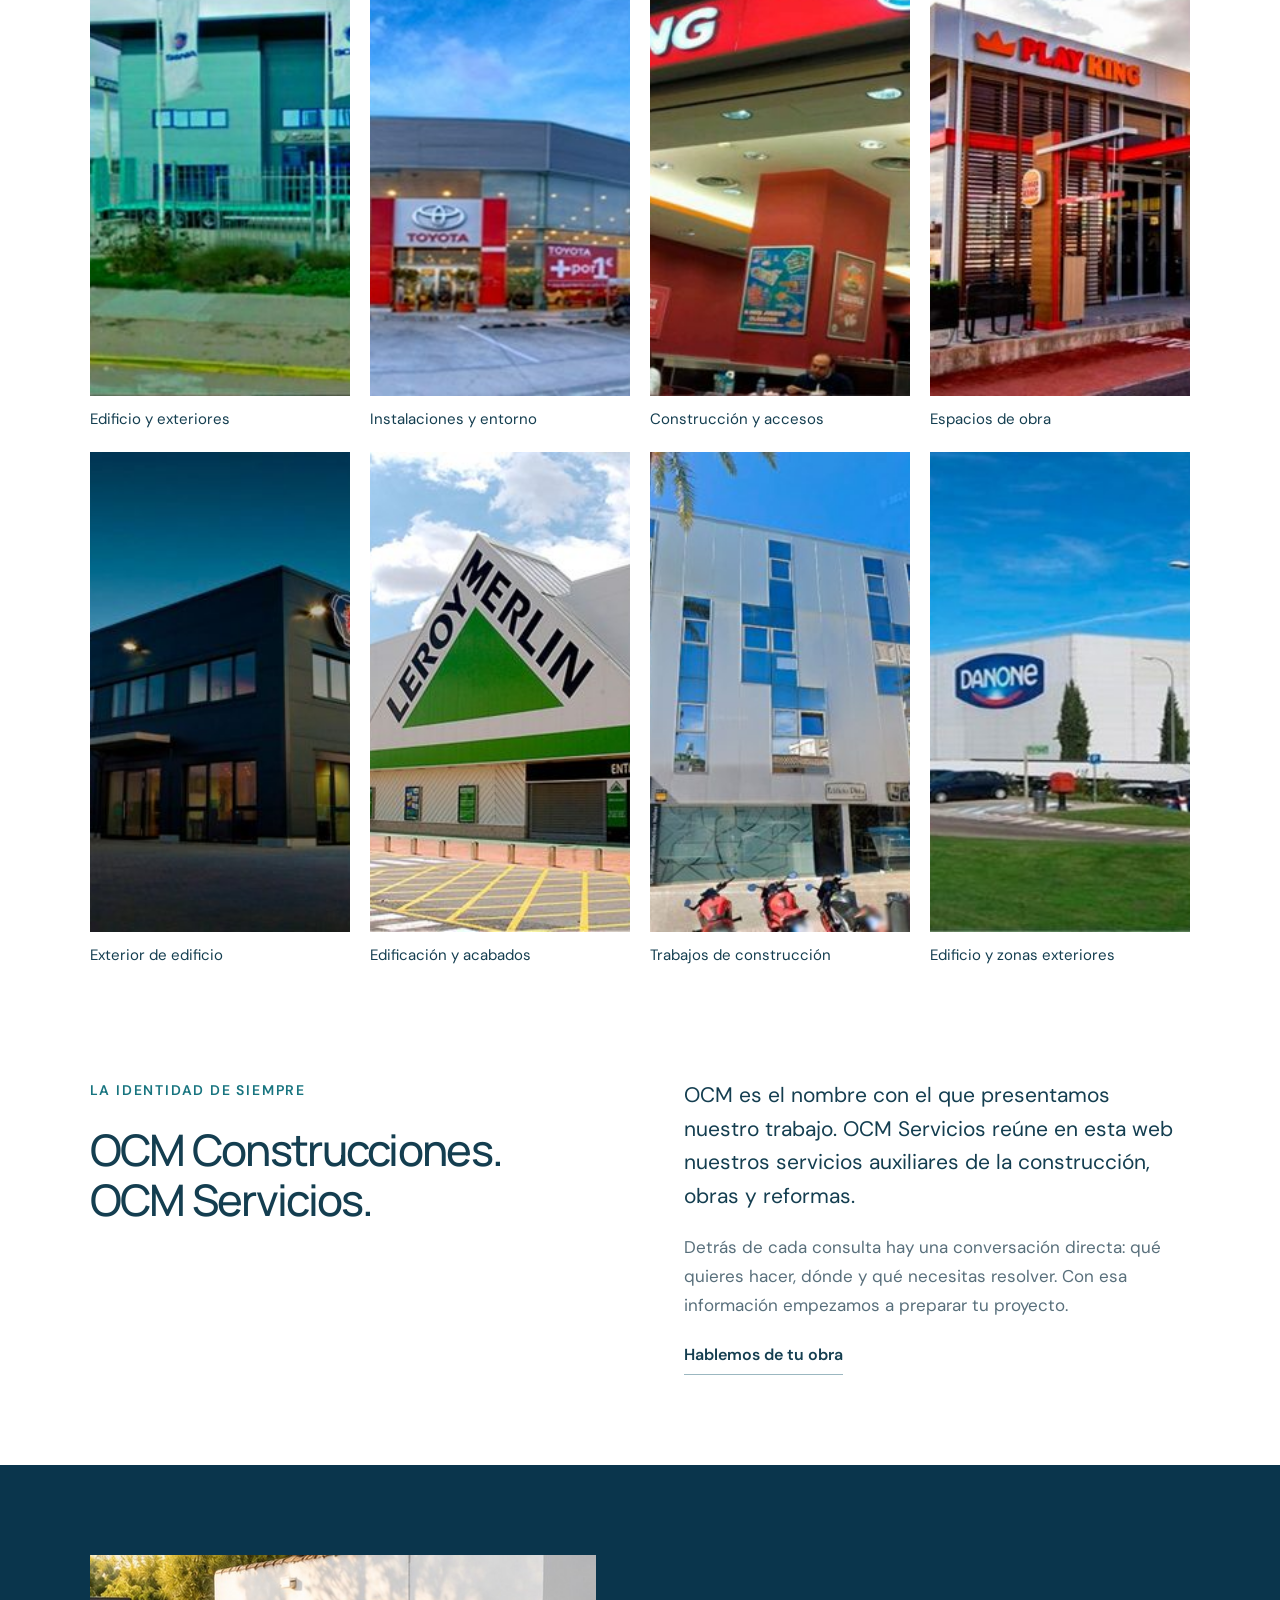
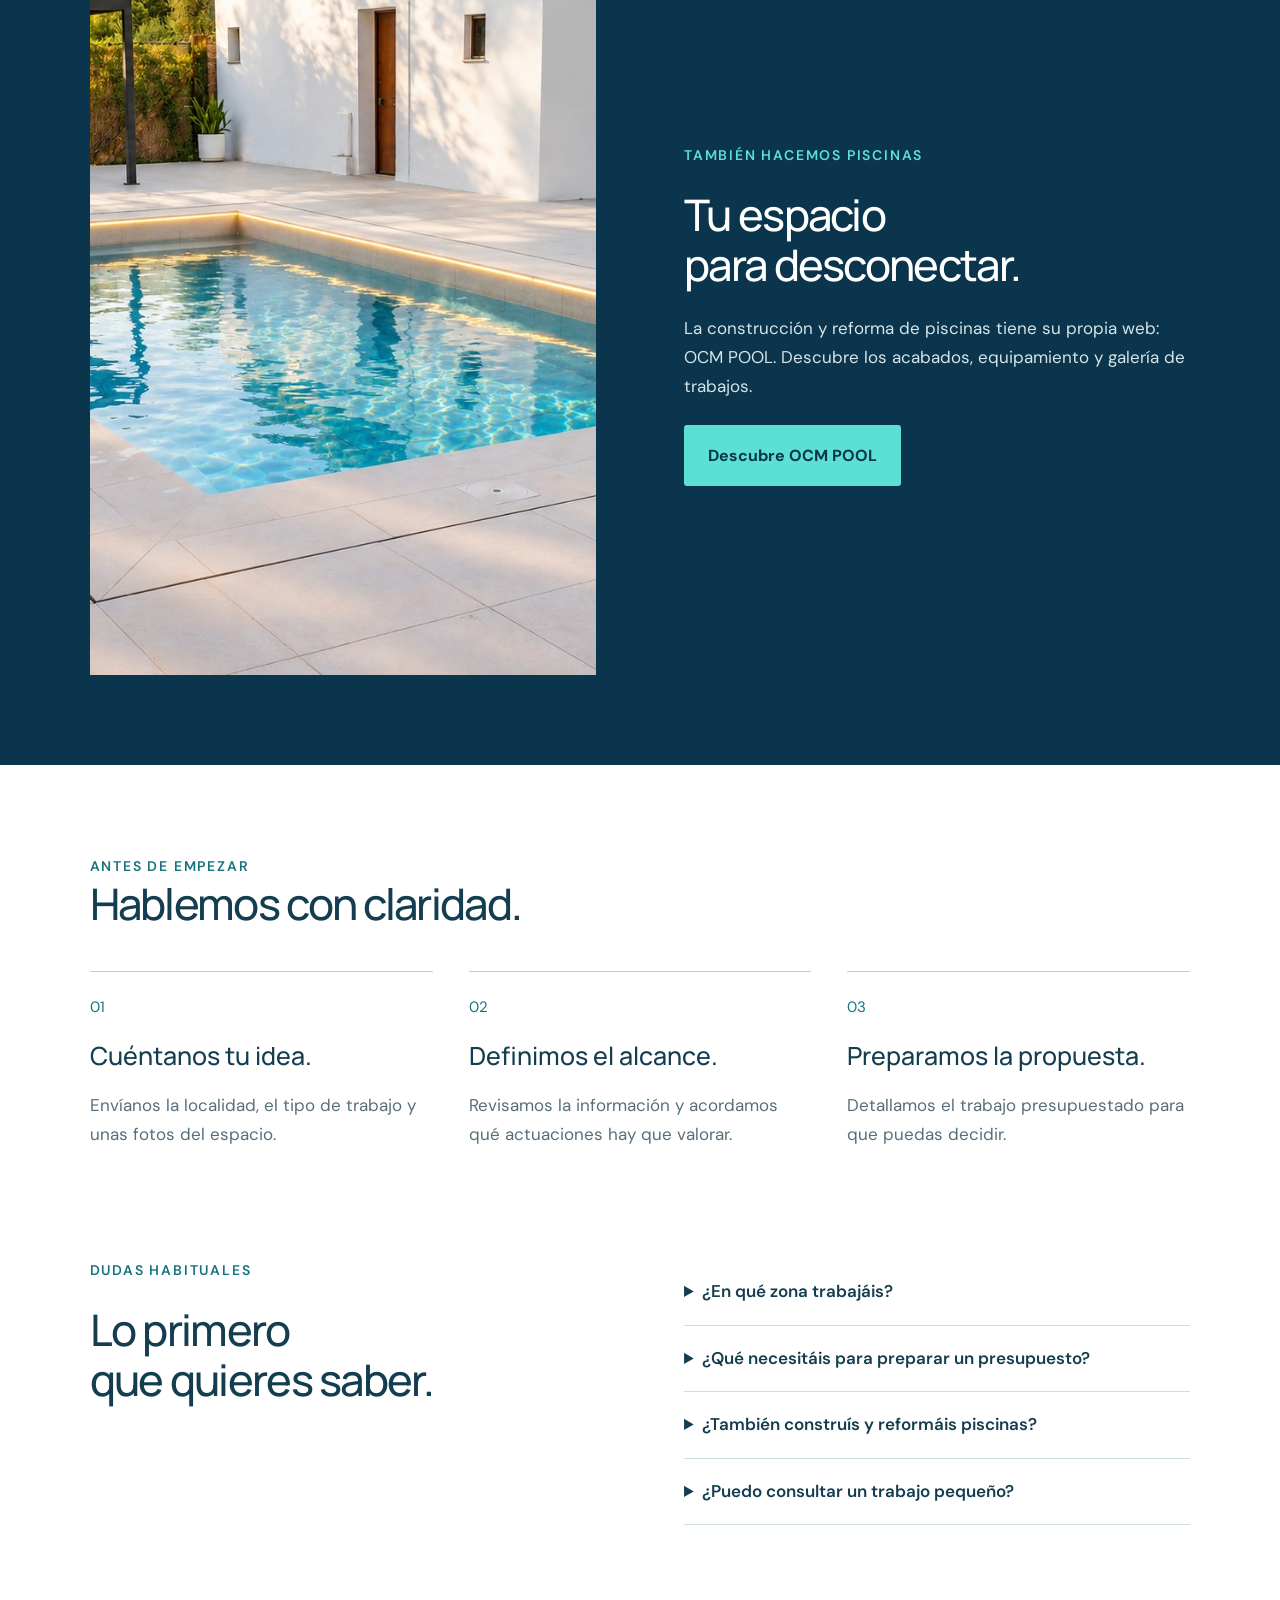
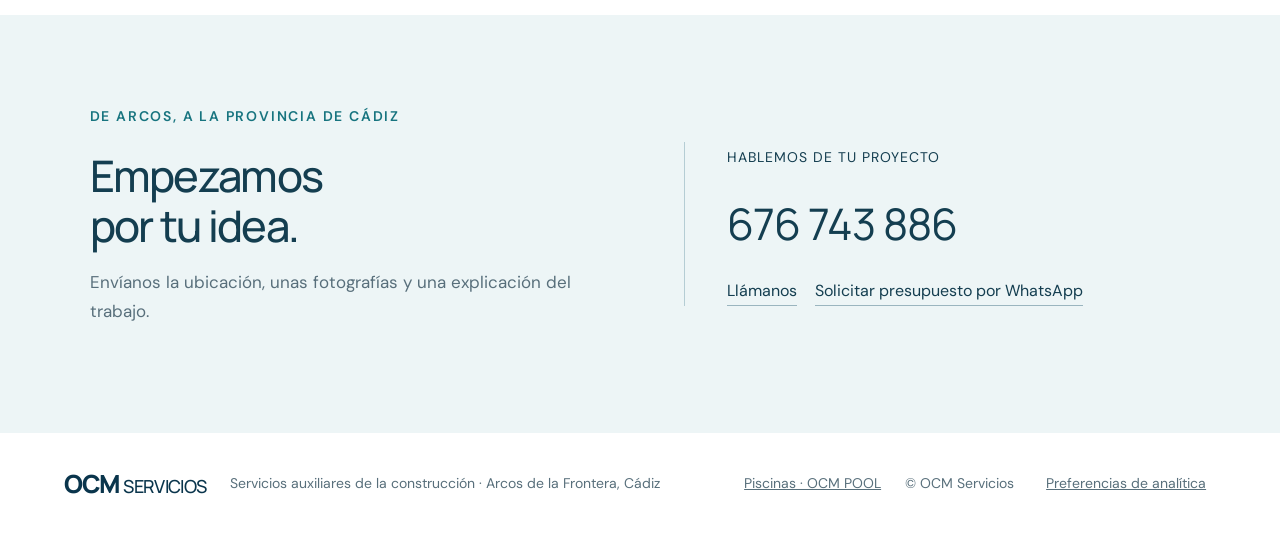
==== commit 898272a5: "Añadir ocho páginas de servicios y actualizar sitemap" ====
--- a/index.html
+++ b/index.html
@@ -3,7 +3,7 @@
 <header class="header"><a class="brand" href="#inicio" aria-label="OCM Servicios, inicio"><strong>OCM<span> SERVICIOS</span></strong><small>SERVICIOS AUXILIARES DE LA CONSTRUCCIÓN</small></a><button class="menu-toggle" type="button" aria-expanded="false" aria-controls="nav">Menú</button><nav id="nav" aria-label="Navegación principal"><a href="#servicios">Servicios</a><a href="#trabajos">Trabajos</a><a href="#nosotros">OCM</a><a href="#contacto">Contacto</a></nav><a class="header-phone" href="tel:+34676743886">676 743 886</a></header>
 <main id="inicio"><section class="hero"><div class="hero-copy"><p class="eyebrow">ARCOS DE LA FRONTERA · CÁDIZ</p><h1>Construcción y reformas<br>en <em>Arcos y Cádiz.</em></h1><p class="intro">Reformas integrales, albañilería y renovación de baños y cocinas. Distintos oficios, un mismo compromiso con tu obra.</p><a class="button" href="https://wa.me/34676743886?text=Hola%20OCM%20Servicios%2C%20quiero%20consultar%20un%20proyecto." target="_blank" rel="noopener">Cuéntanos tu proyecto</a><p class="hero-note">OCM Construcciones, ahora también en la web.</p></div><div class="hero-photo"><img src="fotos/portada-planos-obra.png" alt="Ilustración conceptual: transición de un modelo arquitectónico 3D a una obra en construcción" width="1672" height="941" fetchpriority="high"><span>DEL PLANO A LA OBRA · IMAGEN CONCEPTUAL</span></div><div class="hero-bottom"><span>SERVICIOS AUXILIARES DE LA CONSTRUCCIÓN</span><a href="#servicios">Descubre lo que hacemos</a></div></section>
 <section class="intro-section section"><div><p class="eyebrow">OCM SERVICIOS</p><h2>Reformas en Arcos<br>de la Frontera.</h2></div><div class="prose"><p>Una reforma, una nueva construcción o un trabajo concreto. El primer paso es entender qué necesitas.</p><p>Trabajamos desde Arcos de la Frontera para proyectos en la provincia de Cádiz. Estudiamos el espacio, definimos el alcance y preparamos un presupuesto para tu obra.</p></div></section>
-<section class="services section" id="servicios"><div class="section-heading"><p class="eyebrow">QUÉ PODEMOS HACER POR TI</p><h2>Servicios de construcción y reformas</h2></div><div class="service-grid"><article id="servicio-1"><span class="index">01 / OCM SERVICIOS</span><h3>Reformas integrales</h3><p>Revisamos el estado del espacio y definimos las actuaciones de albañilería, instalaciones y acabados. Concretamos contigo el alcance de la reforma para preparar un presupuesto detallado.</p><a href="https://wa.me/34676743886?text=Hola%20OCM%20Servicios%2C%20quiero%20solicitar%20presupuesto%20para%20reformas%20integrales.%20Localidad%3A%20" target="_blank" rel="noopener">Consultar reformas integrales</a></article><article id="servicio-2"><span class="index">02 / OCM SERVICIOS</span><h3>Baños y cocinas</h3><p>Renovamos baños y cocinas con trabajos de albañilería, solados, alicatados e instalaciones. Estudiamos la distribución y los acabados según el espacio y lo que necesitas.</p><a href="https://wa.me/34676743886?text=Hola%20OCM%20Servicios%2C%20quiero%20solicitar%20presupuesto%20para%20ba%C3%B1os%20y%20cocinas.%20Localidad%3A%20" target="_blank" rel="noopener">Consultar baños y cocinas</a></article><article id="servicio-3"><span class="index">03 / OCM SERVICIOS</span><h3>Albañilería</h3><p>Realizamos trabajos de albañilería para obras y reformas: preparación de soportes, tabiquería y actuaciones en el espacio existente. Valoramos cada trabajo según el estado de la obra.</p><a href="https://wa.me/34676743886?text=Hola%20OCM%20Servicios%2C%20quiero%20solicitar%20presupuesto%20para%20alba%C3%B1iler%C3%ADa.%20Localidad%3A%20" target="_blank" rel="noopener">Consultar albañilería</a></article><article id="servicio-4"><span class="index">04 / OCM SERVICIOS</span><h3>Solados y alicatados</h3><p>Colocamos pavimentos y revestimientos cerámicos en suelos y paredes. Revisamos el soporte y acordamos los materiales, el formato y la distribución antes de empezar.</p><a href="https://wa.me/34676743886?text=Hola%20OCM%20Servicios%2C%20quiero%20solicitar%20presupuesto%20para%20solados%20y%20alicatados.%20Localidad%3A%20" target="_blank" rel="noopener">Consultar solados y alicatados</a></article><article id="servicio-5"><span class="index">05 / OCM SERVICIOS</span><h3>Impermeabilización</h3><p>Estudiamos el origen de las filtraciones y el estado del soporte para valorar la impermeabilización. La solución depende de la zona afectada y del sistema adecuado para cada caso.</p><a href="https://wa.me/34676743886?text=Hola%20OCM%20Servicios%2C%20quiero%20solicitar%20presupuesto%20para%20impermeabilizaci%C3%B3n.%20Localidad%3A%20" target="_blank" rel="noopener">Consultar impermeabilización</a></article><article id="servicio-6"><span class="index">06 / OCM SERVICIOS</span><h3>Pintura</h3><p>Preparamos superficies y realizamos trabajos de pintura en interiores y exteriores. Revisamos el estado de paredes y techos para concretar las reparaciones y el acabado.</p><a href="https://wa.me/34676743886?text=Hola%20OCM%20Servicios%2C%20quiero%20solicitar%20presupuesto%20para%20pintura.%20Localidad%3A%20" target="_blank" rel="noopener">Consultar pintura</a></article><article id="servicio-7"><span class="index">07 / OCM SERVICIOS</span><h3>Fontanería</h3><p>Realizamos trabajos de fontanería en obras y reformas, incluida la renovación de instalaciones de agua y desagües. Definimos las actuaciones necesarias según el estado y uso del espacio.</p><a href="https://wa.me/34676743886?text=Hola%20OCM%20Servicios%2C%20quiero%20solicitar%20presupuesto%20para%20fontaner%C3%ADa.%20Localidad%3A%20" target="_blank" rel="noopener">Consultar fontanería</a></article><article id="servicio-8"><span class="index">08 / OCM SERVICIOS</span><h3>Electricidad</h3><p>Realizamos trabajos de electricidad en obras y reformas. Revisamos las necesidades de iluminación y los puntos de uso para concretar las actuaciones y el alcance del trabajo.</p><a href="https://wa.me/34676743886?text=Hola%20OCM%20Servicios%2C%20quiero%20solicitar%20presupuesto%20para%20electricidad.%20Localidad%3A%20" target="_blank" rel="noopener">Consultar electricidad</a></article></div></section>
+<section class="services section" id="servicios"><div class="section-heading"><p class="eyebrow">QUÉ PODEMOS HACER POR TI</p><h2>Servicios de construcción y reformas</h2></div><div class="service-grid"><article id="servicio-1"><span class="index">01 / OCM SERVICIOS</span><h3>Reformas integrales</h3><p>Revisamos el estado del espacio y definimos las actuaciones de albañilería, instalaciones y acabados. Concretamos contigo el alcance de la reforma para preparar un presupuesto detallado.</p><a href="reformas-integrales.html">Ver reformas integrales</a><br><a href="https://wa.me/34676743886?text=Hola%20OCM%20Servicios%2C%20quiero%20solicitar%20presupuesto%20para%20reformas%20integrales.%20Localidad%3A%20" target="_blank" rel="noopener">Consultar reformas integrales</a></article><article id="servicio-2"><span class="index">02 / OCM SERVICIOS</span><h3>Baños y cocinas</h3><p>Renovamos baños y cocinas con trabajos de albañilería, solados, alicatados e instalaciones. Estudiamos la distribución y los acabados según el espacio y lo que necesitas.</p><a href="banos-y-cocinas.html">Ver baños y cocinas</a><br><a href="https://wa.me/34676743886?text=Hola%20OCM%20Servicios%2C%20quiero%20solicitar%20presupuesto%20para%20ba%C3%B1os%20y%20cocinas.%20Localidad%3A%20" target="_blank" rel="noopener">Consultar baños y cocinas</a></article><article id="servicio-3"><span class="index">03 / OCM SERVICIOS</span><h3>Albañilería</h3><p>Realizamos trabajos de albañilería para obras y reformas: preparación de soportes, tabiquería y actuaciones en el espacio existente. Valoramos cada trabajo según el estado de la obra.</p><a href="albanileria.html">Ver albañilería</a><br><a href="https://wa.me/34676743886?text=Hola%20OCM%20Servicios%2C%20quiero%20solicitar%20presupuesto%20para%20alba%C3%B1iler%C3%ADa.%20Localidad%3A%20" target="_blank" rel="noopener">Consultar albañilería</a></article><article id="servicio-4"><span class="index">04 / OCM SERVICIOS</span><h3>Solados y alicatados</h3><p>Colocamos pavimentos y revestimientos cerámicos en suelos y paredes. Revisamos el soporte y acordamos los materiales, el formato y la distribución antes de empezar.</p><a href="solados-y-alicatados.html">Ver solados y alicatados</a><br><a href="https://wa.me/34676743886?text=Hola%20OCM%20Servicios%2C%20quiero%20solicitar%20presupuesto%20para%20solados%20y%20alicatados.%20Localidad%3A%20" target="_blank" rel="noopener">Consultar solados y alicatados</a></article><article id="servicio-5"><span class="index">05 / OCM SERVICIOS</span><h3>Impermeabilización</h3><p>Estudiamos el origen de las filtraciones y el estado del soporte para valorar la impermeabilización. La solución depende de la zona afectada y del sistema adecuado para cada caso.</p><a href="impermeabilizacion.html">Ver impermeabilización</a><br><a href="https://wa.me/34676743886?text=Hola%20OCM%20Servicios%2C%20quiero%20solicitar%20presupuesto%20para%20impermeabilizaci%C3%B3n.%20Localidad%3A%20" target="_blank" rel="noopener">Consultar impermeabilización</a></article><article id="servicio-6"><span class="index">06 / OCM SERVICIOS</span><h3>Pintura</h3><p>Preparamos superficies y realizamos trabajos de pintura en interiores y exteriores. Revisamos el estado de paredes y techos para concretar las reparaciones y el acabado.</p><a href="pintura.html">Ver pintura</a><br><a href="https://wa.me/34676743886?text=Hola%20OCM%20Servicios%2C%20quiero%20solicitar%20presupuesto%20para%20pintura.%20Localidad%3A%20" target="_blank" rel="noopener">Consultar pintura</a></article><article id="servicio-7"><span class="index">07 / OCM SERVICIOS</span><h3>Fontanería</h3><p>Realizamos trabajos de fontanería en obras y reformas, incluida la renovación de instalaciones de agua y desagües. Definimos las actuaciones necesarias según el estado y uso del espacio.</p><a href="fontaneria.html">Ver fontanería</a><br><a href="https://wa.me/34676743886?text=Hola%20OCM%20Servicios%2C%20quiero%20solicitar%20presupuesto%20para%20fontaner%C3%ADa.%20Localidad%3A%20" target="_blank" rel="noopener">Consultar fontanería</a></article><article id="servicio-8"><span class="index">08 / OCM SERVICIOS</span><h3>Electricidad</h3><p>Realizamos trabajos de electricidad en obras y reformas. Revisamos las necesidades de iluminación y los puntos de uso para concretar las actuaciones y el alcance del trabajo.</p><a href="electricidad.html">Ver electricidad</a><br><a href="https://wa.me/34676743886?text=Hola%20OCM%20Servicios%2C%20quiero%20solicitar%20presupuesto%20para%20electricidad.%20Localidad%3A%20" target="_blank" rel="noopener">Consultar electricidad</a></article></div></section>
 <section class="portfolio section" id="trabajos"><div class="section-heading"><p class="eyebrow">CONSTRUCCIÓN Y EXTERIORES</p><h2>La obra, en imágenes.</h2><p>Una selección de nuestra galería. Pulsa una fotografía para verla con más detalle.</p></div><div class="gallery" id="gallery"></div></section>
 <section class="about section" id="nosotros"><div><p class="eyebrow">LA IDENTIDAD DE SIEMPRE</p><h2>OCM Construcciones.<br>OCM Servicios.</h2></div><div class="prose"><p>OCM es el nombre con el que presentamos nuestro trabajo. OCM Servicios reúne en esta web nuestros servicios auxiliares de la construcción, obras y reformas.</p><p>Detrás de cada consulta hay una conversación directa: qué quieres hacer, dónde y qué necesitas resolver. Con esa información empezamos a preparar tu proyecto.</p><a class="text-link" href="tel:+34676743886">Hablemos de tu obra</a></div></section>
 <section class="pool section"><div class="pool-photo"><img src="fotos/piscina.jpg" alt="Piscina y terraza en la web de OCM POOL" width="1280" height="720"></div><div><p class="eyebrow">TAMBIÉN HACEMOS PISCINAS</p><h2>Tu espacio<br>para desconectar.</h2><p>La construcción y reforma de piscinas tiene su propia web: OCM POOL. Descubre los acabados, equipamiento y galería de trabajos.</p><a class="button" href="https://www.mrpool.es/" target="_blank" rel="noopener">Descubre OCM POOL</a></div></section>
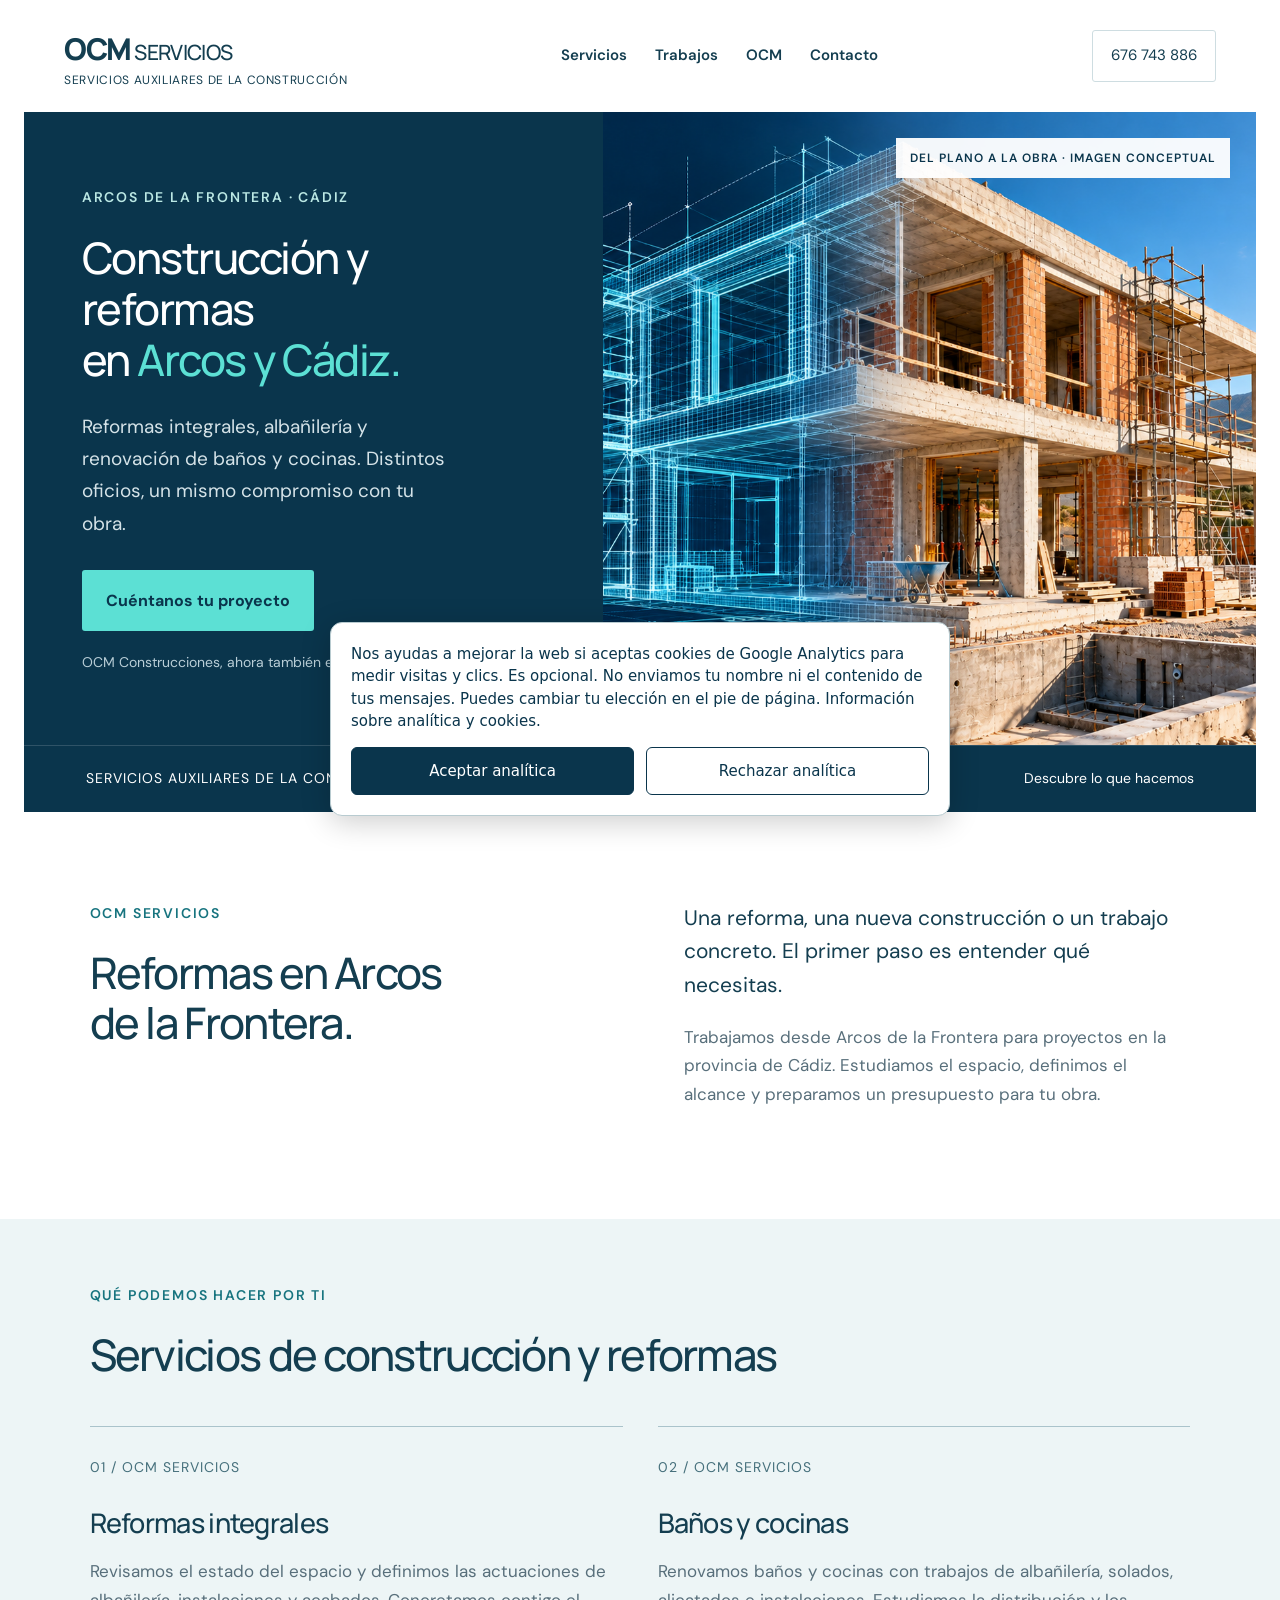
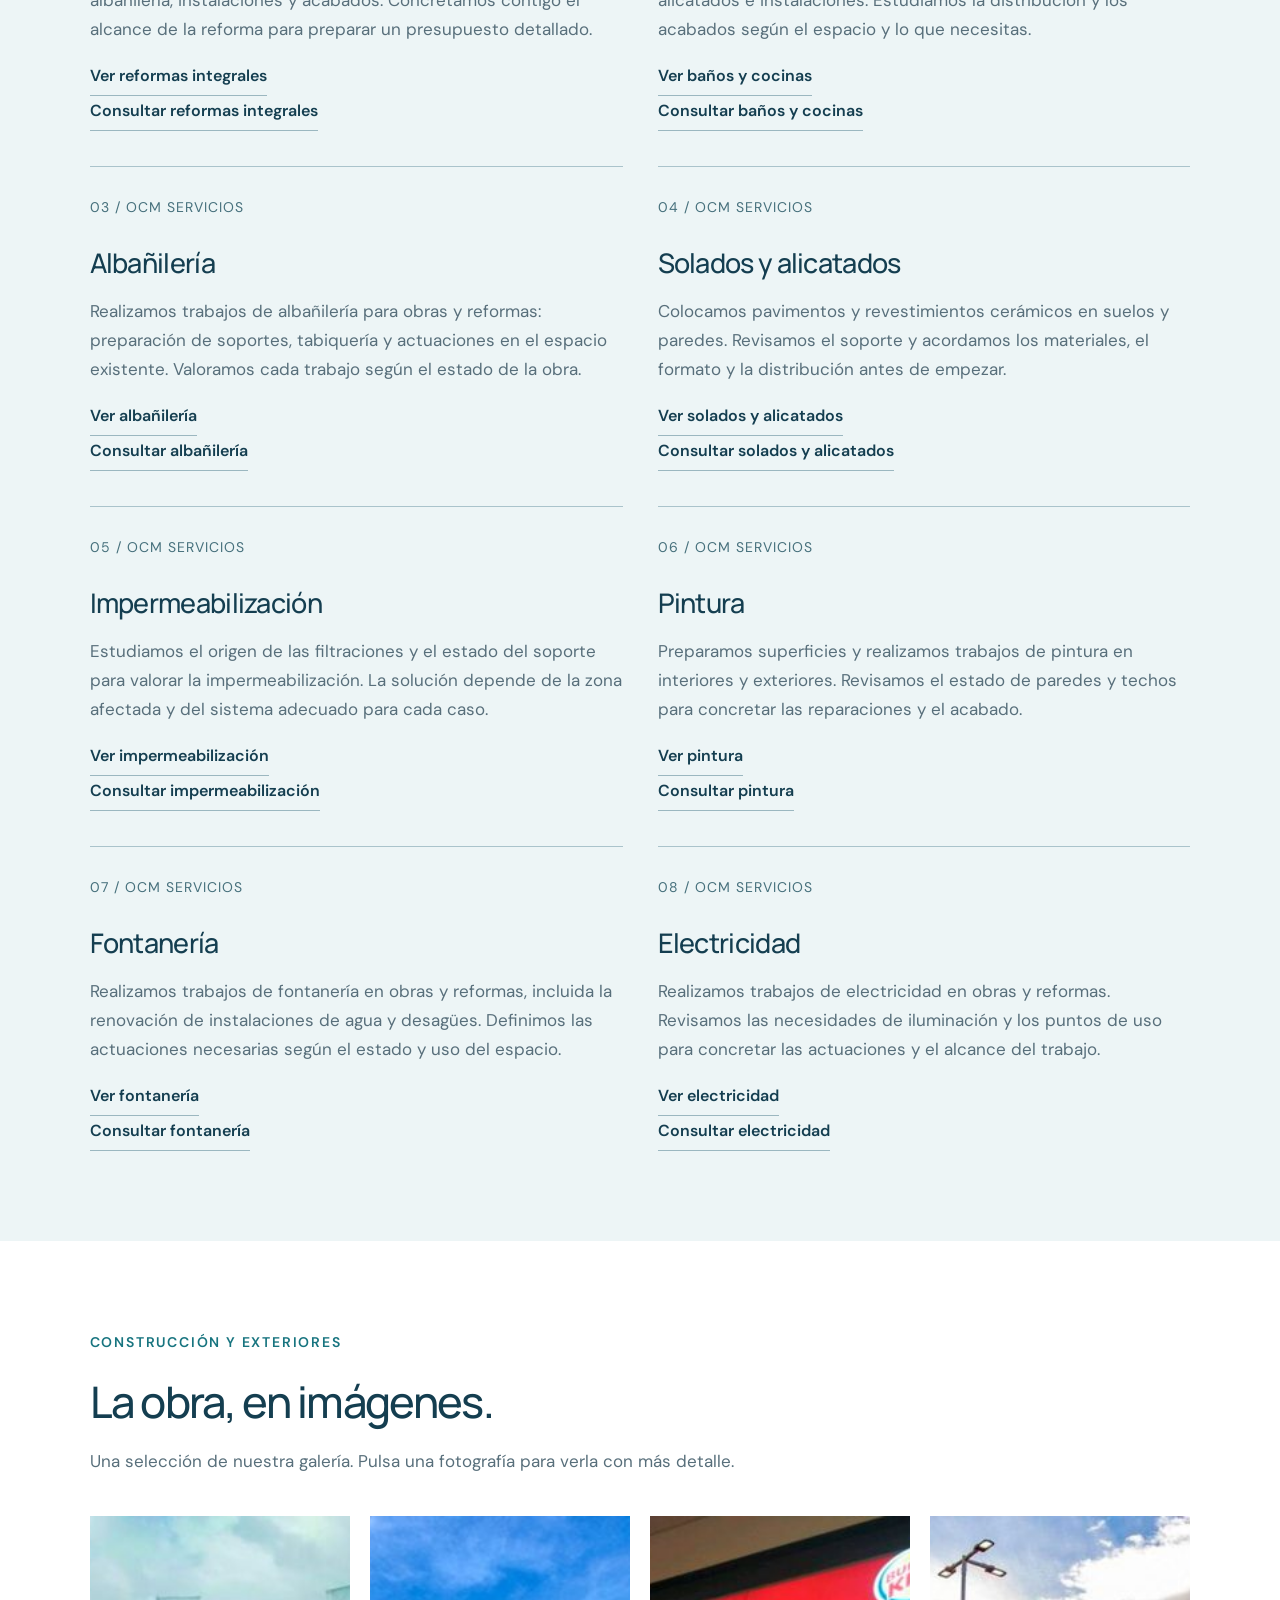
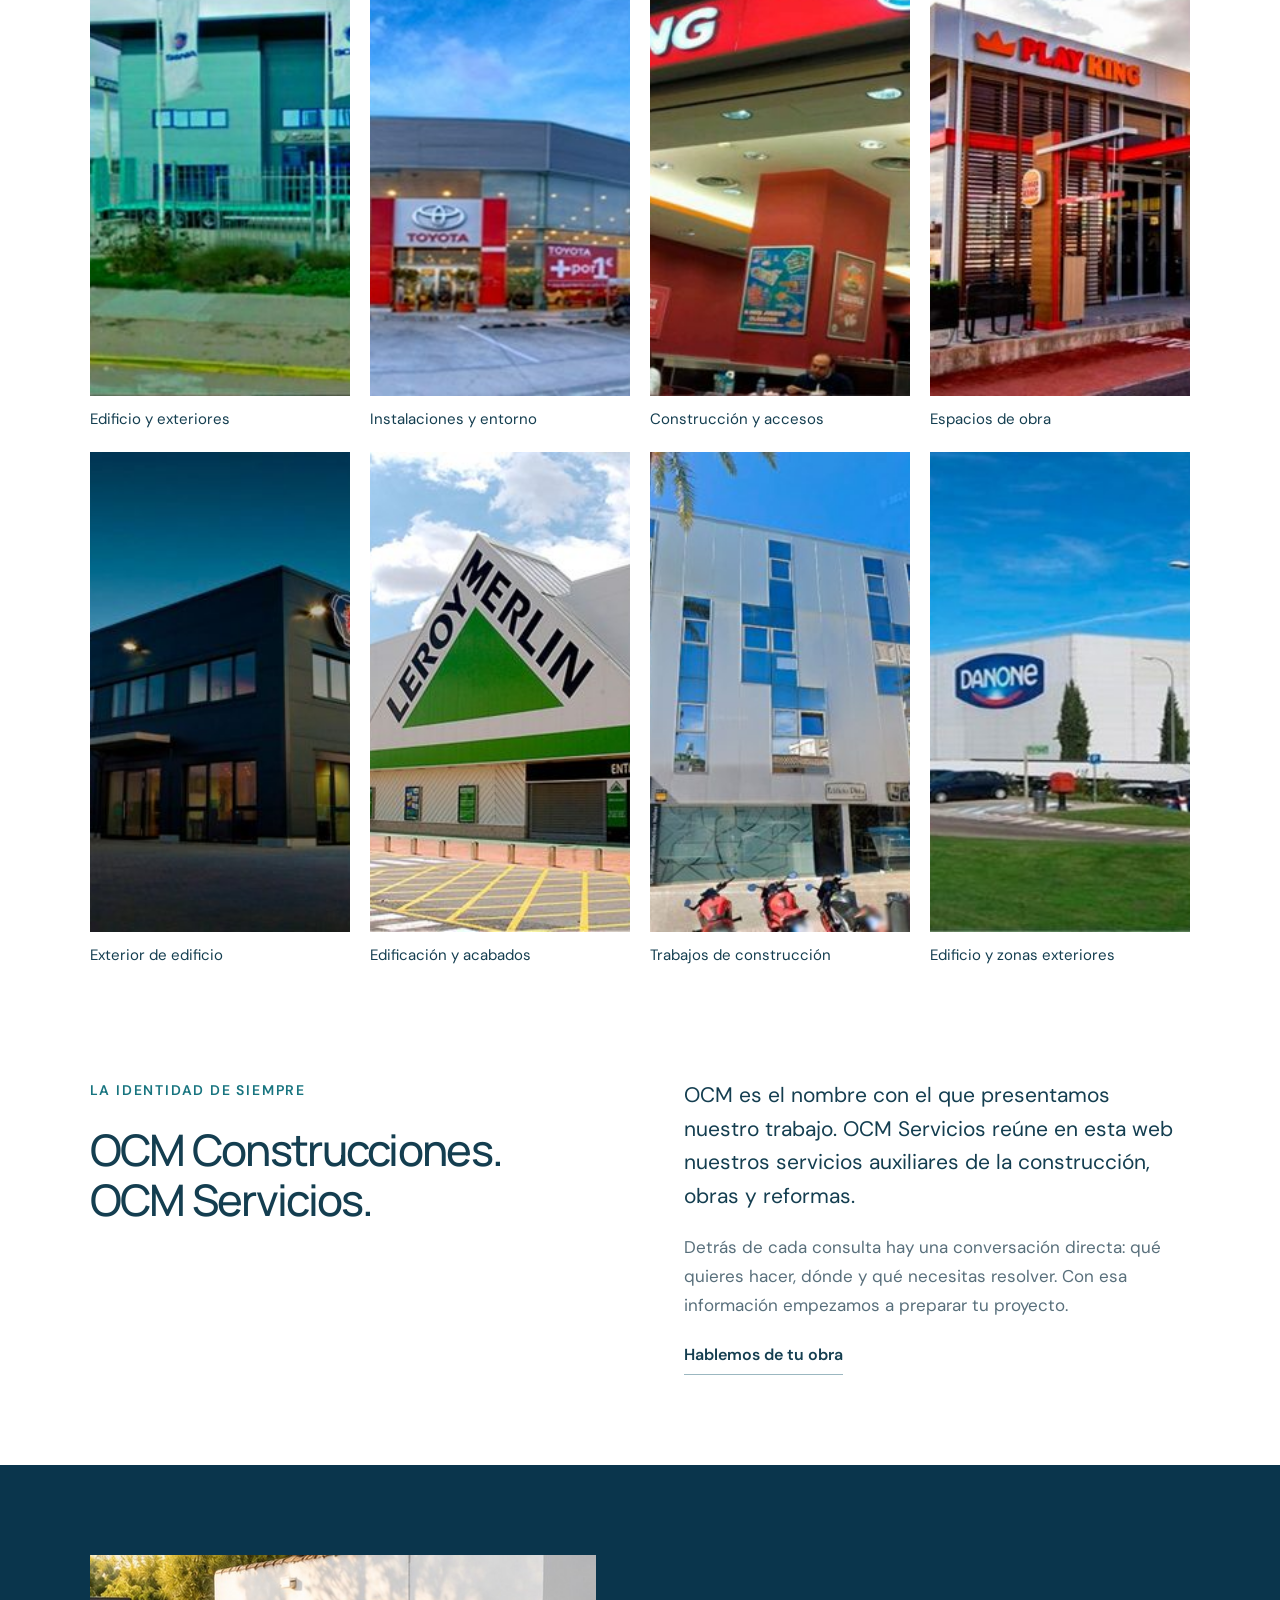
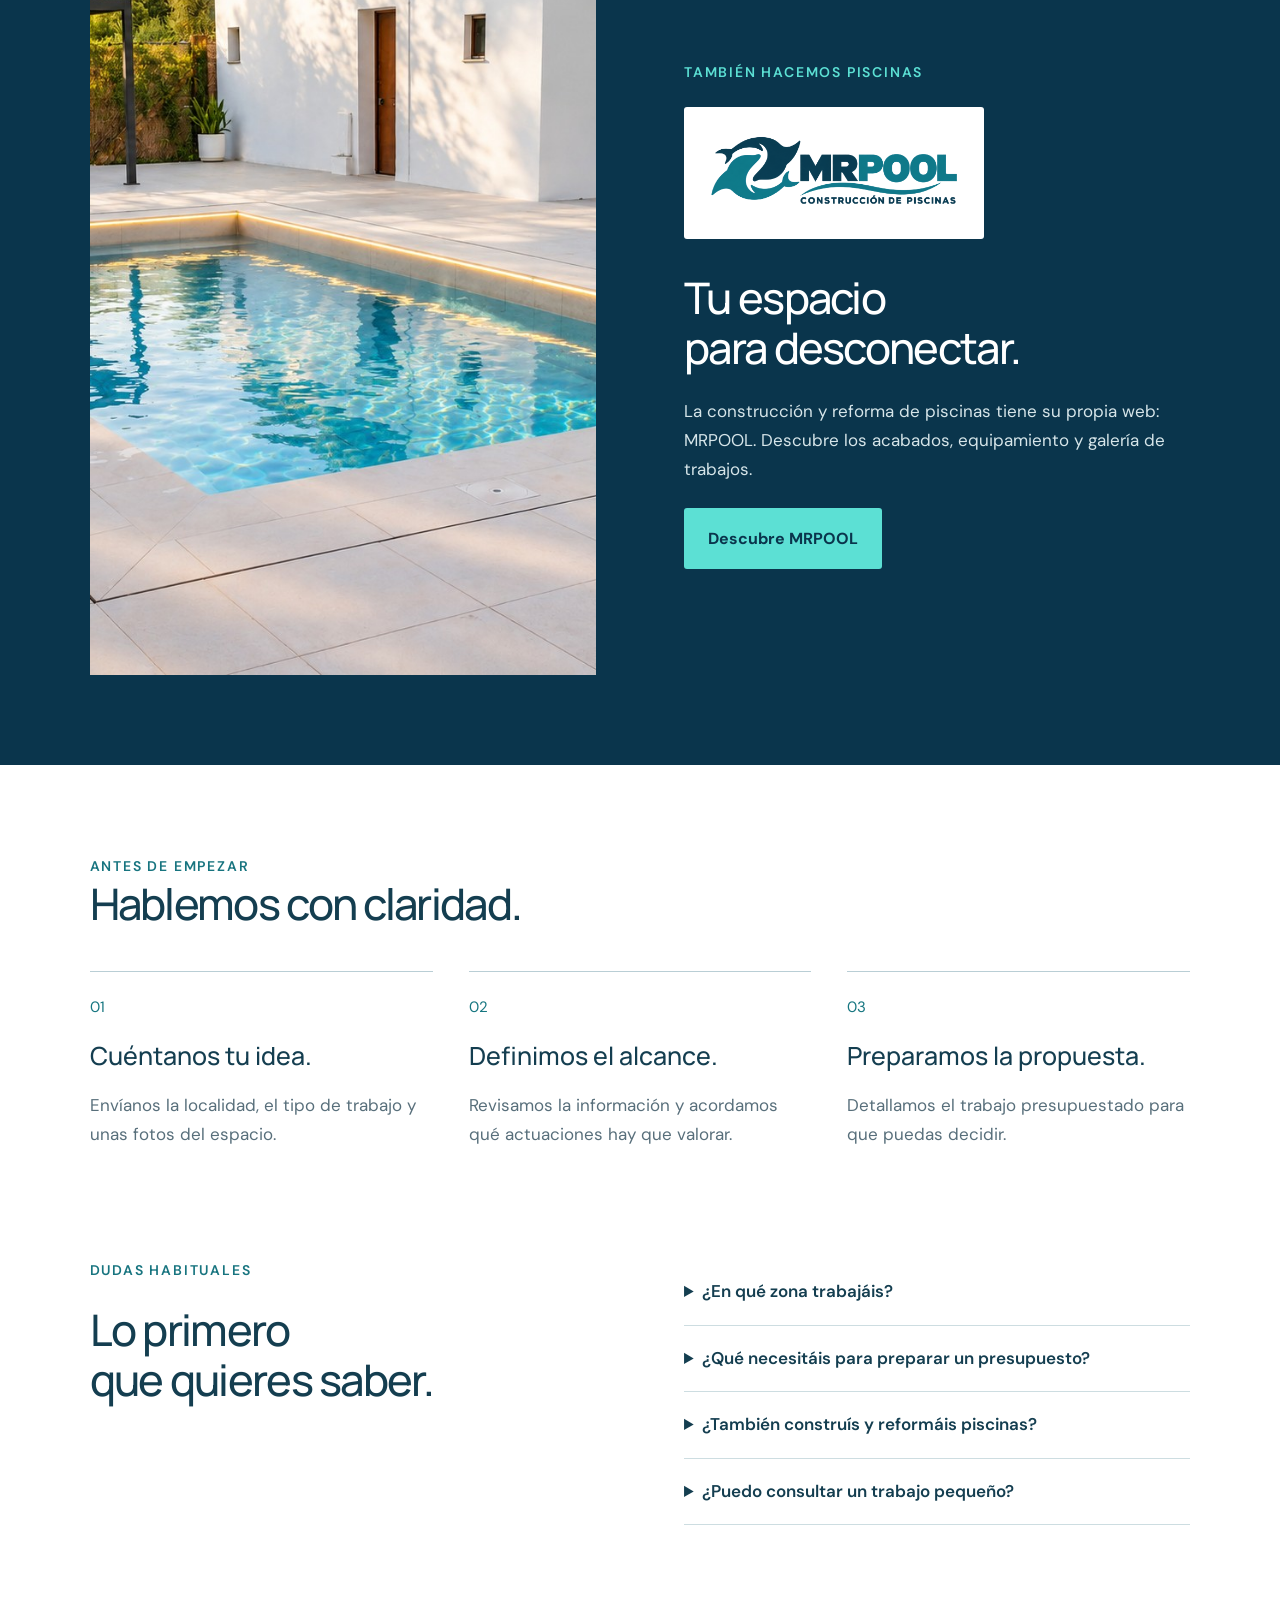
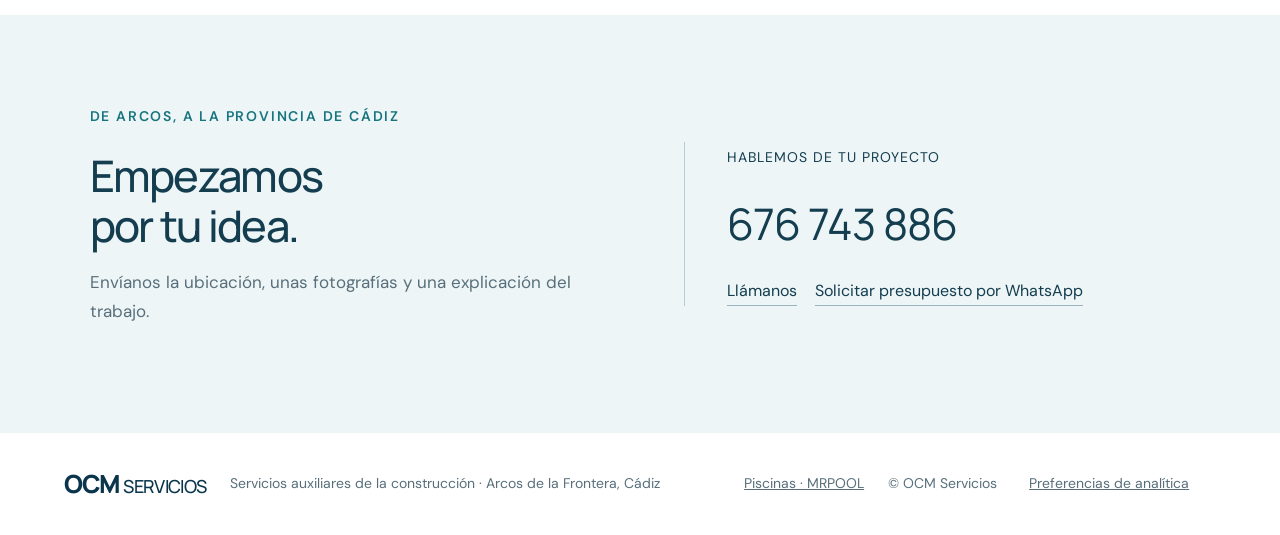
==== commit 3cb84592: "Actualizar marca de piscinas a MRPOOL" ====
--- a/index.html
+++ b/index.html
@@ -1,16 +1,16 @@
 <!doctype html>
-<html lang="es"><head><meta charset="utf-8"><meta name="viewport" content="width=device-width,initial-scale=1"><title>Construcción y reformas en Arcos y Cádiz | OCM Servicios</title><meta name="description" content="Reformas integrales, baños y cocinas en Arcos de la Frontera y Cádiz. Albañilería, alicatados, impermeabilización, pintura, fontanería y electricidad."><link rel="canonical" href="https://ocmservicios.com/"><link rel="icon" href="data:image/svg+xml,%3Csvg xmlns='http://www.w3.org/2000/svg' viewBox='0 0 40 40'%3E%3Crect width='40' height='40' rx='6' fill='%230a354c'/%3E%3Cpath d='M9 29V17l11-8 11 8v12h-8V19h-6v10Z' fill='%235ce0d4'/%3E%3C/svg%3E"><link rel="stylesheet" href="style.css?v=20261011-servicios"><script src="site.js" defer></script><link rel="stylesheet" href="analytics.css?v=20261009"><script type="application/ld+json">{"@context":"https://schema.org","@graph":[{"@type":"Organization","@id":"https://ocmservicios.com/#organization","name":"OCM Servicios","alternateName":"OCM Construcciones","url":"https://ocmservicios.com/","telephone":"+34676743886","areaServed":["Arcos de la Frontera","Provincia de Cádiz"]},{"@type":"WebSite","name":"OCM Servicios","url":"https://ocmservicios.com/","inLanguage":"es","publisher":{"@id":"https://ocmservicios.com/#organization"}},{"@type":"Service","name":"Reformas integrales","description":"Revisamos el estado del espacio y definimos las actuaciones de albañilería, instalaciones y acabados. Concretamos contigo el alcance de la reforma para preparar un presupuesto detallado.","provider":{"@id":"https://ocmservicios.com/#organization"},"areaServed":["Arcos de la Frontera","Provincia de Cádiz"]},{"@type":"Service","name":"Baños y cocinas","description":"Renovamos baños y cocinas con trabajos de albañilería, solados, alicatados e instalaciones. Estudiamos la distribución y los acabados según el espacio y lo que necesitas.","provider":{"@id":"https://ocmservicios.com/#organization"},"areaServed":["Arcos de la Frontera","Provincia de Cádiz"]},{"@type":"Service","name":"Albañilería","description":"Realizamos trabajos de albañilería para obras y reformas: preparación de soportes, tabiquería y actuaciones en el espacio existente. Valoramos cada trabajo según el estado de la obra.","provider":{"@id":"https://ocmservicios.com/#organization"},"areaServed":["Arcos de la Frontera","Provincia de Cádiz"]},{"@type":"Service","name":"Solados y alicatados","description":"Colocamos pavimentos y revestimientos cerámicos en suelos y paredes. Revisamos el soporte y acordamos los materiales, el formato y la distribución antes de empezar.","provider":{"@id":"https://ocmservicios.com/#organization"},"areaServed":["Arcos de la Frontera","Provincia de Cádiz"]},{"@type":"Service","name":"Impermeabilización","description":"Estudiamos el origen de las filtraciones y el estado del soporte para valorar la impermeabilización. La solución depende de la zona afectada y del sistema adecuado para cada caso.","provider":{"@id":"https://ocmservicios.com/#organization"},"areaServed":["Arcos de la Frontera","Provincia de Cádiz"]},{"@type":"Service","name":"Pintura","description":"Preparamos superficies y realizamos trabajos de pintura en interiores y exteriores. Revisamos el estado de paredes y techos para concretar las reparaciones y el acabado.","provider":{"@id":"https://ocmservicios.com/#organization"},"areaServed":["Arcos de la Frontera","Provincia de Cádiz"]},{"@type":"Service","name":"Fontanería","description":"Realizamos trabajos de fontanería en obras y reformas, incluida la renovación de instalaciones de agua y desagües. Definimos las actuaciones necesarias según el estado y uso del espacio.","provider":{"@id":"https://ocmservicios.com/#organization"},"areaServed":["Arcos de la Frontera","Provincia de Cádiz"]},{"@type":"Service","name":"Electricidad","description":"Realizamos trabajos de electricidad en obras y reformas. Revisamos las necesidades de iluminación y los puntos de uso para concretar las actuaciones y el alcance del trabajo.","provider":{"@id":"https://ocmservicios.com/#organization"},"areaServed":["Arcos de la Frontera","Provincia de Cádiz"]}]}</script></head><body>
+<html lang="es"><head><meta charset="utf-8"><meta name="viewport" content="width=device-width,initial-scale=1"><title>Construcción y reformas en Arcos y Cádiz | OCM Servicios</title><meta name="description" content="Reformas integrales, baños y cocinas en Arcos de la Frontera y Cádiz. Albañilería, alicatados, impermeabilización, pintura, fontanería y electricidad."><link rel="canonical" href="https://ocmservicios.com/"><link rel="icon" href="data:image/svg+xml,%3Csvg xmlns='http://www.w3.org/2000/svg' viewBox='0 0 40 40'%3E%3Crect width='40' height='40' rx='6' fill='%230a354c'/%3E%3Cpath d='M9 29V17l11-8 11 8v12h-8V19h-6v10Z' fill='%235ce0d4'/%3E%3C/svg%3E"><link rel="stylesheet" href="style.css?v=20261016-mrpool"><script src="site.js" defer></script><link rel="stylesheet" href="analytics.css?v=20261009"><script type="application/ld+json">{"@context":"https://schema.org","@graph":[{"@type":"Organization","@id":"https://ocmservicios.com/#organization","name":"OCM Servicios","alternateName":"OCM Construcciones","url":"https://ocmservicios.com/","telephone":"+34676743886","areaServed":["Arcos de la Frontera","Provincia de Cádiz"]},{"@type":"WebSite","name":"OCM Servicios","url":"https://ocmservicios.com/","inLanguage":"es","publisher":{"@id":"https://ocmservicios.com/#organization"}},{"@type":"Service","name":"Reformas integrales","description":"Revisamos el estado del espacio y definimos las actuaciones de albañilería, instalaciones y acabados. Concretamos contigo el alcance de la reforma para preparar un presupuesto detallado.","provider":{"@id":"https://ocmservicios.com/#organization"},"areaServed":["Arcos de la Frontera","Provincia de Cádiz"]},{"@type":"Service","name":"Baños y cocinas","description":"Renovamos baños y cocinas con trabajos de albañilería, solados, alicatados e instalaciones. Estudiamos la distribución y los acabados según el espacio y lo que necesitas.","provider":{"@id":"https://ocmservicios.com/#organization"},"areaServed":["Arcos de la Frontera","Provincia de Cádiz"]},{"@type":"Service","name":"Albañilería","description":"Realizamos trabajos de albañilería para obras y reformas: preparación de soportes, tabiquería y actuaciones en el espacio existente. Valoramos cada trabajo según el estado de la obra.","provider":{"@id":"https://ocmservicios.com/#organization"},"areaServed":["Arcos de la Frontera","Provincia de Cádiz"]},{"@type":"Service","name":"Solados y alicatados","description":"Colocamos pavimentos y revestimientos cerámicos en suelos y paredes. Revisamos el soporte y acordamos los materiales, el formato y la distribución antes de empezar.","provider":{"@id":"https://ocmservicios.com/#organization"},"areaServed":["Arcos de la Frontera","Provincia de Cádiz"]},{"@type":"Service","name":"Impermeabilización","description":"Estudiamos el origen de las filtraciones y el estado del soporte para valorar la impermeabilización. La solución depende de la zona afectada y del sistema adecuado para cada caso.","provider":{"@id":"https://ocmservicios.com/#organization"},"areaServed":["Arcos de la Frontera","Provincia de Cádiz"]},{"@type":"Service","name":"Pintura","description":"Preparamos superficies y realizamos trabajos de pintura en interiores y exteriores. Revisamos el estado de paredes y techos para concretar las reparaciones y el acabado.","provider":{"@id":"https://ocmservicios.com/#organization"},"areaServed":["Arcos de la Frontera","Provincia de Cádiz"]},{"@type":"Service","name":"Fontanería","description":"Realizamos trabajos de fontanería en obras y reformas, incluida la renovación de instalaciones de agua y desagües. Definimos las actuaciones necesarias según el estado y uso del espacio.","provider":{"@id":"https://ocmservicios.com/#organization"},"areaServed":["Arcos de la Frontera","Provincia de Cádiz"]},{"@type":"Service","name":"Electricidad","description":"Realizamos trabajos de electricidad en obras y reformas. Revisamos las necesidades de iluminación y los puntos de uso para concretar las actuaciones y el alcance del trabajo.","provider":{"@id":"https://ocmservicios.com/#organization"},"areaServed":["Arcos de la Frontera","Provincia de Cádiz"]}]}</script></head><body>
 <header class="header"><a class="brand" href="#inicio" aria-label="OCM Servicios, inicio"><strong>OCM<span> SERVICIOS</span></strong><small>SERVICIOS AUXILIARES DE LA CONSTRUCCIÓN</small></a><button class="menu-toggle" type="button" aria-expanded="false" aria-controls="nav">Menú</button><nav id="nav" aria-label="Navegación principal"><a href="#servicios">Servicios</a><a href="#trabajos">Trabajos</a><a href="#nosotros">OCM</a><a href="#contacto">Contacto</a></nav><a class="header-phone" href="tel:+34676743886">676 743 886</a></header>
 <main id="inicio"><section class="hero"><div class="hero-copy"><p class="eyebrow">ARCOS DE LA FRONTERA · CÁDIZ</p><h1>Construcción y reformas<br>en <em>Arcos y Cádiz.</em></h1><p class="intro">Reformas integrales, albañilería y renovación de baños y cocinas. Distintos oficios, un mismo compromiso con tu obra.</p><a class="button" href="https://wa.me/34676743886?text=Hola%20OCM%20Servicios%2C%20quiero%20consultar%20un%20proyecto." target="_blank" rel="noopener">Cuéntanos tu proyecto</a><p class="hero-note">OCM Construcciones, ahora también en la web.</p></div><div class="hero-photo"><img src="fotos/portada-planos-obra.png" alt="Ilustración conceptual: transición de un modelo arquitectónico 3D a una obra en construcción" width="1672" height="941" fetchpriority="high"><span>DEL PLANO A LA OBRA · IMAGEN CONCEPTUAL</span></div><div class="hero-bottom"><span>SERVICIOS AUXILIARES DE LA CONSTRUCCIÓN</span><a href="#servicios">Descubre lo que hacemos</a></div></section>
 <section class="intro-section section"><div><p class="eyebrow">OCM SERVICIOS</p><h2>Reformas en Arcos<br>de la Frontera.</h2></div><div class="prose"><p>Una reforma, una nueva construcción o un trabajo concreto. El primer paso es entender qué necesitas.</p><p>Trabajamos desde Arcos de la Frontera para proyectos en la provincia de Cádiz. Estudiamos el espacio, definimos el alcance y preparamos un presupuesto para tu obra.</p></div></section>
 <section class="services section" id="servicios"><div class="section-heading"><p class="eyebrow">QUÉ PODEMOS HACER POR TI</p><h2>Servicios de construcción y reformas</h2></div><div class="service-grid"><article id="servicio-1"><span class="index">01 / OCM SERVICIOS</span><h3>Reformas integrales</h3><p>Revisamos el estado del espacio y definimos las actuaciones de albañilería, instalaciones y acabados. Concretamos contigo el alcance de la reforma para preparar un presupuesto detallado.</p><a href="reformas-integrales.html">Ver reformas integrales</a><br><a href="https://wa.me/34676743886?text=Hola%20OCM%20Servicios%2C%20quiero%20solicitar%20presupuesto%20para%20reformas%20integrales.%20Localidad%3A%20" target="_blank" rel="noopener">Consultar reformas integrales</a></article><article id="servicio-2"><span class="index">02 / OCM SERVICIOS</span><h3>Baños y cocinas</h3><p>Renovamos baños y cocinas con trabajos de albañilería, solados, alicatados e instalaciones. Estudiamos la distribución y los acabados según el espacio y lo que necesitas.</p><a href="banos-y-cocinas.html">Ver baños y cocinas</a><br><a href="https://wa.me/34676743886?text=Hola%20OCM%20Servicios%2C%20quiero%20solicitar%20presupuesto%20para%20ba%C3%B1os%20y%20cocinas.%20Localidad%3A%20" target="_blank" rel="noopener">Consultar baños y cocinas</a></article><article id="servicio-3"><span class="index">03 / OCM SERVICIOS</span><h3>Albañilería</h3><p>Realizamos trabajos de albañilería para obras y reformas: preparación de soportes, tabiquería y actuaciones en el espacio existente. Valoramos cada trabajo según el estado de la obra.</p><a href="albanileria.html">Ver albañilería</a><br><a href="https://wa.me/34676743886?text=Hola%20OCM%20Servicios%2C%20quiero%20solicitar%20presupuesto%20para%20alba%C3%B1iler%C3%ADa.%20Localidad%3A%20" target="_blank" rel="noopener">Consultar albañilería</a></article><article id="servicio-4"><span class="index">04 / OCM SERVICIOS</span><h3>Solados y alicatados</h3><p>Colocamos pavimentos y revestimientos cerámicos en suelos y paredes. Revisamos el soporte y acordamos los materiales, el formato y la distribución antes de empezar.</p><a href="solados-y-alicatados.html">Ver solados y alicatados</a><br><a href="https://wa.me/34676743886?text=Hola%20OCM%20Servicios%2C%20quiero%20solicitar%20presupuesto%20para%20solados%20y%20alicatados.%20Localidad%3A%20" target="_blank" rel="noopener">Consultar solados y alicatados</a></article><article id="servicio-5"><span class="index">05 / OCM SERVICIOS</span><h3>Impermeabilización</h3><p>Estudiamos el origen de las filtraciones y el estado del soporte para valorar la impermeabilización. La solución depende de la zona afectada y del sistema adecuado para cada caso.</p><a href="impermeabilizacion.html">Ver impermeabilización</a><br><a href="https://wa.me/34676743886?text=Hola%20OCM%20Servicios%2C%20quiero%20solicitar%20presupuesto%20para%20impermeabilizaci%C3%B3n.%20Localidad%3A%20" target="_blank" rel="noopener">Consultar impermeabilización</a></article><article id="servicio-6"><span class="index">06 / OCM SERVICIOS</span><h3>Pintura</h3><p>Preparamos superficies y realizamos trabajos de pintura en interiores y exteriores. Revisamos el estado de paredes y techos para concretar las reparaciones y el acabado.</p><a href="pintura.html">Ver pintura</a><br><a href="https://wa.me/34676743886?text=Hola%20OCM%20Servicios%2C%20quiero%20solicitar%20presupuesto%20para%20pintura.%20Localidad%3A%20" target="_blank" rel="noopener">Consultar pintura</a></article><article id="servicio-7"><span class="index">07 / OCM SERVICIOS</span><h3>Fontanería</h3><p>Realizamos trabajos de fontanería en obras y reformas, incluida la renovación de instalaciones de agua y desagües. Definimos las actuaciones necesarias según el estado y uso del espacio.</p><a href="fontaneria.html">Ver fontanería</a><br><a href="https://wa.me/34676743886?text=Hola%20OCM%20Servicios%2C%20quiero%20solicitar%20presupuesto%20para%20fontaner%C3%ADa.%20Localidad%3A%20" target="_blank" rel="noopener">Consultar fontanería</a></article><article id="servicio-8"><span class="index">08 / OCM SERVICIOS</span><h3>Electricidad</h3><p>Realizamos trabajos de electricidad en obras y reformas. Revisamos las necesidades de iluminación y los puntos de uso para concretar las actuaciones y el alcance del trabajo.</p><a href="electricidad.html">Ver electricidad</a><br><a href="https://wa.me/34676743886?text=Hola%20OCM%20Servicios%2C%20quiero%20solicitar%20presupuesto%20para%20electricidad.%20Localidad%3A%20" target="_blank" rel="noopener">Consultar electricidad</a></article></div></section>
 <section class="portfolio section" id="trabajos"><div class="section-heading"><p class="eyebrow">CONSTRUCCIÓN Y EXTERIORES</p><h2>La obra, en imágenes.</h2><p>Una selección de nuestra galería. Pulsa una fotografía para verla con más detalle.</p></div><div class="gallery" id="gallery"></div></section>
 <section class="about section" id="nosotros"><div><p class="eyebrow">LA IDENTIDAD DE SIEMPRE</p><h2>OCM Construcciones.<br>OCM Servicios.</h2></div><div class="prose"><p>OCM es el nombre con el que presentamos nuestro trabajo. OCM Servicios reúne en esta web nuestros servicios auxiliares de la construcción, obras y reformas.</p><p>Detrás de cada consulta hay una conversación directa: qué quieres hacer, dónde y qué necesitas resolver. Con esa información empezamos a preparar tu proyecto.</p><a class="text-link" href="tel:+34676743886">Hablemos de tu obra</a></div></section>
-<section class="pool section"><div class="pool-photo"><img src="fotos/piscina.jpg" alt="Piscina y terraza en la web de OCM POOL" width="1280" height="720"></div><div><p class="eyebrow">TAMBIÉN HACEMOS PISCINAS</p><h2>Tu espacio<br>para desconectar.</h2><p>La construcción y reforma de piscinas tiene su propia web: OCM POOL. Descubre los acabados, equipamiento y galería de trabajos.</p><a class="button" href="https://www.mrpool.es/" target="_blank" rel="noopener">Descubre OCM POOL</a></div></section>
+<section class="pool section" id="piscinas"><div class="pool-photo"><img src="fotos/piscina.jpg" alt="Piscina y terraza en la web de MRPOOL" width="1280" height="720"></div><div><p class="eyebrow">TAMBIÉN HACEMOS PISCINAS</p><a class="pool-brand" href="https://www.mrpool.es/" target="_blank" rel="noopener" aria-label="Visitar MRPOOL"><img src="logo-mrpool-petroleo.png" alt="MRPOOL — Construcción de piscinas" width="1984" height="768" loading="lazy"></a><h2>Tu espacio<br>para desconectar.</h2><p>La construcción y reforma de piscinas tiene su propia web: MRPOOL. Descubre los acabados, equipamiento y galería de trabajos.</p><a class="button" href="https://www.mrpool.es/" target="_blank" rel="noopener">Descubre MRPOOL</a></div></section>
 <section class="process section"><div class="section-heading"><p class="eyebrow">ANTES DE EMPEZAR</p><h2>Hablemos con claridad.</h2></div><ol><li><span>01</span><h3>Cuéntanos tu idea.</h3><p>Envíanos la localidad, el tipo de trabajo y unas fotos del espacio.</p></li><li><span>02</span><h3>Definimos el alcance.</h3><p>Revisamos la información y acordamos qué actuaciones hay que valorar.</p></li><li><span>03</span><h3>Preparamos la propuesta.</h3><p>Detallamos el trabajo presupuestado para que puedas decidir.</p></li></ol></section>
-<section class="faq section"><div><p class="eyebrow">DUDAS HABITUALES</p><h2>Lo primero<br>que quieres saber.</h2></div><div><details><summary>¿En qué zona trabajáis?</summary><p>Partimos de Arcos de la Frontera y atendemos consultas para trabajos en la provincia de Cádiz. Dinos la ubicación para valorar tu proyecto.</p></details><details><summary>¿Qué necesitáis para preparar un presupuesto?</summary><p>La localidad, una explicación del trabajo, fotografías y medidas aproximadas si las tienes. A partir de ahí concretaremos la información necesaria.</p></details><details><summary>¿También construís y reformáis piscinas?</summary><p>Sí. Puedes conocer nuestra actividad de piscinas en <a href="https://www.mrpool.es/">OCM POOL · mrpool.es</a>.</p></details><details><summary>¿Puedo consultar un trabajo pequeño?</summary><p>Cuéntanos lo que necesitas. Valoramos cada consulta según el alcance y la disponibilidad.</p></details></div></section>
+<section class="faq section"><div><p class="eyebrow">DUDAS HABITUALES</p><h2>Lo primero<br>que quieres saber.</h2></div><div><details><summary>¿En qué zona trabajáis?</summary><p>Partimos de Arcos de la Frontera y atendemos consultas para trabajos en la provincia de Cádiz. Dinos la ubicación para valorar tu proyecto.</p></details><details><summary>¿Qué necesitáis para preparar un presupuesto?</summary><p>La localidad, una explicación del trabajo, fotografías y medidas aproximadas si las tienes. A partir de ahí concretaremos la información necesaria.</p></details><details><summary>¿También construís y reformáis piscinas?</summary><p>Sí. Puedes conocer nuestra actividad de piscinas en <a href="https://www.mrpool.es/">MRPOOL · mrpool.es</a>.</p></details><details><summary>¿Puedo consultar un trabajo pequeño?</summary><p>Cuéntanos lo que necesitas. Valoramos cada consulta según el alcance y la disponibilidad.</p></details></div></section>
 <section class="contact section" id="contacto"><div><p class="eyebrow">DE ARCOS, A LA PROVINCIA DE CÁDIZ</p><h2>Empezamos<br>por tu idea.</h2><p>Envíanos la ubicación, unas fotografías y una explicación del trabajo.</p></div><div class="contact-box"><span>HABLEMOS DE TU PROYECTO</span><a class="phone" href="tel:+34676743886">676 743 886</a><div class="contact-actions"><a href="tel:+34676743886">Llámanos</a><a href="https://wa.me/34676743886?text=Hola%20OCM%20Servicios%2C%20quiero%20solicitar%20un%20presupuesto.%20Localidad%3A%20%20Trabajo%3A" target="_blank" rel="noopener">Solicitar presupuesto por WhatsApp</a></div></div></section></main>
-<footer><a class="brand" href="#inicio"><strong>OCM<span> SERVICIOS</span></strong></a><p>Servicios auxiliares de la construcción · Arcos de la Frontera, Cádiz</p><a href="https://www.mrpool.es/">Piscinas · OCM POOL</a><span>© OCM Servicios</span></footer><a class="mobile-whatsapp" href="https://wa.me/34676743886?text=Hola%20OCM%20Servicios%2C%20quiero%20solicitar%20un%20presupuesto." target="_blank" rel="noopener">WhatsApp · Presupuesto</a>
+<footer><a class="brand" href="#inicio"><strong>OCM<span> SERVICIOS</span></strong></a><p>Servicios auxiliares de la construcción · Arcos de la Frontera, Cádiz</p><a href="https://www.mrpool.es/">Piscinas · MRPOOL</a><span>© OCM Servicios</span></footer><a class="mobile-whatsapp" href="https://wa.me/34676743886?text=Hola%20OCM%20Servicios%2C%20quiero%20solicitar%20un%20presupuesto." target="_blank" rel="noopener">WhatsApp · Presupuesto</a>
 <dialog id="photo-dialog" aria-label="Fotografía ampliada"><div class="dialog-bar"><p id="photo-caption"></p><button id="photo-close" type="button">Cerrar</button></div><img id="photo-full" alt=""><div class="dialog-controls"><button id="photo-prev" type="button">Anterior</button><button id="photo-next" type="button">Siguiente</button></div></dialog>
 <script src="analytics-config.js?v=20261009" defer></script><script src="analytics.js?v=20261009" defer></script></body></html>
 
--- a/style.css
+++ b/style.css
@@ -4,3 +4,6 @@
 .brand small{max-width:320px;line-height:1.4;font-size:12px;letter-spacing:.65px}@media(max-width:760px){.brand small{max-width:235px;font-size:12px;letter-spacing:0}}
 
 .hero h1{font-size:clamp(36px,3.4vw,54px);letter-spacing:-1.5px;line-height:1.18}.service-grid{grid-template-columns:repeat(2,minmax(0,1fr))}.service-grid article{scroll-margin-top:30px}@media(max-width:760px){.hero h1{font-size:clamp(34px,8vw,46px)}.service-grid{grid-template-columns:1fr}}
+
+/* Marca de piscinas MRPOOL */
+.pool-brand{display:inline-block;background:#fff;padding:14px 20px;border-radius:3px;margin:0 0 25px;max-width:100%}.pool-brand img{display:block;width:260px;max-width:100%;height:auto}@media(max-width:760px){.pool-brand img{width:230px}.pool-brand{padding:12px 16px}}
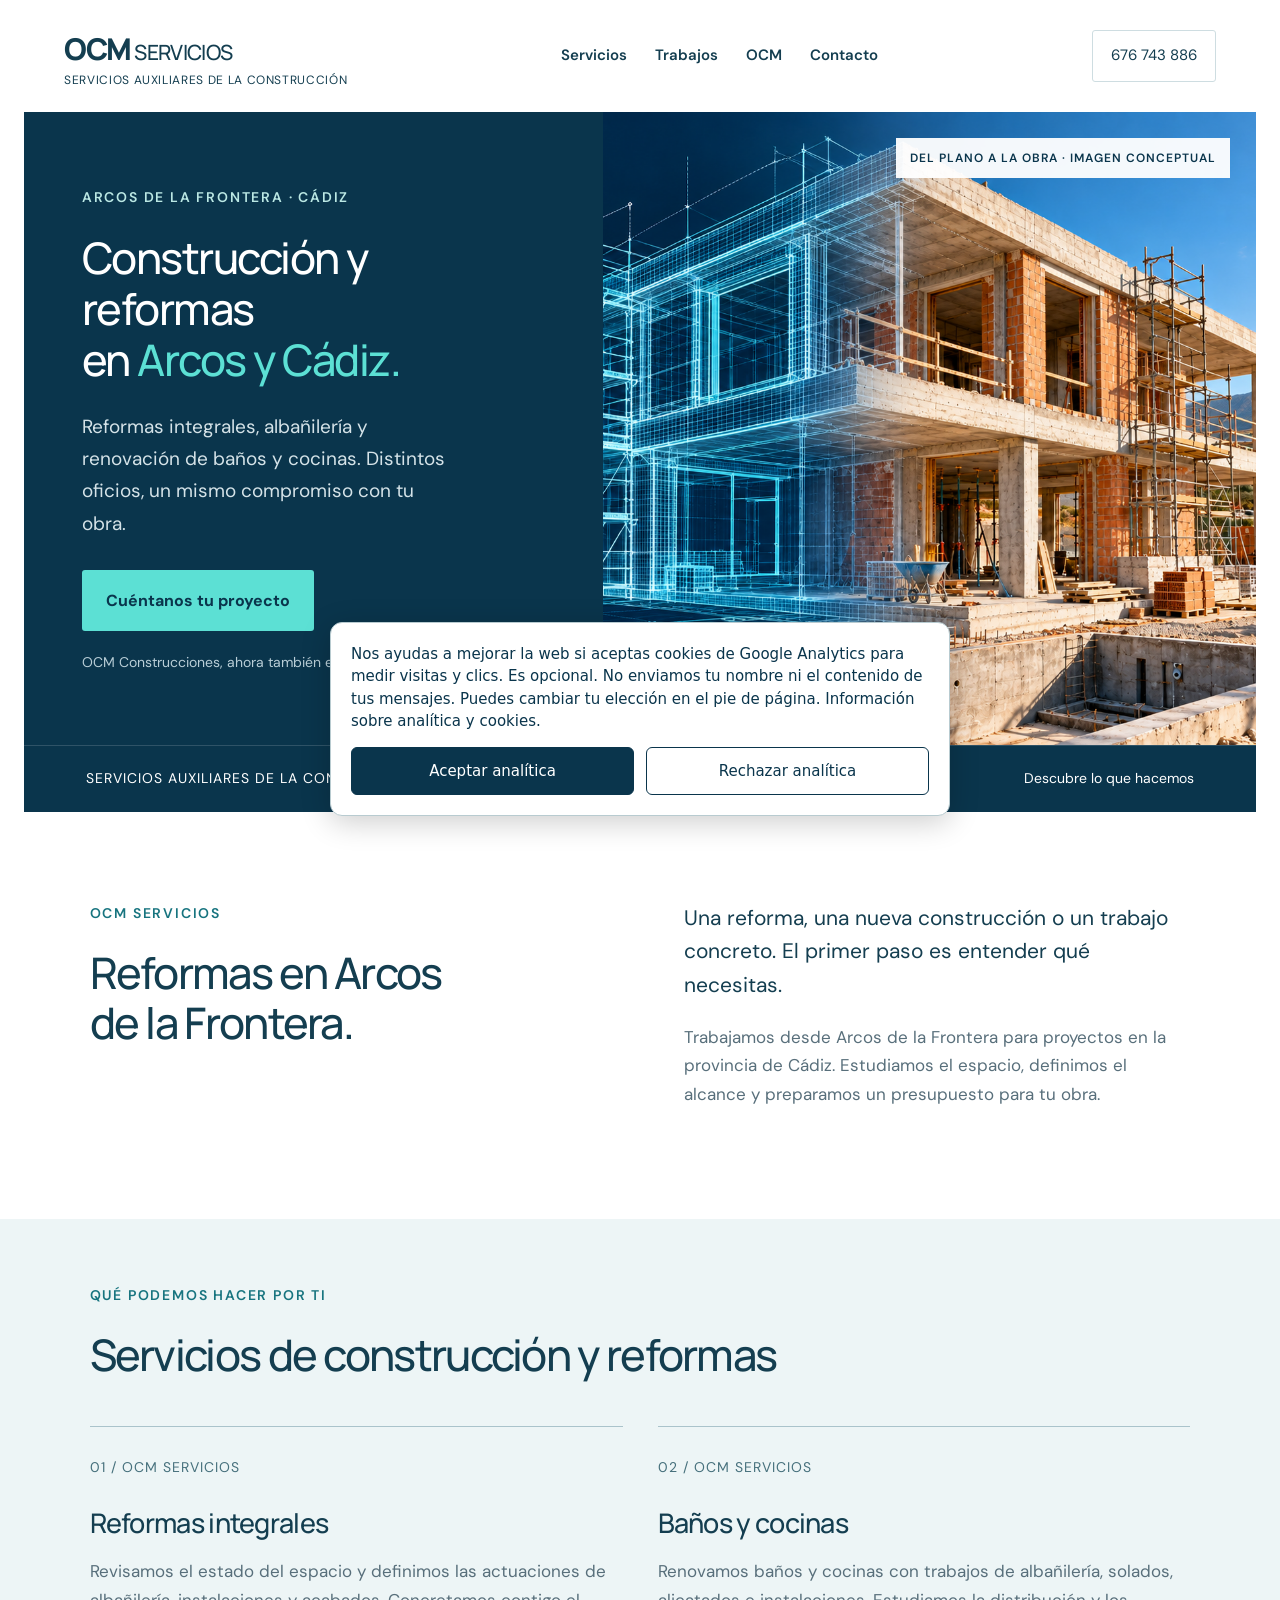
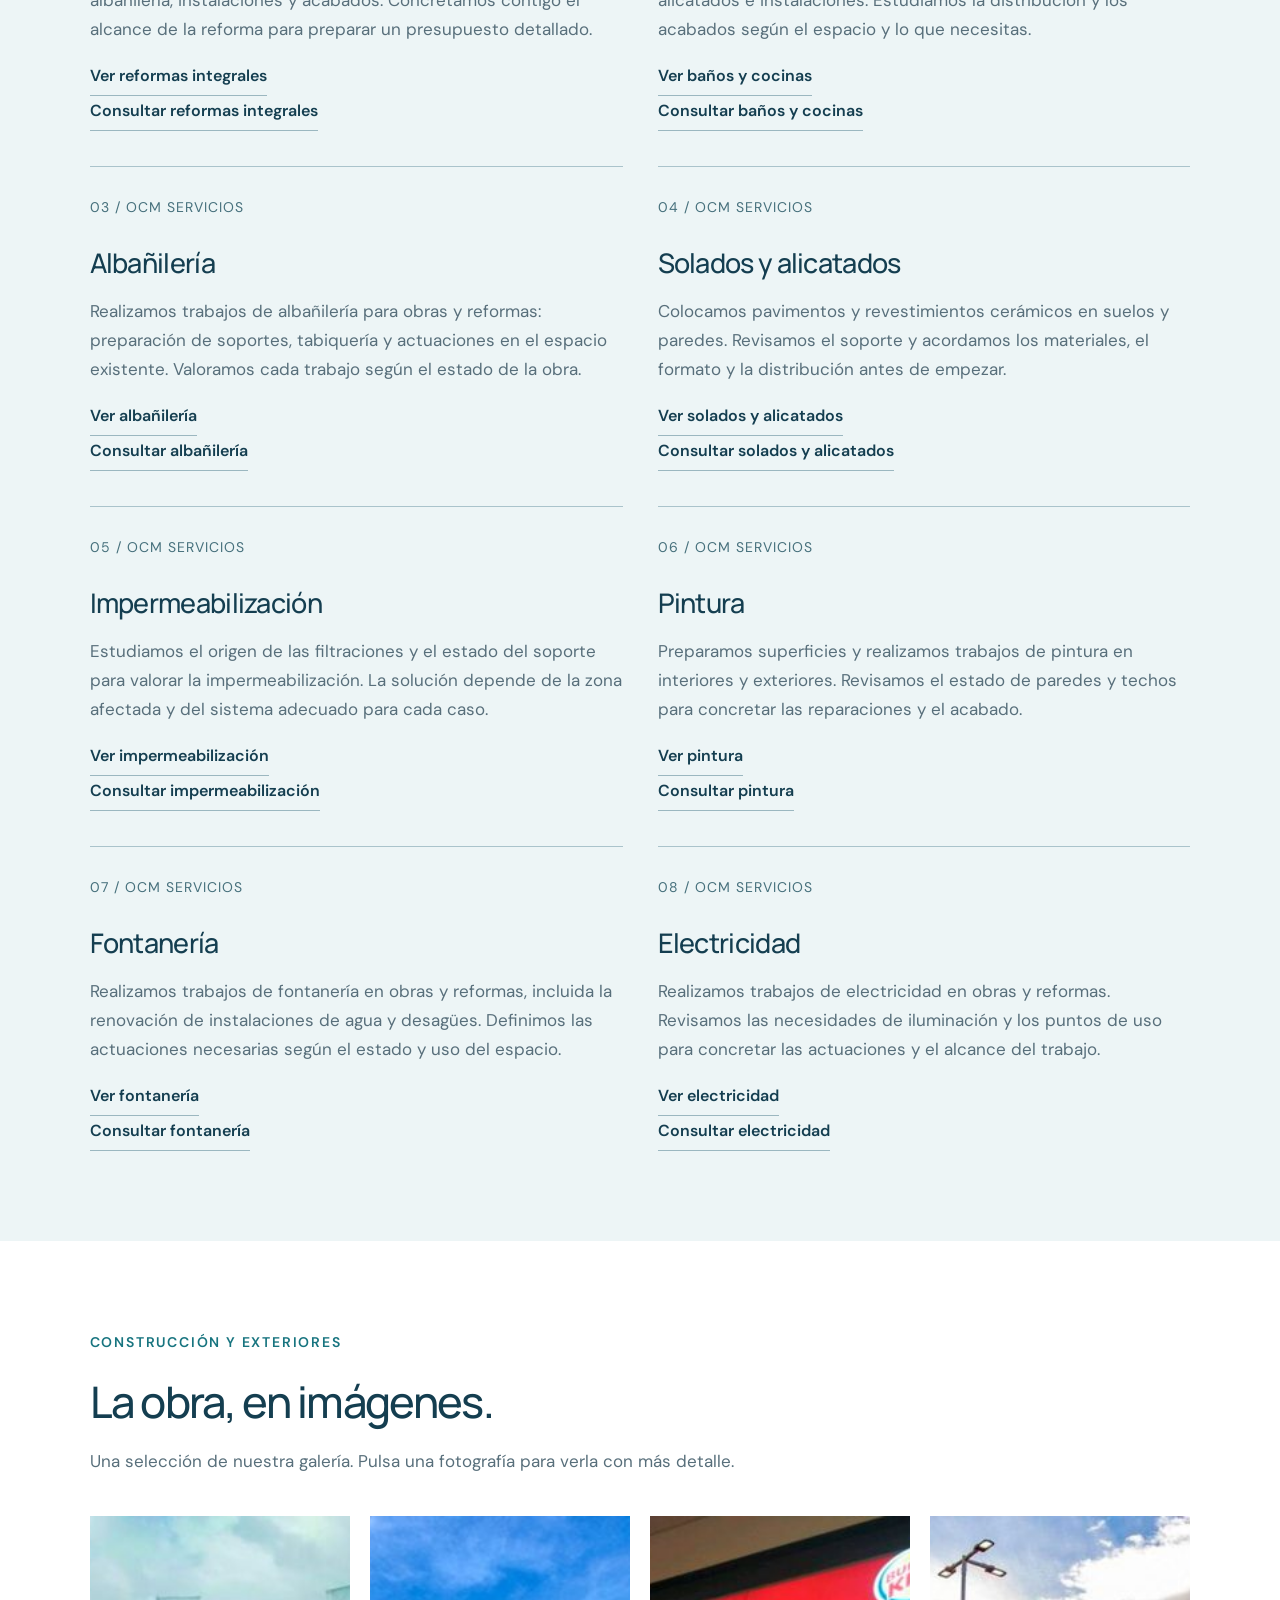
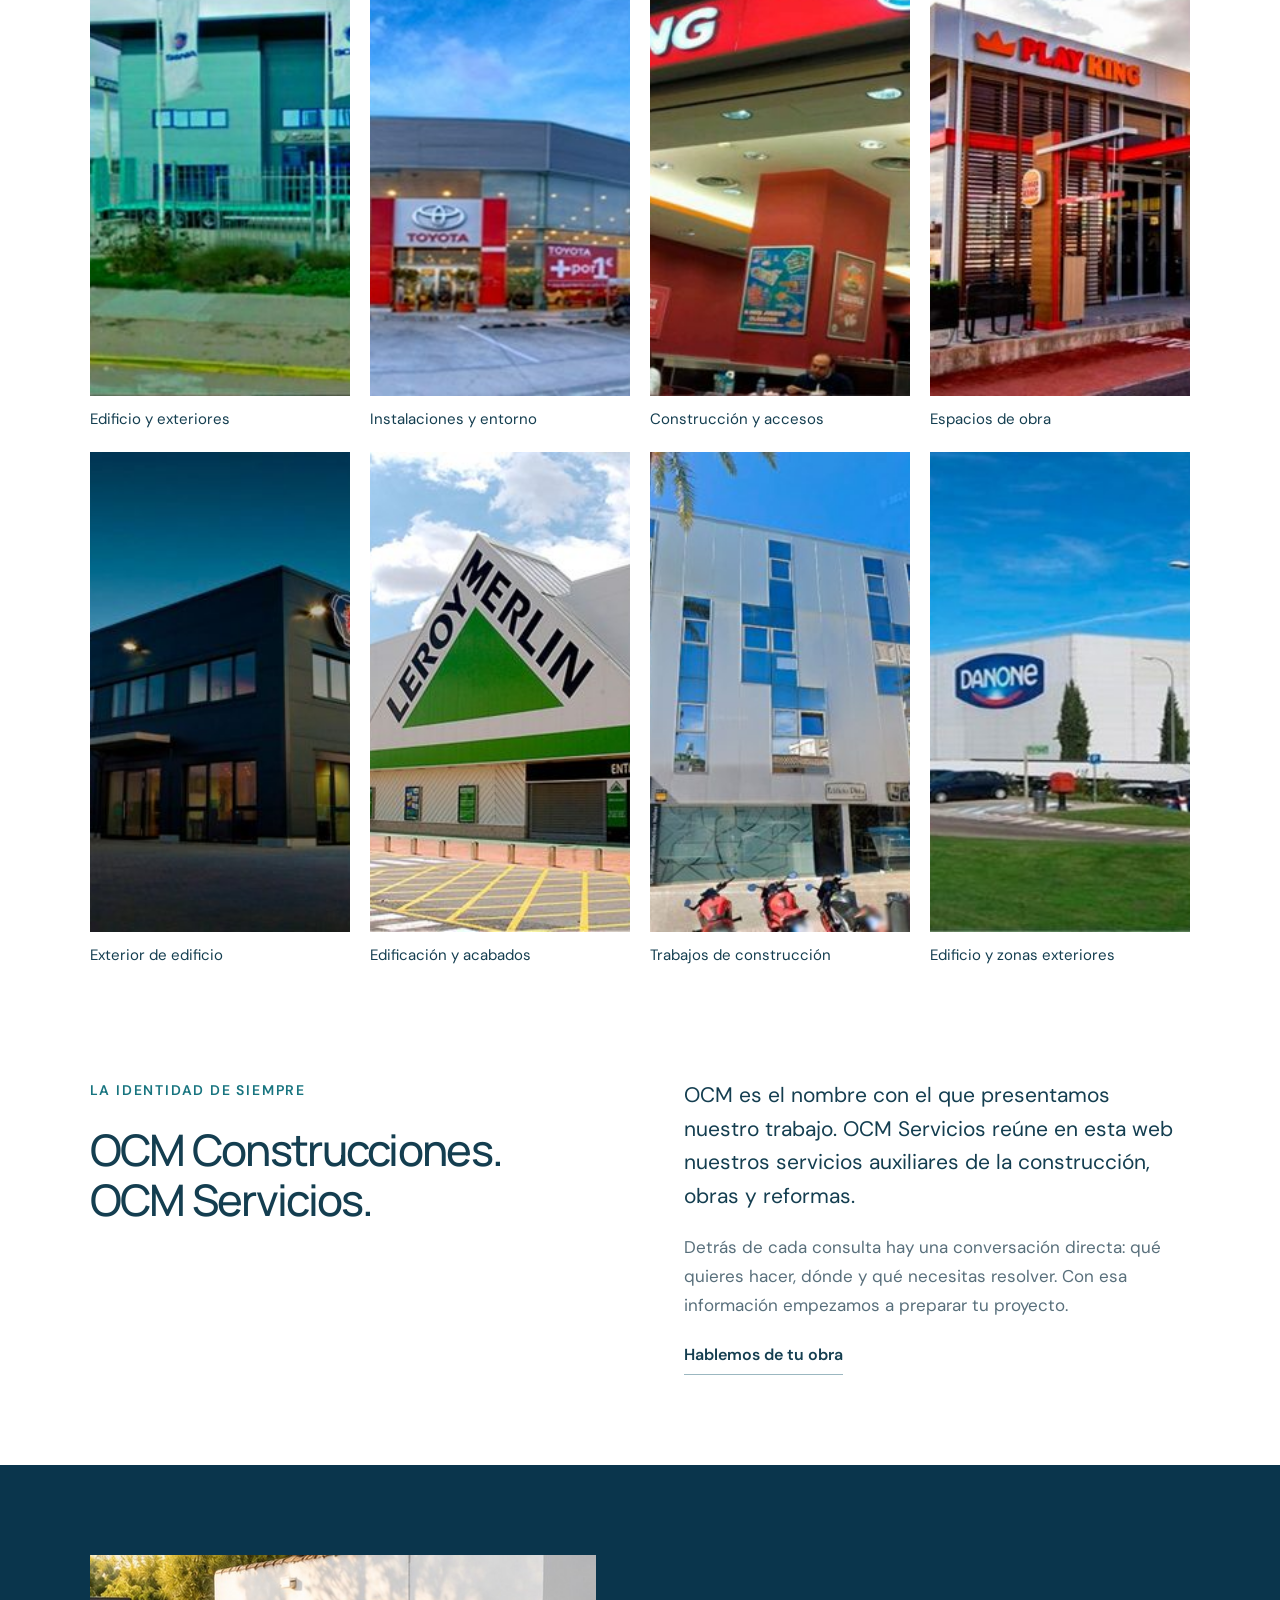
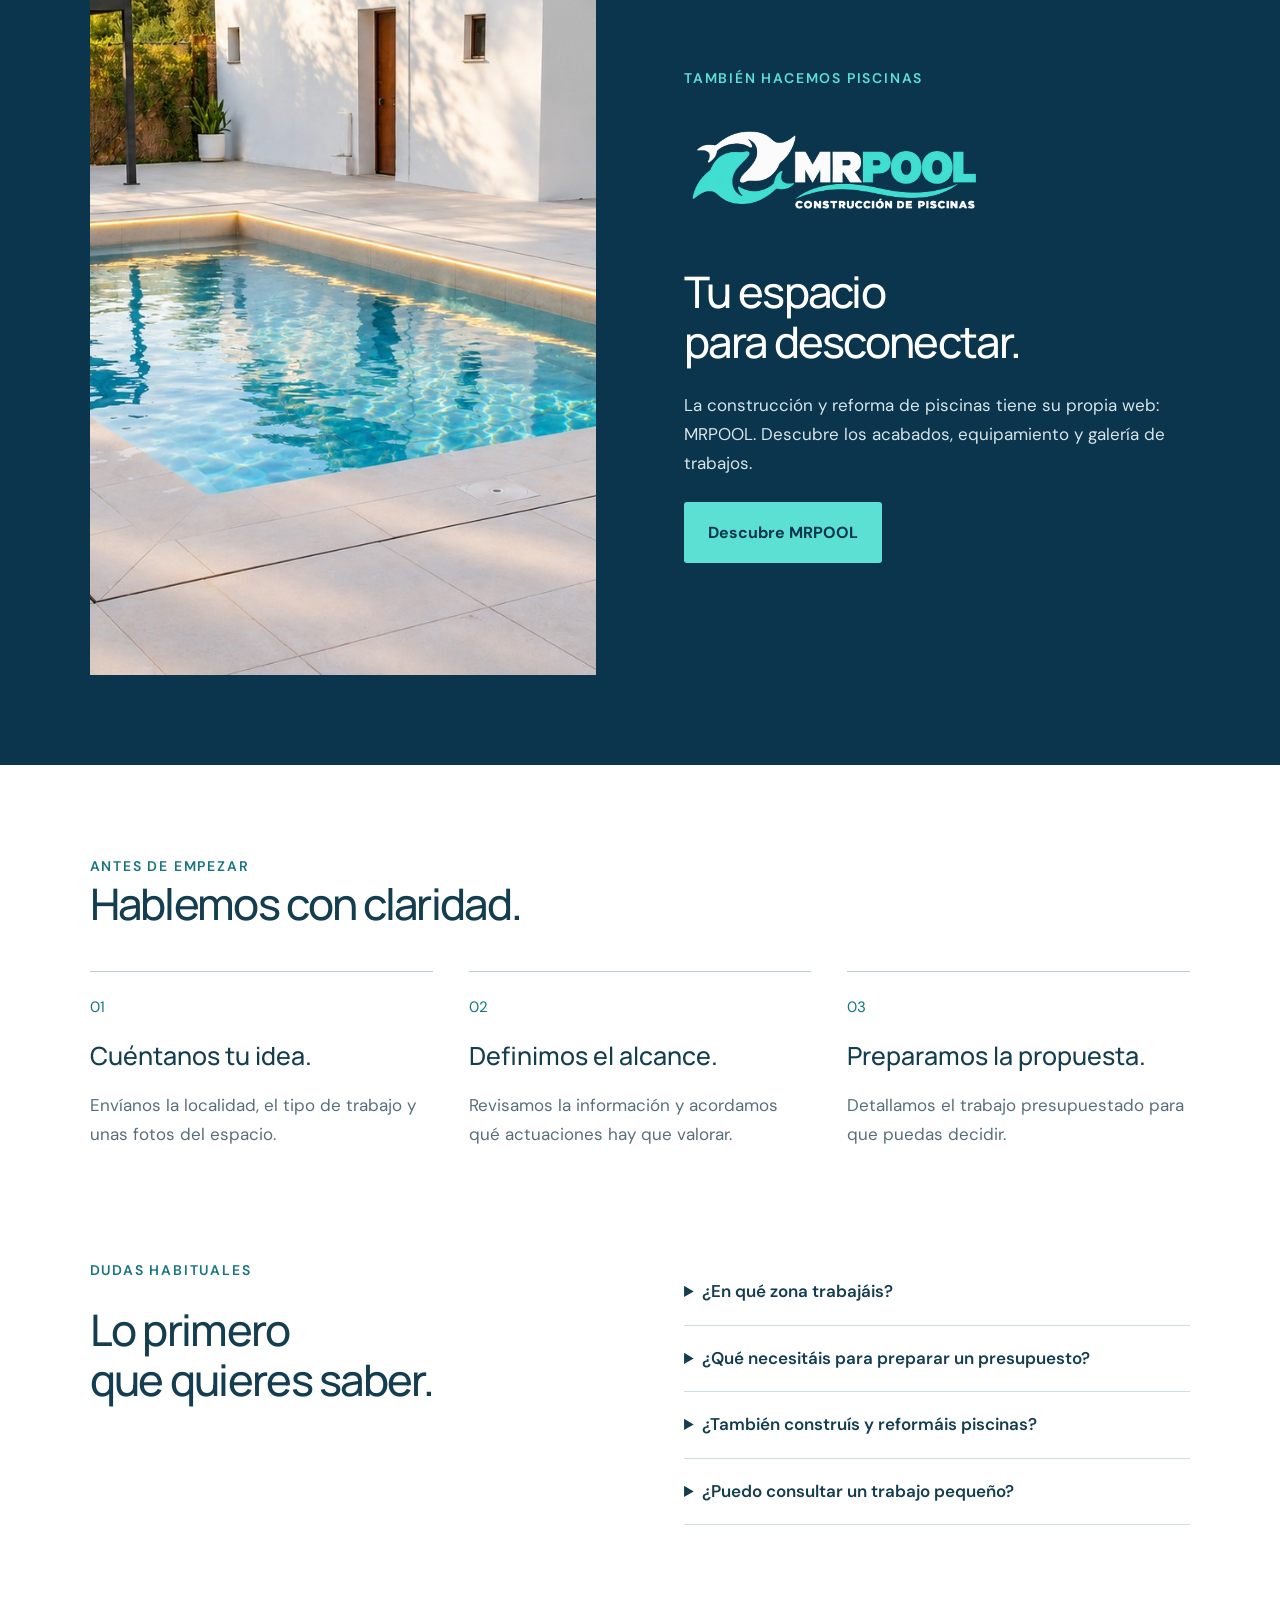
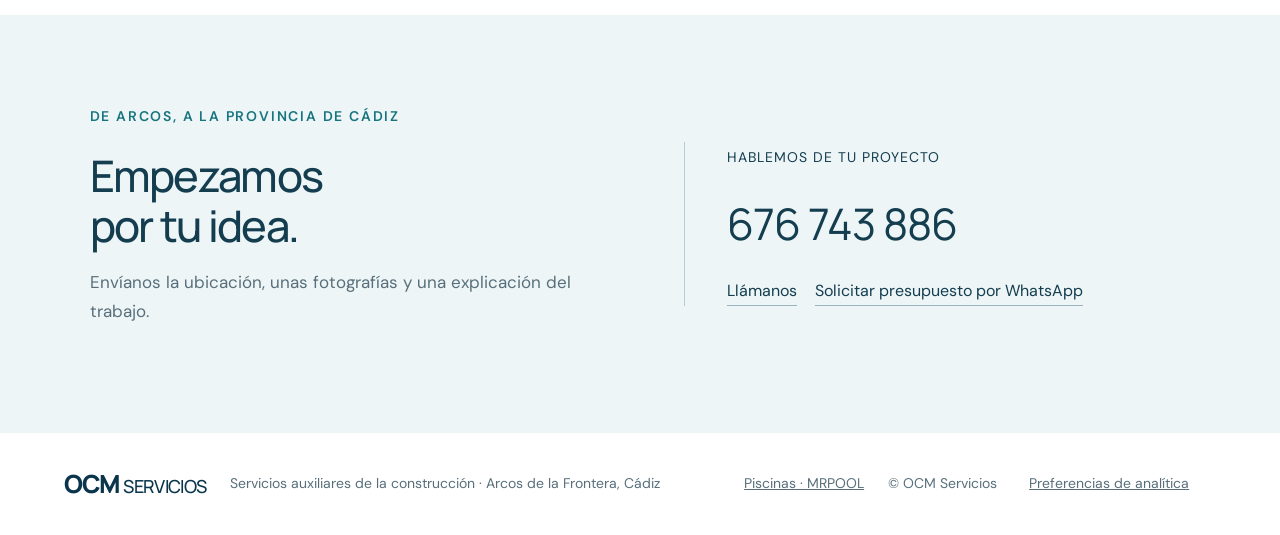
==== commit 3fe61c64: "Integrar logo MRPOOL blanco y turquesa sin recuadro" ====
--- a/index.html
+++ b/index.html
@@ -1,12 +1,12 @@
 <!doctype html>
-<html lang="es"><head><meta charset="utf-8"><meta name="viewport" content="width=device-width,initial-scale=1"><title>Construcción y reformas en Arcos y Cádiz | OCM Servicios</title><meta name="description" content="Reformas integrales, baños y cocinas en Arcos de la Frontera y Cádiz. Albañilería, alicatados, impermeabilización, pintura, fontanería y electricidad."><link rel="canonical" href="https://ocmservicios.com/"><link rel="icon" href="data:image/svg+xml,%3Csvg xmlns='http://www.w3.org/2000/svg' viewBox='0 0 40 40'%3E%3Crect width='40' height='40' rx='6' fill='%230a354c'/%3E%3Cpath d='M9 29V17l11-8 11 8v12h-8V19h-6v10Z' fill='%235ce0d4'/%3E%3C/svg%3E"><link rel="stylesheet" href="style.css?v=20261016-mrpool"><script src="site.js" defer></script><link rel="stylesheet" href="analytics.css?v=20261009"><script type="application/ld+json">{"@context":"https://schema.org","@graph":[{"@type":"Organization","@id":"https://ocmservicios.com/#organization","name":"OCM Servicios","alternateName":"OCM Construcciones","url":"https://ocmservicios.com/","telephone":"+34676743886","areaServed":["Arcos de la Frontera","Provincia de Cádiz"]},{"@type":"WebSite","name":"OCM Servicios","url":"https://ocmservicios.com/","inLanguage":"es","publisher":{"@id":"https://ocmservicios.com/#organization"}},{"@type":"Service","name":"Reformas integrales","description":"Revisamos el estado del espacio y definimos las actuaciones de albañilería, instalaciones y acabados. Concretamos contigo el alcance de la reforma para preparar un presupuesto detallado.","provider":{"@id":"https://ocmservicios.com/#organization"},"areaServed":["Arcos de la Frontera","Provincia de Cádiz"]},{"@type":"Service","name":"Baños y cocinas","description":"Renovamos baños y cocinas con trabajos de albañilería, solados, alicatados e instalaciones. Estudiamos la distribución y los acabados según el espacio y lo que necesitas.","provider":{"@id":"https://ocmservicios.com/#organization"},"areaServed":["Arcos de la Frontera","Provincia de Cádiz"]},{"@type":"Service","name":"Albañilería","description":"Realizamos trabajos de albañilería para obras y reformas: preparación de soportes, tabiquería y actuaciones en el espacio existente. Valoramos cada trabajo según el estado de la obra.","provider":{"@id":"https://ocmservicios.com/#organization"},"areaServed":["Arcos de la Frontera","Provincia de Cádiz"]},{"@type":"Service","name":"Solados y alicatados","description":"Colocamos pavimentos y revestimientos cerámicos en suelos y paredes. Revisamos el soporte y acordamos los materiales, el formato y la distribución antes de empezar.","provider":{"@id":"https://ocmservicios.com/#organization"},"areaServed":["Arcos de la Frontera","Provincia de Cádiz"]},{"@type":"Service","name":"Impermeabilización","description":"Estudiamos el origen de las filtraciones y el estado del soporte para valorar la impermeabilización. La solución depende de la zona afectada y del sistema adecuado para cada caso.","provider":{"@id":"https://ocmservicios.com/#organization"},"areaServed":["Arcos de la Frontera","Provincia de Cádiz"]},{"@type":"Service","name":"Pintura","description":"Preparamos superficies y realizamos trabajos de pintura en interiores y exteriores. Revisamos el estado de paredes y techos para concretar las reparaciones y el acabado.","provider":{"@id":"https://ocmservicios.com/#organization"},"areaServed":["Arcos de la Frontera","Provincia de Cádiz"]},{"@type":"Service","name":"Fontanería","description":"Realizamos trabajos de fontanería en obras y reformas, incluida la renovación de instalaciones de agua y desagües. Definimos las actuaciones necesarias según el estado y uso del espacio.","provider":{"@id":"https://ocmservicios.com/#organization"},"areaServed":["Arcos de la Frontera","Provincia de Cádiz"]},{"@type":"Service","name":"Electricidad","description":"Realizamos trabajos de electricidad en obras y reformas. Revisamos las necesidades de iluminación y los puntos de uso para concretar las actuaciones y el alcance del trabajo.","provider":{"@id":"https://ocmservicios.com/#organization"},"areaServed":["Arcos de la Frontera","Provincia de Cádiz"]}]}</script></head><body>
+<html lang="es"><head><meta charset="utf-8"><meta name="viewport" content="width=device-width,initial-scale=1"><title>Construcción y reformas en Arcos y Cádiz | OCM Servicios</title><meta name="description" content="Reformas integrales, baños y cocinas en Arcos de la Frontera y Cádiz. Albañilería, alicatados, impermeabilización, pintura, fontanería y electricidad."><link rel="canonical" href="https://ocmservicios.com/"><link rel="icon" href="data:image/svg+xml,%3Csvg xmlns='http://www.w3.org/2000/svg' viewBox='0 0 40 40'%3E%3Crect width='40' height='40' rx='6' fill='%230a354c'/%3E%3Cpath d='M9 29V17l11-8 11 8v12h-8V19h-6v10Z' fill='%235ce0d4'/%3E%3C/svg%3E"><link rel="stylesheet" href="style.css?v=20261016-sin-caja"><script src="site.js" defer></script><link rel="stylesheet" href="analytics.css?v=20261009"><script type="application/ld+json">{"@context":"https://schema.org","@graph":[{"@type":"Organization","@id":"https://ocmservicios.com/#organization","name":"OCM Servicios","alternateName":"OCM Construcciones","url":"https://ocmservicios.com/","telephone":"+34676743886","areaServed":["Arcos de la Frontera","Provincia de Cádiz"]},{"@type":"WebSite","name":"OCM Servicios","url":"https://ocmservicios.com/","inLanguage":"es","publisher":{"@id":"https://ocmservicios.com/#organization"}},{"@type":"Service","name":"Reformas integrales","description":"Revisamos el estado del espacio y definimos las actuaciones de albañilería, instalaciones y acabados. Concretamos contigo el alcance de la reforma para preparar un presupuesto detallado.","provider":{"@id":"https://ocmservicios.com/#organization"},"areaServed":["Arcos de la Frontera","Provincia de Cádiz"]},{"@type":"Service","name":"Baños y cocinas","description":"Renovamos baños y cocinas con trabajos de albañilería, solados, alicatados e instalaciones. Estudiamos la distribución y los acabados según el espacio y lo que necesitas.","provider":{"@id":"https://ocmservicios.com/#organization"},"areaServed":["Arcos de la Frontera","Provincia de Cádiz"]},{"@type":"Service","name":"Albañilería","description":"Realizamos trabajos de albañilería para obras y reformas: preparación de soportes, tabiquería y actuaciones en el espacio existente. Valoramos cada trabajo según el estado de la obra.","provider":{"@id":"https://ocmservicios.com/#organization"},"areaServed":["Arcos de la Frontera","Provincia de Cádiz"]},{"@type":"Service","name":"Solados y alicatados","description":"Colocamos pavimentos y revestimientos cerámicos en suelos y paredes. Revisamos el soporte y acordamos los materiales, el formato y la distribución antes de empezar.","provider":{"@id":"https://ocmservicios.com/#organization"},"areaServed":["Arcos de la Frontera","Provincia de Cádiz"]},{"@type":"Service","name":"Impermeabilización","description":"Estudiamos el origen de las filtraciones y el estado del soporte para valorar la impermeabilización. La solución depende de la zona afectada y del sistema adecuado para cada caso.","provider":{"@id":"https://ocmservicios.com/#organization"},"areaServed":["Arcos de la Frontera","Provincia de Cádiz"]},{"@type":"Service","name":"Pintura","description":"Preparamos superficies y realizamos trabajos de pintura en interiores y exteriores. Revisamos el estado de paredes y techos para concretar las reparaciones y el acabado.","provider":{"@id":"https://ocmservicios.com/#organization"},"areaServed":["Arcos de la Frontera","Provincia de Cádiz"]},{"@type":"Service","name":"Fontanería","description":"Realizamos trabajos de fontanería en obras y reformas, incluida la renovación de instalaciones de agua y desagües. Definimos las actuaciones necesarias según el estado y uso del espacio.","provider":{"@id":"https://ocmservicios.com/#organization"},"areaServed":["Arcos de la Frontera","Provincia de Cádiz"]},{"@type":"Service","name":"Electricidad","description":"Realizamos trabajos de electricidad en obras y reformas. Revisamos las necesidades de iluminación y los puntos de uso para concretar las actuaciones y el alcance del trabajo.","provider":{"@id":"https://ocmservicios.com/#organization"},"areaServed":["Arcos de la Frontera","Provincia de Cádiz"]}]}</script></head><body>
 <header class="header"><a class="brand" href="#inicio" aria-label="OCM Servicios, inicio"><strong>OCM<span> SERVICIOS</span></strong><small>SERVICIOS AUXILIARES DE LA CONSTRUCCIÓN</small></a><button class="menu-toggle" type="button" aria-expanded="false" aria-controls="nav">Menú</button><nav id="nav" aria-label="Navegación principal"><a href="#servicios">Servicios</a><a href="#trabajos">Trabajos</a><a href="#nosotros">OCM</a><a href="#contacto">Contacto</a></nav><a class="header-phone" href="tel:+34676743886">676 743 886</a></header>
 <main id="inicio"><section class="hero"><div class="hero-copy"><p class="eyebrow">ARCOS DE LA FRONTERA · CÁDIZ</p><h1>Construcción y reformas<br>en <em>Arcos y Cádiz.</em></h1><p class="intro">Reformas integrales, albañilería y renovación de baños y cocinas. Distintos oficios, un mismo compromiso con tu obra.</p><a class="button" href="https://wa.me/34676743886?text=Hola%20OCM%20Servicios%2C%20quiero%20consultar%20un%20proyecto." target="_blank" rel="noopener">Cuéntanos tu proyecto</a><p class="hero-note">OCM Construcciones, ahora también en la web.</p></div><div class="hero-photo"><img src="fotos/portada-planos-obra.png" alt="Ilustración conceptual: transición de un modelo arquitectónico 3D a una obra en construcción" width="1672" height="941" fetchpriority="high"><span>DEL PLANO A LA OBRA · IMAGEN CONCEPTUAL</span></div><div class="hero-bottom"><span>SERVICIOS AUXILIARES DE LA CONSTRUCCIÓN</span><a href="#servicios">Descubre lo que hacemos</a></div></section>
 <section class="intro-section section"><div><p class="eyebrow">OCM SERVICIOS</p><h2>Reformas en Arcos<br>de la Frontera.</h2></div><div class="prose"><p>Una reforma, una nueva construcción o un trabajo concreto. El primer paso es entender qué necesitas.</p><p>Trabajamos desde Arcos de la Frontera para proyectos en la provincia de Cádiz. Estudiamos el espacio, definimos el alcance y preparamos un presupuesto para tu obra.</p></div></section>
 <section class="services section" id="servicios"><div class="section-heading"><p class="eyebrow">QUÉ PODEMOS HACER POR TI</p><h2>Servicios de construcción y reformas</h2></div><div class="service-grid"><article id="servicio-1"><span class="index">01 / OCM SERVICIOS</span><h3>Reformas integrales</h3><p>Revisamos el estado del espacio y definimos las actuaciones de albañilería, instalaciones y acabados. Concretamos contigo el alcance de la reforma para preparar un presupuesto detallado.</p><a href="reformas-integrales.html">Ver reformas integrales</a><br><a href="https://wa.me/34676743886?text=Hola%20OCM%20Servicios%2C%20quiero%20solicitar%20presupuesto%20para%20reformas%20integrales.%20Localidad%3A%20" target="_blank" rel="noopener">Consultar reformas integrales</a></article><article id="servicio-2"><span class="index">02 / OCM SERVICIOS</span><h3>Baños y cocinas</h3><p>Renovamos baños y cocinas con trabajos de albañilería, solados, alicatados e instalaciones. Estudiamos la distribución y los acabados según el espacio y lo que necesitas.</p><a href="banos-y-cocinas.html">Ver baños y cocinas</a><br><a href="https://wa.me/34676743886?text=Hola%20OCM%20Servicios%2C%20quiero%20solicitar%20presupuesto%20para%20ba%C3%B1os%20y%20cocinas.%20Localidad%3A%20" target="_blank" rel="noopener">Consultar baños y cocinas</a></article><article id="servicio-3"><span class="index">03 / OCM SERVICIOS</span><h3>Albañilería</h3><p>Realizamos trabajos de albañilería para obras y reformas: preparación de soportes, tabiquería y actuaciones en el espacio existente. Valoramos cada trabajo según el estado de la obra.</p><a href="albanileria.html">Ver albañilería</a><br><a href="https://wa.me/34676743886?text=Hola%20OCM%20Servicios%2C%20quiero%20solicitar%20presupuesto%20para%20alba%C3%B1iler%C3%ADa.%20Localidad%3A%20" target="_blank" rel="noopener">Consultar albañilería</a></article><article id="servicio-4"><span class="index">04 / OCM SERVICIOS</span><h3>Solados y alicatados</h3><p>Colocamos pavimentos y revestimientos cerámicos en suelos y paredes. Revisamos el soporte y acordamos los materiales, el formato y la distribución antes de empezar.</p><a href="solados-y-alicatados.html">Ver solados y alicatados</a><br><a href="https://wa.me/34676743886?text=Hola%20OCM%20Servicios%2C%20quiero%20solicitar%20presupuesto%20para%20solados%20y%20alicatados.%20Localidad%3A%20" target="_blank" rel="noopener">Consultar solados y alicatados</a></article><article id="servicio-5"><span class="index">05 / OCM SERVICIOS</span><h3>Impermeabilización</h3><p>Estudiamos el origen de las filtraciones y el estado del soporte para valorar la impermeabilización. La solución depende de la zona afectada y del sistema adecuado para cada caso.</p><a href="impermeabilizacion.html">Ver impermeabilización</a><br><a href="https://wa.me/34676743886?text=Hola%20OCM%20Servicios%2C%20quiero%20solicitar%20presupuesto%20para%20impermeabilizaci%C3%B3n.%20Localidad%3A%20" target="_blank" rel="noopener">Consultar impermeabilización</a></article><article id="servicio-6"><span class="index">06 / OCM SERVICIOS</span><h3>Pintura</h3><p>Preparamos superficies y realizamos trabajos de pintura en interiores y exteriores. Revisamos el estado de paredes y techos para concretar las reparaciones y el acabado.</p><a href="pintura.html">Ver pintura</a><br><a href="https://wa.me/34676743886?text=Hola%20OCM%20Servicios%2C%20quiero%20solicitar%20presupuesto%20para%20pintura.%20Localidad%3A%20" target="_blank" rel="noopener">Consultar pintura</a></article><article id="servicio-7"><span class="index">07 / OCM SERVICIOS</span><h3>Fontanería</h3><p>Realizamos trabajos de fontanería en obras y reformas, incluida la renovación de instalaciones de agua y desagües. Definimos las actuaciones necesarias según el estado y uso del espacio.</p><a href="fontaneria.html">Ver fontanería</a><br><a href="https://wa.me/34676743886?text=Hola%20OCM%20Servicios%2C%20quiero%20solicitar%20presupuesto%20para%20fontaner%C3%ADa.%20Localidad%3A%20" target="_blank" rel="noopener">Consultar fontanería</a></article><article id="servicio-8"><span class="index">08 / OCM SERVICIOS</span><h3>Electricidad</h3><p>Realizamos trabajos de electricidad en obras y reformas. Revisamos las necesidades de iluminación y los puntos de uso para concretar las actuaciones y el alcance del trabajo.</p><a href="electricidad.html">Ver electricidad</a><br><a href="https://wa.me/34676743886?text=Hola%20OCM%20Servicios%2C%20quiero%20solicitar%20presupuesto%20para%20electricidad.%20Localidad%3A%20" target="_blank" rel="noopener">Consultar electricidad</a></article></div></section>
 <section class="portfolio section" id="trabajos"><div class="section-heading"><p class="eyebrow">CONSTRUCCIÓN Y EXTERIORES</p><h2>La obra, en imágenes.</h2><p>Una selección de nuestra galería. Pulsa una fotografía para verla con más detalle.</p></div><div class="gallery" id="gallery"></div></section>
 <section class="about section" id="nosotros"><div><p class="eyebrow">LA IDENTIDAD DE SIEMPRE</p><h2>OCM Construcciones.<br>OCM Servicios.</h2></div><div class="prose"><p>OCM es el nombre con el que presentamos nuestro trabajo. OCM Servicios reúne en esta web nuestros servicios auxiliares de la construcción, obras y reformas.</p><p>Detrás de cada consulta hay una conversación directa: qué quieres hacer, dónde y qué necesitas resolver. Con esa información empezamos a preparar tu proyecto.</p><a class="text-link" href="tel:+34676743886">Hablemos de tu obra</a></div></section>
-<section class="pool section" id="piscinas"><div class="pool-photo"><img src="fotos/piscina.jpg" alt="Piscina y terraza en la web de MRPOOL" width="1280" height="720"></div><div><p class="eyebrow">TAMBIÉN HACEMOS PISCINAS</p><a class="pool-brand" href="https://www.mrpool.es/" target="_blank" rel="noopener" aria-label="Visitar MRPOOL"><img src="logo-mrpool-petroleo.png" alt="MRPOOL — Construcción de piscinas" width="1984" height="768" loading="lazy"></a><h2>Tu espacio<br>para desconectar.</h2><p>La construcción y reforma de piscinas tiene su propia web: MRPOOL. Descubre los acabados, equipamiento y galería de trabajos.</p><a class="button" href="https://www.mrpool.es/" target="_blank" rel="noopener">Descubre MRPOOL</a></div></section>
+<section class="pool section" id="piscinas"><div class="pool-photo"><img src="fotos/piscina.jpg" alt="Piscina y terraza en la web de MRPOOL" width="1280" height="720"></div><div><p class="eyebrow">TAMBIÉN HACEMOS PISCINAS</p><a class="pool-brand" href="https://www.mrpool.es/" target="_blank" rel="noopener" aria-label="Visitar MRPOOL"><img src="logo-mrpool-blanco-turquesa.png" alt="MRPOOL — Construcción de piscinas" width="1984" height="768" loading="lazy"></a><h2>Tu espacio<br>para desconectar.</h2><p>La construcción y reforma de piscinas tiene su propia web: MRPOOL. Descubre los acabados, equipamiento y galería de trabajos.</p><a class="button" href="https://www.mrpool.es/" target="_blank" rel="noopener">Descubre MRPOOL</a></div></section>
 <section class="process section"><div class="section-heading"><p class="eyebrow">ANTES DE EMPEZAR</p><h2>Hablemos con claridad.</h2></div><ol><li><span>01</span><h3>Cuéntanos tu idea.</h3><p>Envíanos la localidad, el tipo de trabajo y unas fotos del espacio.</p></li><li><span>02</span><h3>Definimos el alcance.</h3><p>Revisamos la información y acordamos qué actuaciones hay que valorar.</p></li><li><span>03</span><h3>Preparamos la propuesta.</h3><p>Detallamos el trabajo presupuestado para que puedas decidir.</p></li></ol></section>
 <section class="faq section"><div><p class="eyebrow">DUDAS HABITUALES</p><h2>Lo primero<br>que quieres saber.</h2></div><div><details><summary>¿En qué zona trabajáis?</summary><p>Partimos de Arcos de la Frontera y atendemos consultas para trabajos en la provincia de Cádiz. Dinos la ubicación para valorar tu proyecto.</p></details><details><summary>¿Qué necesitáis para preparar un presupuesto?</summary><p>La localidad, una explicación del trabajo, fotografías y medidas aproximadas si las tienes. A partir de ahí concretaremos la información necesaria.</p></details><details><summary>¿También construís y reformáis piscinas?</summary><p>Sí. Puedes conocer nuestra actividad de piscinas en <a href="https://www.mrpool.es/">MRPOOL · mrpool.es</a>.</p></details><details><summary>¿Puedo consultar un trabajo pequeño?</summary><p>Cuéntanos lo que necesitas. Valoramos cada consulta según el alcance y la disponibilidad.</p></details></div></section>
 <section class="contact section" id="contacto"><div><p class="eyebrow">DE ARCOS, A LA PROVINCIA DE CÁDIZ</p><h2>Empezamos<br>por tu idea.</h2><p>Envíanos la ubicación, unas fotografías y una explicación del trabajo.</p></div><div class="contact-box"><span>HABLEMOS DE TU PROYECTO</span><a class="phone" href="tel:+34676743886">676 743 886</a><div class="contact-actions"><a href="tel:+34676743886">Llámanos</a><a href="https://wa.me/34676743886?text=Hola%20OCM%20Servicios%2C%20quiero%20solicitar%20un%20presupuesto.%20Localidad%3A%20%20Trabajo%3A" target="_blank" rel="noopener">Solicitar presupuesto por WhatsApp</a></div></div></section></main>
--- a/style.css
+++ b/style.css
@@ -7,3 +7,6 @@
 
 /* Marca de piscinas MRPOOL */
 .pool-brand{display:inline-block;background:#fff;padding:14px 20px;border-radius:3px;margin:0 0 25px;max-width:100%}.pool-brand img{display:block;width:260px;max-width:100%;height:auto}@media(max-width:760px){.pool-brand img{width:230px}.pool-brand{padding:12px 16px}}
+
+/* MRPOOL sobre fondo oscuro */
+.pool-brand{background:transparent;padding:0;border-radius:0}.pool-brand img{width:300px}@media(max-width:760px){.pool-brand img{width:260px}}
